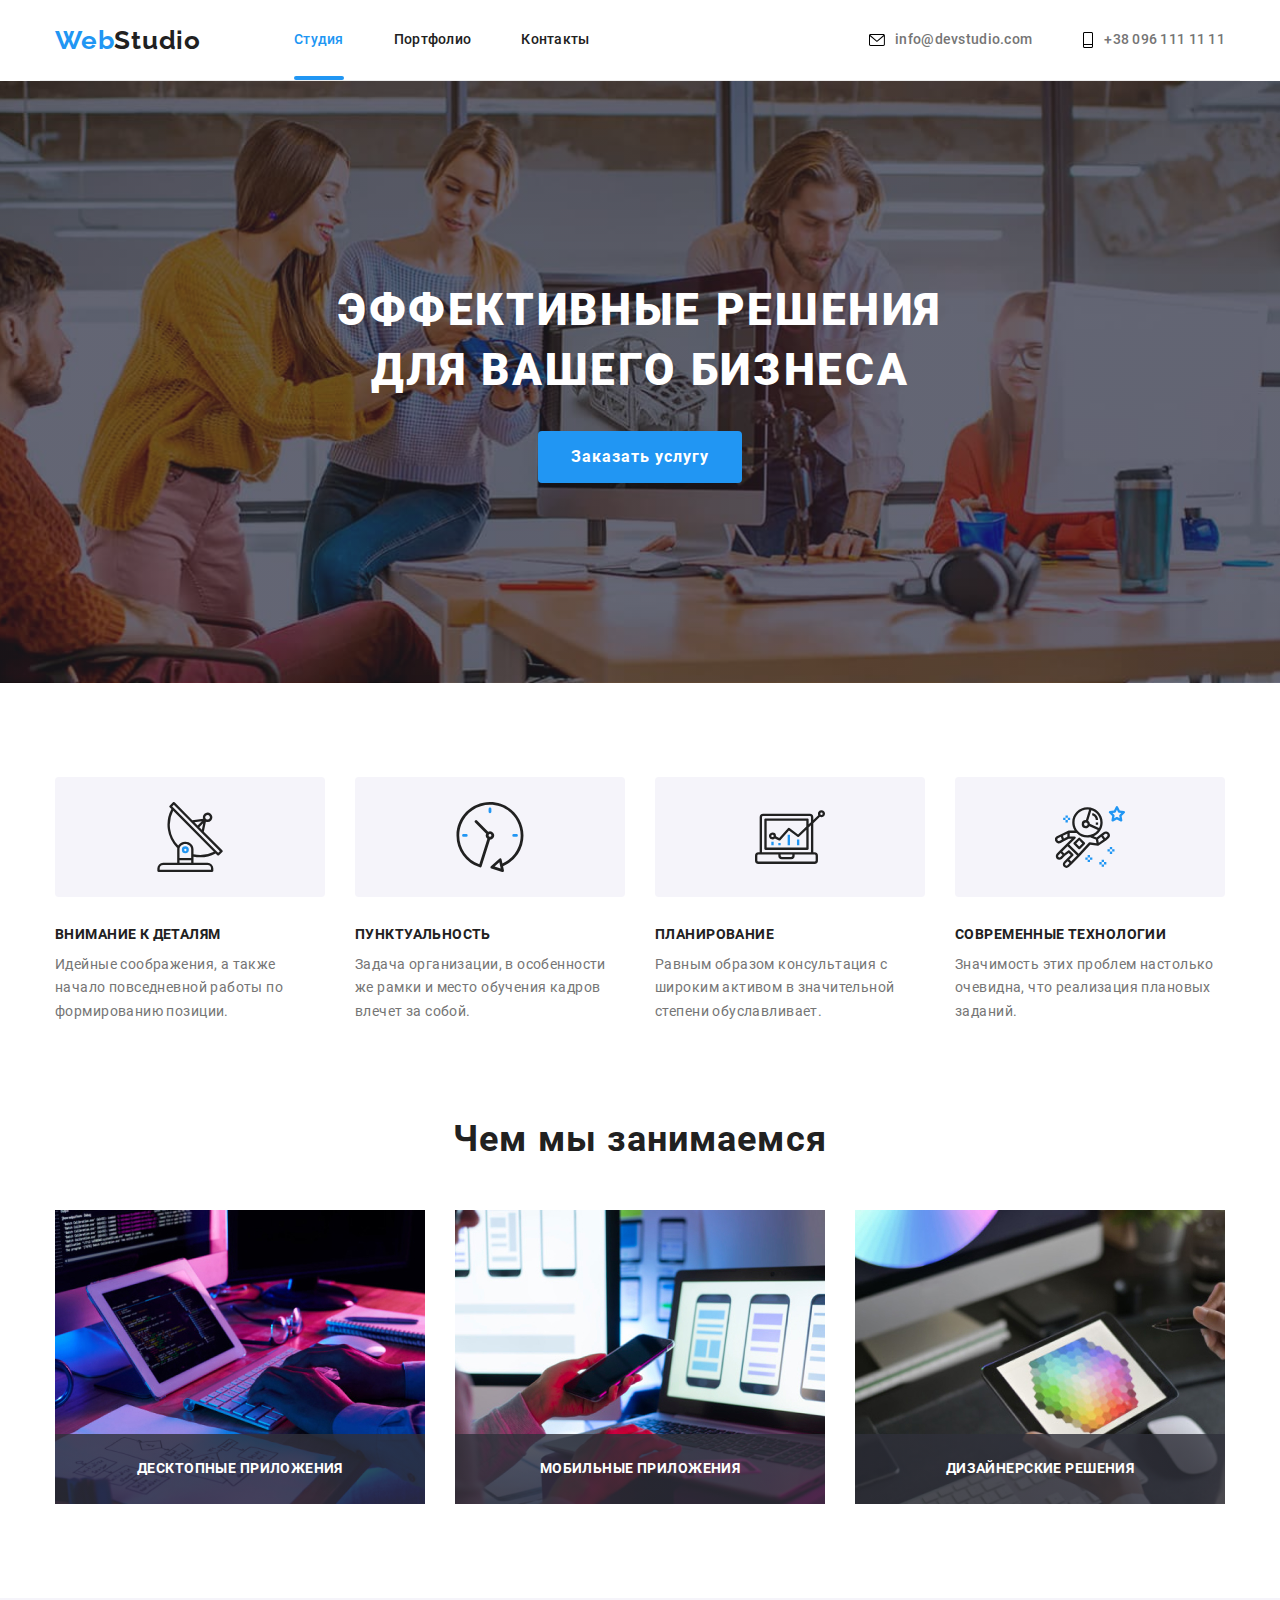
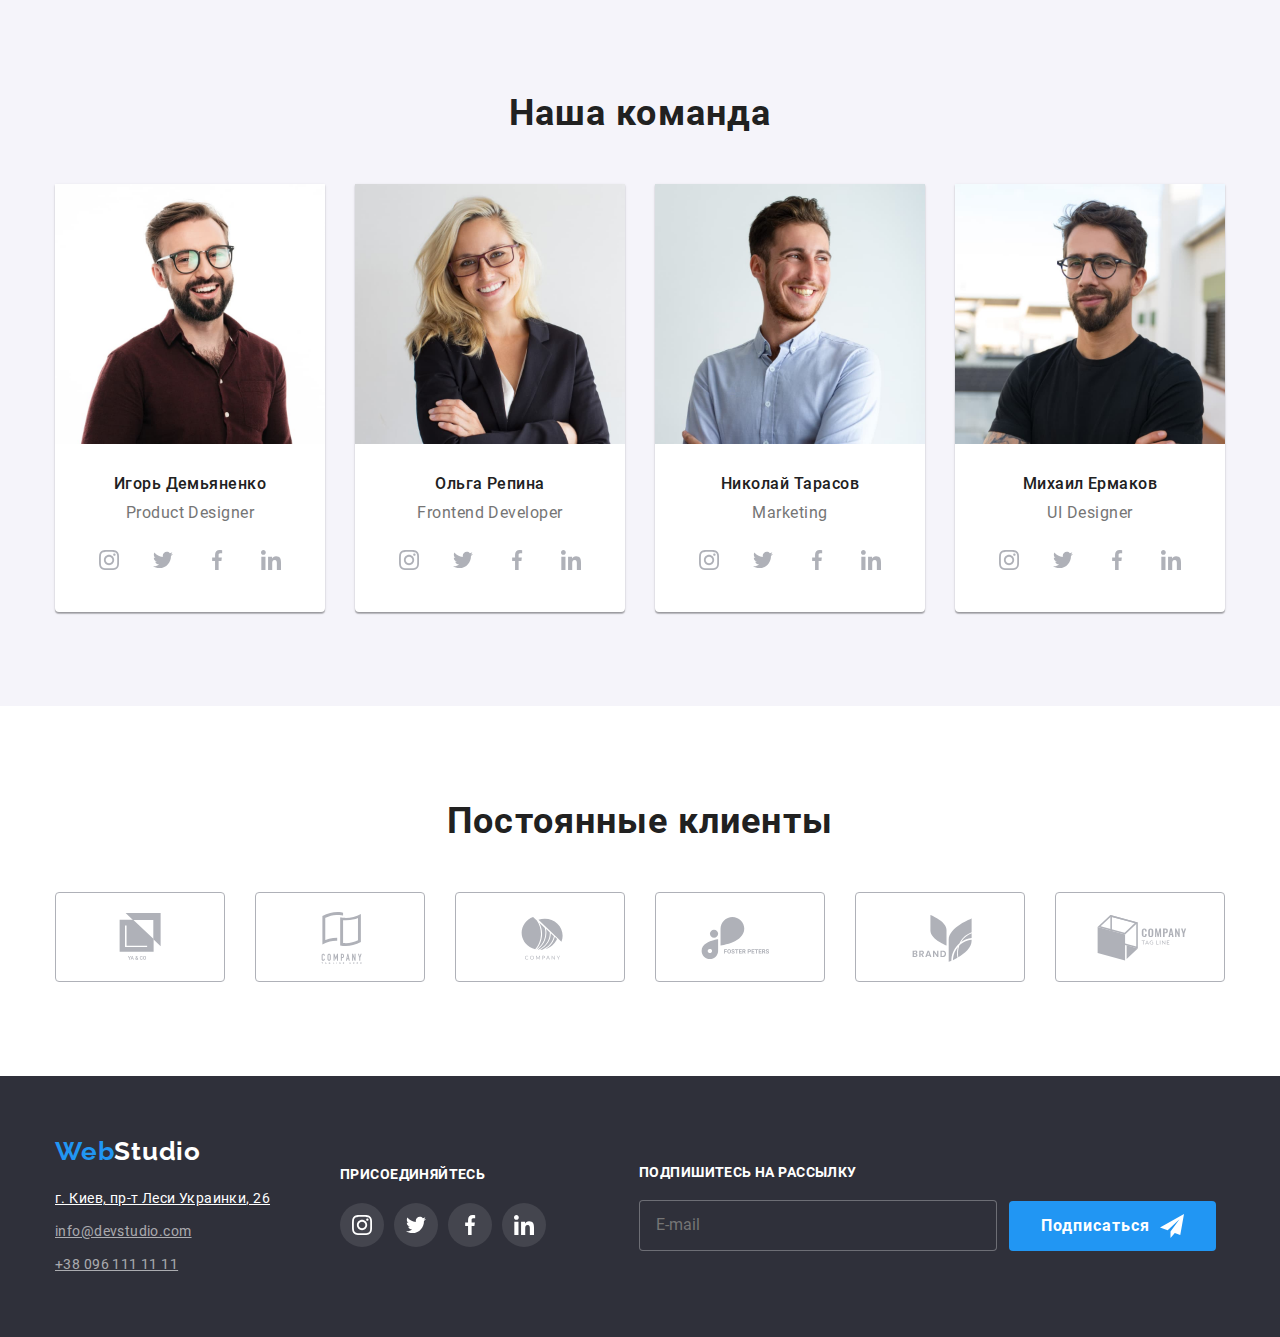
==== index.html @ f809f6cb "Files & folders added" ====
<!DOCTYPE html>
<html lang="ru">
  <head>
    <meta charset="UTF-8" />
    <meta name="viewport" content="width=device-width, initial-scale=1.0" />
    <title>WebStudio</title>
    <link href="https://fonts.googleapis.com/css2?family=Raleway:wght@700&display=swap" rel="stylesheet">
    <link rel="stylesheet" href="https://cdnjs.cloudflare.com/ajax/libs/modern-normalize/1.0.0/modern-normalize.min.css">
    <link rel="stylesheet" href="./css/main.min.css">
  </head>
  <body>
    <!-- Header -->
    <header class="page-header">
      <div class="container navigation">
        <nav class="nav-container">
          <a href="" class="logo">Web<span class="logo-header">Studio</span></a>
          <ul class="site-nav">
            <li><a href="" class="link current">Студия</a></li>
            <li><a href="./portfolio.html">Портфолио</a></li>
            <li><a href="">Контакты</a></li>
          </ul>
        </nav>
        <ul class="auth-nav">
          <li><a class="nav-link" href="mailto:info@devstudio.com"><svg class="nav-icon" width="16" height="12">
            <use href="./images/studio/sprite.svg#icon-envelope"></use>
          </svg>info@devstudio.com</a></li>
          <li><a class="nav-link" href="tel:+380961111111"><svg class="nav-icon" width="12" height="16">
            <use href="./images/studio/sprite.svg#icon-smartphone"></use>
          </svg>+38 096 111 11 11</a></li>
        </ul>
      </div>
    </header>

    <main>
      <!-- Hero -->
      
      <section class="Hero">
        <div class="hero-overlay">
          <div class="container hero-container">
            <h1 class="hero-title">Эффективные решения для вашего бизнеса</h1>
            <button data-modal-open type="button" class="hero-button">Заказать услугу</button>
          </div>
        </div>
      </section>
      
      <!-- Features -->
      <section class="features">
        <!-- h2 hidden -->
        <div class="container">
          <h2 hidden>Особенности</h2>
          <ul class="features-list">
            <li class="features-list-item">
              <h3>Внимание к деталям</h3>
              <p>
                Идейные соображения, а также начало повседневной работы по
                формированию позиции.
              </p>
            </li>
            <li class="features-list-item">
              <h3>Пунктуальность</h3>
              <p>
                Задача организации, в особенности же рамки и место обучения кадров
                влечет за собой.
              </p>
            </li>
            <li class="features-list-item">
              <h3>Планирование</h3>
              <p>
                Равным образом консультация с широким активом в значительной
                степени обуславливает.
              </p>
            </li>
            <li class="features-list-item">
              <h3>Современные технологии</h3>
              <p>
                Значимость этих проблем настолько очевидна, что реализация
                плановых заданий.
              </p>
            </li>
          </ul>
        </div>
      </section>
      <!-- What we do -->
      <section class="what-we-do">
        <div class="container">
          <h2 class="title-h2">Чем мы занимаемся</h2>
          <ul class="what-we-do-list">
            <li>
              <img src="./images/studio/box_1.jpg" alt="Box 1" width="370" />
              <p>Десктопные приложения</p>
            </li>
            <li>
              <img src="./images/studio/box_2.jpg" alt="Box 2" width="370" />
              <p>Мобильные приложения</p>
            </li>
            <li>
              <img src="./images/studio/box_3.jpg" alt="Box 3" width="370" />
              <p>Дизайнерские решения</p>
            </li>            
          </ul>
        </div>
      </section>
      <!-- Our Team -->
      <section class="our-team">
        <div class="container">
          <h2 class="title-h2">Наша команда</h2>
          <ul class="our-team-list">
            <li class="our-team-item">
              <img class="our-team-img"
                src="./images/studio/yhor_demianenko.jpg"
                alt="Игорь Демьяненко"
                width="270"
              />
              <h3>Игорь Демьяненко</h3>
              <p>Product Designer</p>
              <ul class="team-socials-list">
                <li class="team-socials-item"><a class="team-sosials-link" href="https://www.instagram.com/" target="_blank"
                    rel="noreferrer noopener" aria-label="instagram"><svg class="team-sosials-icon">
                      <use href="./images/studio/sprite.svg#icon-instagram"></use>
                    </svg></a></li>
                <li class="team-socials-item"><a class="team-sosials-link" href="https://www.twitter.com/" target="_blank"
                    rel="noreferrer noopener" aria-label="twitter"><svg class="team-sosials-icon">
                      <use href="./images/studio/sprite.svg#icon-twitter"></use>
                    </svg></a></li>
                <li class="team-socials-item"><a class="team-sosials-link" href="https://www.facebook.com/" target="_blank"
                    rel="noreferrer noopener" aria-label="facebook"><svg class="team-sosials-icon">
                      <use href="./images/studio/sprite.svg#icon-facebook"></use>
                    </svg></a></li>
                <li class="team-socials-item"><a class="team-sosials-link" href="https://www.linkedin.com/" target="_blank"
                    rel="noreferrer noopener" aria-label="linkedin"><svg class="team-sosials-icon">
                      <use href="./images/studio/sprite.svg#icon-linkedin"></use>
                    </svg></a></li>
              </ul>
            </li>
            <li class="our-team-item">
              <img class="our-team-img"
                src="./images/studio/olha_repyna.jpg"
                alt="Ольга Репина"
                width="270"
              />
              <h3>Ольга Репина</h3>
              <p>Frontend Developer</p>
              <ul class="team-socials-list">
                <li class="team-socials-item"><a class="team-sosials-link" href="https://www.instagram.com/" target="_blank"
                    rel="noreferrer noopener" aria-label="instagram"><svg class="team-sosials-icon">
                      <use href="./images/studio/sprite.svg#icon-instagram"></use>
                    </svg></a></li>
                <li class="team-socials-item"><a class="team-sosials-link" href="https://www.twitter.com/" target="_blank"
                    rel="noreferrer noopener" aria-label="twitter"><svg class="team-sosials-icon">
                      <use href="./images/studio/sprite.svg#icon-twitter"></use>
                    </svg></a></li>
                <li class="team-socials-item"><a class="team-sosials-link" href="https://www.facebook.com/" target="_blank"
                    rel="noreferrer noopener" aria-label="facebook"><svg class="team-sosials-icon">
                      <use href="./images/studio/sprite.svg#icon-facebook"></use>
                    </svg></a></li>
                <li class="team-socials-item"><a class="team-sosials-link" href="https://www.linkedin.com/" target="_blank"
                    rel="noreferrer noopener" aria-label="linkedin"><svg class="team-sosials-icon">
                      <use href="./images/studio/sprite.svg#icon-linkedin"></use>
                    </svg></a></li>
              </ul>
            </li>
            <li class="our-team-item">
              <img class="our-team-img"
                src="./images/studio/nykolai_tarasov.jpg"
                alt="Николай Тарасов"
                width="270"
              />
              <h3>Николай Тарасов</h3>
              <p>Marketing</p>
              <ul class="team-socials-list">
                <li class="team-socials-item"><a class="team-sosials-link" href="https://www.instagram.com/" target="_blank"
                    rel="noreferrer noopener" aria-label="instagram"><svg class="team-sosials-icon">
                      <use href="./images/studio/sprite.svg#icon-instagram"></use>
                    </svg></a></li>
                <li class="team-socials-item"><a class="team-sosials-link" href="https://www.twitter.com/" target="_blank"
                    rel="noreferrer noopener" aria-label="twitter"><svg class="team-sosials-icon">
                      <use href="./images/studio/sprite.svg#icon-twitter"></use>
                    </svg></a></li>
                <li class="team-socials-item"><a class="team-sosials-link" href="https://www.facebook.com/" target="_blank"
                    rel="noreferrer noopener" aria-label="facebook"><svg class="team-sosials-icon">
                      <use href="./images/studio/sprite.svg#icon-facebook"></use>
                    </svg></a></li>
                <li class="team-socials-item"><a class="team-sosials-link" href="https://www.linkedin.com/" target="_blank"
                    rel="noreferrer noopener" aria-label="linkedin"><svg class="team-sosials-icon">
                      <use href="./images/studio/sprite.svg#icon-linkedin"></use>
                    </svg></a></li>
              </ul>
            </li>
            <li class="our-team-item">
              <img class="our-team-img"
                src="./images/studio/mykhayl_ermakov.jpg"
                alt="Михаил Ермаков"
                width="270"
              />
              <h3>Михаил Ермаков</h3>
              <p>UI Designer</p>
              <ul class="team-socials-list">
                <li class="team-socials-item"><a class="team-sosials-link" href="https://www.instagram.com/" target="_blank" rel="noreferrer noopener" aria-label="instagram"><svg class="team-sosials-icon"> <use href="./images/studio/sprite.svg#icon-instagram"></use> </svg></a></li>
                <li class="team-socials-item"><a class="team-sosials-link" href="https://www.twitter.com/" target="_blank" rel="noreferrer noopener" aria-label="twitter"><svg class="team-sosials-icon"> <use href="./images/studio/sprite.svg#icon-twitter"></use> </svg></a></li>
                <li class="team-socials-item"><a class="team-sosials-link" href="https://www.facebook.com/" target="_blank" rel="noreferrer noopener" aria-label="facebook"><svg class="team-sosials-icon"> <use href="./images/studio/sprite.svg#icon-facebook"></use> </svg></a></li>
                <li class="team-socials-item"><a class="team-sosials-link" href="https://www.linkedin.com/" target="_blank" rel="noreferrer noopener" aria-label="linkedin"><svg class="team-sosials-icon"> <use href="./images/studio/sprite.svg#icon-linkedin"></use> </svg></a></li>
              </ul>
            </li>
          </ul>
        </div>
      </section>

      <!-- Regular customers -->
      <section class="customers">
        <div class="container">
          <h2 class="title-h2">Постоянные клиенты</h2>
          <ul class="customers-list">
            <li class="customers-list-item">
              <a class="customers-list-link" href=""> 
                <svg class="customers-list-icon"> 
                  <use href="./images/studio/sprite.svg#icon-Client-1"></use> 
                </svg> 
              </a>
            </li>
            <li class="customers-list-item"><a class="customers-list-link" href=""> <svg class="customers-list-icon"> <use href="./images/studio/sprite.svg#icon-Client-2"></use> </svg> </a></li>
            <li class="customers-list-item"><a class="customers-list-link" href=""> <svg class="customers-list-icon"> <use href="./images/studio/sprite.svg#icon-Client-3"></use> </svg> </a></li>
            <li class="customers-list-item"><a class="customers-list-link" href=""> <svg class="customers-list-icon"> <use href="./images/studio/sprite.svg#icon-Client-4"></use> </svg> </a></li>
            <li class="customers-list-item"><a class="customers-list-link" href=""> <svg class="customers-list-icon"> <use href="./images/studio/sprite.svg#icon-Client-5"></use> </svg> </a></li>
            <li class="customers-list-item"><a class="customers-list-link" href=""> <svg class="customers-list-icon"> <use href="./images/studio/sprite.svg#icon-Client-6"></use> </svg> </a></li>
          </ul>
        </div>
      </section>
    </main>
    <!-- Footer -->
    <footer class="footer">
      <div class="container footer-container">
        <section class="footer-adress">
          <h3 hidden>Наши Контакты</h3>
          <a href="./index.html" class="logo-footer">Web<span class="logo-footer-part">Studio</span></a>
            <address>
              <a href="https://goo.gl/maps/EsFHMrBiEFBvNgybA" target="_blank" rel="noreferrer noopener" class="address">г. Киев,
              пр-т Леси Украинки, 26</a>
              <ul class="contacts">
                <li><a href="mailto:info@devstudio.com">info@devstudio.com</a></li>
                <li><a href="tel:+380961111111">+38 096 111 11 11</a></li>
            </ul>
            </address>
        </section>
        <section class="footer-sosials">
          <h3>присоединяйтесь</h3>
          <ul class="footer-sosials-list">
            <li class="footer-sosials-item">
              <a class="footer-sosials-link" href="https://www.instagram.com/" target="_blank" rel="noreferrer noopener" aria-label="instagram"> 
                <svg class="footer-sosials-icon" width="20" height="20"> 
                  <use href="./images/studio/sprite.svg#icon-instagram"></use> 
                </svg> 
              </a>
            </li>
            <li class="footer-sosials-item">
              <a class="footer-sosials-link" href="https://www.twitter.com/" target="_blank" rel="noreferrer noopener" aria-label="twitter"> 
                <svg class="footer-sosials-icon" width="20" height="20"> 
                  <use href="./images/studio/sprite.svg#icon-twitter"></use> 
                </svg> 
              </a>
            </li>
            <li class="footer-sosials-item">
              <a class="footer-sosials-link" href="https://www.facebook.com/" target="_blank" rel="noreferrer noopener" aria-label="facebook"> 
                <svg class="footer-sosials-icon" width="20" height="20"> 
                  <use href="./images/studio/sprite.svg#icon-facebook"></use> 
                </svg> 
              </a>
            </li>
            <li class="footer-sosials-item">
              <a class="footer-sosials-link" href="https://www.linkedin.com/" target="_blank" rel="noreferrer noopener" aria-label="linkedin"> 
                <svg class="footer-sosials-icon" width="20" height="20"> 
                  <use href="./images/studio/sprite.svg#icon-linkedin"></use> 
                </svg> 
              </a>
            </li>
          </ul>
        </section>
        
        <section class="subscribe-section">

          <h2 hidden>Подписаться</h2>          
          <p class="subscribe">Подпишитесь на рассылку</p>
          
          <form class="footer-form">
            <input class="footer-input" type="email" name="user-email" id="sign-in-email" placeholder="E-mail">
            <button class="footer-btn" type="submit">Подписаться
              <svg  class="footer-btn-icon" width="24" height="24">
                <use href="./images/studio/sprite.svg#send-icon"></use>
              </svg>
            </button>
          </form>
        </section>
        
      </div>
    </footer>

    <div class="backdrop is-hidden" data-modal>
      <div class="modal">
        <button class="modal-close-btn" data-modal-close>
          <svg class="cross-btn" width="11" height="11">
            <use href="./images/studio/sprite.svg#cross-icon"></use>
          </svg>
        </button>
        <p>Оставьте свои данные, мы вам перезвоним</p>
        <form class="modal-form">
          <div class="modal-form-item">
            <label class="modal-input-label" for="name">Имя</label>
            <div class="modal-input-container">
              <input class="modal-input" type="text" name="user-data" id="name" />
              <svg class="modal-input-icon" width="12" height="12">
                <use href="./images/studio/sprite.svg#name-icon"></use>
              </svg>
            </div>
          </div>

          <div class="modal-form-item">
            <label class="modal-input-label" for="tel">Телефон</label>
            <div class="modal-input-container">
              <input class="modal-input" type="tel" name="user-data" id="tel" />
              <svg class="modal-input-icon" width="12" height="12">
                <use href="./images/studio/sprite.svg#phone-icon"></use>
              </svg>
            </div>
          </div>

          <div class="modal-form-item">
            <label class="modal-input-label" for="mail">Почта</label>
            <div class="modal-input-container">
              <input class="modal-input" type="email" name="user-data" id="mail" />
              <svg class="modal-input-icon" width="12" height="12">
                <use href="./images/studio/sprite.svg#envelope-icon"></use>
              </svg>
            </div>
          </div>
          
          <div class="modal-form-item"> 
            <label class="modal-input-label" for="modal-textarea">Комментарий</label>
            <textarea class="modal-textarea" name="text" id="modal-textarea"  placeholder="Введите текст"></textarea>
          </div>

          <label class="modal-checkbox">
            <input class="modal-checkbox-input" type="checkbox" name="policy">
            <span class="modal-checkbox-icon"></span>
            Соглашаюсь с рассылкой и принимаю<a href="">Условия договора</a>
          </label>

          <button class="modal-submit-btn" type="submit">Отправить</button>
        </form>

      </div>
    </div>
    <script src="./js/modal.js"></script>
  </body>
</html>
---- css/main.min.css ----
@font-face{font-family:'Roboto';font-style:normal;font-weight:400;src:url("../fonts/roboto/roboto-v20-latin_cyrillic-regular.eot");src:local("Roboto"),local("Roboto-Regular"),url("../fonts/roboto/roboto-v20-latin_cyrillic-regular.eot?#iefix") format("embedded-opentype"),url("../fonts/roboto/roboto-v20-latin_cyrillic-regular.woff2") format("woff2"),url("../fonts/roboto/roboto-v20-latin_cyrillic-regular.woff") format("woff"),url("../fonts/roboto/roboto-v20-latin_cyrillic-regular.ttf") format("truetype"),url("../fonts/roboto/roboto-v20-latin_cyrillic-regular.svg#Roboto") format("svg")}@font-face{font-family:'Roboto';font-style:normal;font-weight:500;src:url("../fonts/roboto/roboto-v20-latin_cyrillic-500.eot");src:local("Roboto Medium"),local("Roboto-Medium"),url("../fonts/roboto/roboto-v20-latin_cyrillic-500.eot?#iefix") format("embedded-opentype"),url("../fonts/roboto/roboto-v20-latin_cyrillic-500.woff2") format("woff2"),url("../fonts/roboto/roboto-v20-latin_cyrillic-500.woff") format("woff"),url("../fonts/roboto/roboto-v20-latin_cyrillic-500.ttf") format("truetype"),url("../fonts/roboto/roboto-v20-latin_cyrillic-500.svg#Roboto") format("svg")}@font-face{font-family:'Roboto';font-style:normal;font-weight:700;src:url("../fonts/roboto/roboto-v20-latin_cyrillic-700.eot");src:local("Roboto Bold"),local("Roboto-Bold"),url("../fonts/roboto/roboto-v20-latin_cyrillic-700.eot?#iefix") format("embedded-opentype"),url("../fonts/roboto/roboto-v20-latin_cyrillic-700.woff2") format("woff2"),url("../fonts/roboto/roboto-v20-latin_cyrillic-700.woff") format("woff"),url("../fonts/roboto/roboto-v20-latin_cyrillic-700.ttf") format("truetype"),url("../fonts/roboto/roboto-v20-latin_cyrillic-700.svg#Roboto") format("svg")}@font-face{font-family:'Roboto';font-style:normal;font-weight:900;src:url("../fonts/roboto/roboto-v20-latin_cyrillic-900.eot");src:local("Roboto Black"),local("Roboto-Black"),url("../fonts/roboto/roboto-v20-latin_cyrillic-900.eot?#iefix") format("embedded-opentype"),url("../fonts/roboto/roboto-v20-latin_cyrillic-900.woff2") format("woff2"),url("../fonts/roboto/roboto-v20-latin_cyrillic-900.woff") format("woff"),url("../fonts/roboto/roboto-v20-latin_cyrillic-900.ttf") format("truetype"),url("../fonts/roboto/roboto-v20-latin_cyrillic-900.svg#Roboto") format("svg")}.footer-btn,.hero-button,.modal-submit-btn{border-radius:4px;border:1px solid transparent;min-width:200px;padding:10px 32px;font-family:inherit;font-weight:700;font-size:16px;line-height:1.87;letter-spacing:0.06em;color:#fff;background-color:#2196f3;cursor:pointer;transition-property:all;transition-duration:250ms;transition-timing-function:cubic-bezier(0.4, 0, 0.2, 1)}html{box-sizing:border-box}*,*::before,*::after{box-sizing:inherit}body,header{margin:0px;font-family:'Roboto', sans-serif;font-style:normal;color:#757575;background-color:#fff}ul{list-style:none;padding:0px;margin:0px}h2,h3,p,li{padding:0px;margin:0px}.container{width:1200px;margin:0 auto;padding-left:15px;padding-right:15px}.page-header{background-color:#fff}.navigation{display:flex;align-items:center;border-bottom:1px solid #ececec}.nav-container{display:flex;align-items:center}.logo{margin-right:93px;font-family:'Raleway', sans-serif;font-weight:700;font-size:26px;line-height:1.19;letter-spacing:0.03em;text-decoration:none;color:#2196f3}.logo-header{color:#212121}.logo:hover,.logo-header:hover{cursor:pointer}.site-nav{display:flex}.site-nav li{position:relative}.site-nav li:not(:last-child){margin-right:50px}.site-nav a{display:block;padding-top:32px;padding-bottom:32px;font-weight:500;font-size:14px;line-height:1.14;letter-spacing:0.02em;color:#212121;text-decoration:none;transition-property:all;transition-duration:250ms;transition-timing-function:cubic-bezier(0.4, 0, 0.2, 1)}.site-nav a:hover,.site-nav a:focus{color:#2196f3}.link.current{color:#2196f3}.current::after{content:'';display:block;position:absolute;bottom:0%;left:0%;width:100%;height:4px;background-color:#2196f3;border-radius:2px}.auth-nav{display:flex;margin-left:auto}.auth-nav li:not(:last-child){margin-right:50px}.nav-link{display:flex;align-items:center;padding-top:32px;padding-bottom:32px;font-weight:500;font-size:14px;line-height:1.14;letter-spacing:0.02em;color:#757575;text-decoration:none;transition-property:all;transition-duration:250ms;transition-timing-function:cubic-bezier(0.4, 0, 0.2, 1)}.nav-link:hover,.nav-link:focus{color:#2196f3;cursor:pointer}.nav-icon{margin-right:10px;transition-property:all;transition-duration:250ms;transition-timing-function:cubic-bezier(0.4, 0, 0.2, 1)}.nav-link:hover .nav-icon,.nav-link:focus .nav-icon{fill:#2196f3;cursor:pointer}.footer{background-color:#2f303a;padding:60px 0px}.footer-container{display:flex;align-items:center}.footer-adress{margin-right:70px}.logo-footer{display:inline-block;margin-bottom:20px;font-family:'Raleway', sans-serif;font-weight:700;font-size:26px;line-height:1.19;letter-spacing:0.03em;text-decoration:none;color:#2196f3}.logo-footer-part{color:#fff}.address{display:block;margin-bottom:9px;font-weight:400;font-size:14px;font-style:normal;line-height:1.71;letter-spacing:0.03em;color:#fff;transition-property:all;transition-duration:250ms;transition-timing-function:cubic-bezier(0.4, 0, 0.2, 1)}.address:hover,.address:focus{color:#2196f3}.contacts li:not(:last-child){margin-bottom:9px}.contacts a{font-weight:400;font-size:14px;font-style:normal;line-height:1.71;letter-spacing:0.03em;color:rgba(255,255,255,0.6);transition-property:all;transition-duration:250ms;transition-timing-function:cubic-bezier(0.4, 0, 0.2, 1)}.contacts a:hover,.contacts a:focus{color:#2196f3}.footer-sosials{margin-right:93px}.footer-sosials h3,.subscribe{font-weight:700;font-size:14px;line-height:1.14;letter-spacing:0.03em;text-transform:uppercase;color:#fff;margin-bottom:20px}.footer-sosials-list{display:flex}.footer-sosials-item:not(:last-child){margin-right:10px}.footer-sosials-link{display:flex;justify-content:center;width:44px;height:44px;border-radius:50%;background-color:rgba(255,255,255,0.1);align-items:center;transition-property:all;transition-duration:250ms;transition-timing-function:cubic-bezier(0.4, 0, 0.2, 1)}.footer-sosials-link:hover,.footer-sosials-link:focus{background-color:#2196f3}.footer-sosials-icon{fill:#fff}.subscribe{display:inline-block}.footer-form{display:flex;align-items:center}.footer-input{width:358px;padding-top:15px;padding-bottom:15px;padding-left:16px;margin-right:12px;border:1px solid rgba(255,255,255,0.3);border-radius:4px;color:rgba(255,255,255,0.6);background-color:#2f303a}.footer-form-field input::placeholder{font-family:Roboto;font-size:16px;line-height:1.25;letter-spacing:0.03em;color:rgba(255,255,255,0.6)}.footer-btn{display:flex;align-items:center;border:none}.footer-btn:hover,.footer-btn:focus{color:#2196f3;background-color:#fff}.footer-btn-icon{fill:#fff;cursor:pointer;margin-left:10px;transition-property:fill;transition-duration:250ms;transition-timing-function:cubic-bezier(0.4, 0, 0.2, 1)}.footer-btn:hover .footer-btn-icon{fill:#2196f3;outline:transparent}.Hero{background-color:#2f303a;text-align:center}.hero-title{margin-top:0px;margin-bottom:30px;font-style:normal;font-weight:900;font-size:44px;line-height:1.36;letter-spacing:0.06em;text-transform:uppercase;color:#fff}.hero-container{width:696px}.hero-overlay{margin:0 auto;background-image:linear-gradient(to right, rgba(47,48,58,0.4), rgba(47,48,58,0.4)),url(../images/studio/hero_bg.jpg);padding-bottom:200px;padding-top:200px;background-repeat:no-repeat;background-position:center;background-size:cover}.hero-button:hover,.hero-button:focus{color:#2196f3;background-color:#fff}.backdrop{position:fixed;top:0;left:0;width:100%;height:100%;background-color:rgba(0,0,0,0.2);transition-duration:250ms;transition-timing-function:cubic-bezier(0.4, 0, 0.2, 1)}.backdrop.is-hidden{opacity:0;pointer-events:none}.modal{display:flex;flex-direction:column;align-items:center;position:absolute;top:50%;left:50%;transform:translate(-50%, -50%);width:528px;outline:none;margin-left:auto;margin-right:auto;padding:40px;border-radius:4px;background-color:#fff;box-shadow:0px 1px 3px rgba(0,0,0,0.12),0px 1px 1px rgba(0,0,0,0.14),0px 2px 1px rgba(0,0,0,0.2);transition:transform 250ms}.is-hidden .modal{transform:translate(-50%, 0%) scale(0.25)}.modal-close-btn{display:flex;justify-content:center;align-items:center;position:absolute;top:8px;right:8px;width:30px;height:30px;border-radius:50%;border:1px solid rgba(0,0,0,0.1);background-color:#fff}.modal-close-btn:hover .cross-btn{fill:#2196f3}.modal p{display:inline-block;font-weight:700;font-size:20px;line-height:1.15;text-align:center;letter-spacing:0.03em;color:#212121;margin-bottom:12px}.modal-form{display:flex;flex-direction:column;align-items:flex-start;width:100%;padding-top:18px}.modal-form-item{position:relative;margin-bottom:28px;width:100%}.modal-form-item:last-child{margin-bottom:20px}.modal-input-label{position:absolute;top:-18px;left:0;font-size:12px;line-height:1.17;letter-spacing:0.01em}.modal-input-container{position:relative;width:100%}.modal-input{width:100%;border:1px solid rgba(33,33,33,0.2);border-radius:4px;height:40px;padding-left:42px;transition-duration:250ms;transition-timing-function:cubic-bezier(0.4, 0, 0.2, 1)}.modal-input-icon{position:absolute;top:50%;left:15px;transform:translateY(-50%);transition-duration:250ms;transition-timing-function:cubic-bezier(0.4, 0, 0.2, 1)}.modal-textarea{resize:none;height:120px;width:100%;padding:12px 16px;border:1px solid rgba(33,33,33,0.2);border-radius:4px;transition-duration:250ms;transition-timing-function:cubic-bezier(0.4, 0, 0.2, 1)}.modal-textarea::placeholder{font-size:12px;line-height:14px;letter-spacing:0.01em;color:rgba(117,117,117,0.5)}.modal-input:hover,.modal-input:focus,.modal-textarea:hover,.modal-textarea:focus{outline:none;border:1px solid #2196f3;border-radius:4px}.modal-input:hover+.modal-input-icon,.modal-input:focus+.modal-input-icon{fill:#2196f3}.modal-checkbox{display:flex;align-items:center;font-size:14px;line-height:1.71;letter-spacing:0.03em}.modal-checkbox-input{position:absolute;width:1px;height:1px;margin:-1px;padding:0;overflow:hidden;border:0;clip:rect(0 0 0 0)}.modal-checkbox-icon{display:inline-block;width:16px;height:15px;border-radius:2px;border:1px solid #212121;margin-right:8px}.modal-checkbox-input:checked+.modal-checkbox-icon{border-color:#2196f3;background-color:#2196f3;background-image:url(../images/studio/checkbox-icon.svg);background-size:contain;background-origin:border-box}.modal-checkbox a{color:#2196f3;margin-left:5px}.modal-submit-btn{margin-top:30px;margin-left:auto;margin-right:auto}.modal-submit-btn:hover,.modal-submit-btn:focus{color:#2196f3;background-color:#fff;outline:none}.features,.customers{padding:94px 0px}.features-list{display:flex;justify-content:space-between}.features-list li:not(:last-child){margin-right:30px}.features-list h3{margin-bottom:10px;width:270px;font-weight:700;font-size:14px;line-height:1.14;letter-spacing:0.03em;text-transform:uppercase;color:#212121}.features-list p{font-weight:400;font-size:14px;line-height:1.71;letter-spacing:0.03em;color:#757575}.features-list-item::before{display:block;content:'';height:120px;margin-bottom:30px;border-radius:4px;background-color:#f5f4fa;background-repeat:no-repeat;background-position:center}.features-list-item:nth-child(1)::before{background-image:url(../images/studio/antenna.svg)}.features-list-item:nth-child(2)::before{background-image:url(../images/studio/clock.svg)}.features-list-item:nth-child(3)::before{background-image:url(../images/studio/diagram.svg)}.features-list-item:nth-child(4)::before{background-image:url(../images/studio/astronaut.svg)}.what-we-do{padding-bottom:94px}.title-h2{margin-bottom:50px;font-weight:700;font-size:36px;line-height:1.167;text-align:center;letter-spacing:0.03em;color:#212121}.what-we-do-list{display:flex;flex-wrap:wrap}.what-we-do-list li{margin-right:30px;margin-bottom:30px;position:relative}.what-we-do-list li:nth-child(3n){margin-right:0}.what-we-do-list li:nth-last-child(-n+3){margin-bottom:0}.what-we-do-list img{display:block}.what-we-do-list p{position:absolute;bottom:0;left:0;width:100%;padding-top:27px;padding-bottom:27px;font-weight:700;font-size:14px;line-height:1.14;text-align:center;letter-spacing:0.03em;text-transform:uppercase;color:#fff;background-image:linear-gradient(to right, rgba(47,48,58,0.8), rgba(47,48,58,0.8))}.our-team{padding:94px 0px;background-color:#f5f4fa}.our-team h3{margin-bottom:10px;font-weight:500;font-size:16px;line-height:1.188;text-align:center;letter-spacing:0.03em;color:#212121}.our-team p{font-weight:400;font-size:16px;line-height:1.188;text-align:center;letter-spacing:0.03em;color:#757575;margin-bottom:16px}.our-team-list{display:flex;flex-wrap:wrap}.our-team-item{margin-right:30px;margin-bottom:30px;padding-bottom:30px;background-color:#fff;box-shadow:0px 1px 3px rgba(0,0,0,0.12),0px 1px 1px rgba(0,0,0,0.14),0px 2px 1px rgba(0,0,0,0.2);border-radius:0px 0px 4px 4px}.our-team-item:nth-child(4n){margin-right:0}.our-team-item:nth-last-child(-n+4){margin-bottom:0}.our-team-img{display:block;margin-bottom:30px}.team-socials-list{display:flex;justify-content:center}.team-socials-item:not(:last-child){margin-right:10px}.team-sosials-link{display:flex;justify-content:center;width:44px;height:44px;border-radius:50%;fill:#afb1b8;background-color:#fff;align-items:center;transition-property:all;transition-duration:250ms;transition-timing-function:cubic-bezier(0.4, 0, 0.2, 1)}.team-sosials-icon{width:20px;height:20px;transition-property:all;transition-duration:250ms;transition-timing-function:cubic-bezier(0.4, 0, 0.2, 1)}.team-sosials-link:hover,.team-sosials-link:focus{background-color:#2196f3}.team-sosials-link:hover .team-sosials-icon,.team-sosials-link:focus .team-sosials-icon{fill:#fff}.customers-list{display:flex}.customers-list-item:not(:last-child){margin-right:30px}.customers-list-link{display:block;fill:#afb1b8;align-items:center;width:170px;height:90px;border:1px solid #afb1b8;border-radius:4px;transition-property:all;transition-duration:250ms;transition-timing-function:cubic-bezier(0.4, 0, 0.2, 1)}.customers-list-link:hover,.customers-list-link:focus{fill:#2196f3;border-color:#2196f3}.customers-list-icon{width:inherit;height:inherit}.portfolio-filters{padding-top:94px;padding-bottom:50px}.filter-list{display:flex;justify-content:center}.filter-list li:not(:last-child){margin-right:8px}.filter{padding:6px 22px;border-radius:4px;border-color:#f5f4fa;font-weight:500;font-size:16px;line-height:1.62;text-align:center;letter-spacing:0.03em;background-color:#f5f4fa;color:#212121;transition-property:all;transition-duration:250ms;transition-timing-function:cubic-bezier(0.4, 0, 0.2, 1)}.filter:hover,.filter:focus{outline:none;background-color:#2196f3;border-color:#2196f3;color:#fff}.projects{padding-bottom:94px}.projects-list{display:flex;flex-wrap:wrap}.projects-list-item{margin-right:30px;margin-bottom:30px;padding-bottom:20px;width:370px;border:1px solid #eeeeee;box-sizing:border-box;transition-property:all;transition-duration:250ms;transition-timing-function:cubic-bezier(0.4, 0, 0.2, 1)}.projects-list-item:nth-child(3n){margin-right:0}.projects-list-item:nth-last-child(-n+3){margin-bottom:0}.projects-list-item:hover,.projects-list-item:focus{box-shadow:0px 1px 1px rgba(0,0,0,0.12),0px 4px 4px rgba(0,0,0,0.06),1px 4px 6px rgba(0,0,0,0.16)}.projects-list-link{text-decoration:none}.projects-content{padding-left:24px;padding-right:24px}.projects h3{margin-bottom:4px;font-weight:700;font-size:18px;line-height:2;letter-spacing:0.06em;color:#212121}.projects-list-link .project-type{font-weight:400;font-size:16px;line-height:1.87;letter-spacing:0.03em;color:#757575}.projects-img{display:block}.projects-overlay{position:relative;overflow:hidden;margin-bottom:20px}.projects-overlay-text{display:flex;align-items:center;position:absolute;padding-left:24px;padding-right:24px;top:0;left:0;width:100%;height:100%;color:#fff;font-size:18px;line-height:1.56;background:rgba(33,150,243,0.9);transform:translatey(100%);transition-duration:250ms;transition-timing-function:cubic-bezier(0.4, 0, 0.2, 1)}.projects-list-link:hover .projects-overlay-text,.projects-list-link:focus .projects-overlay-text{transform:translatey(0)}
/*# sourceMappingURL=main.min.css.map */
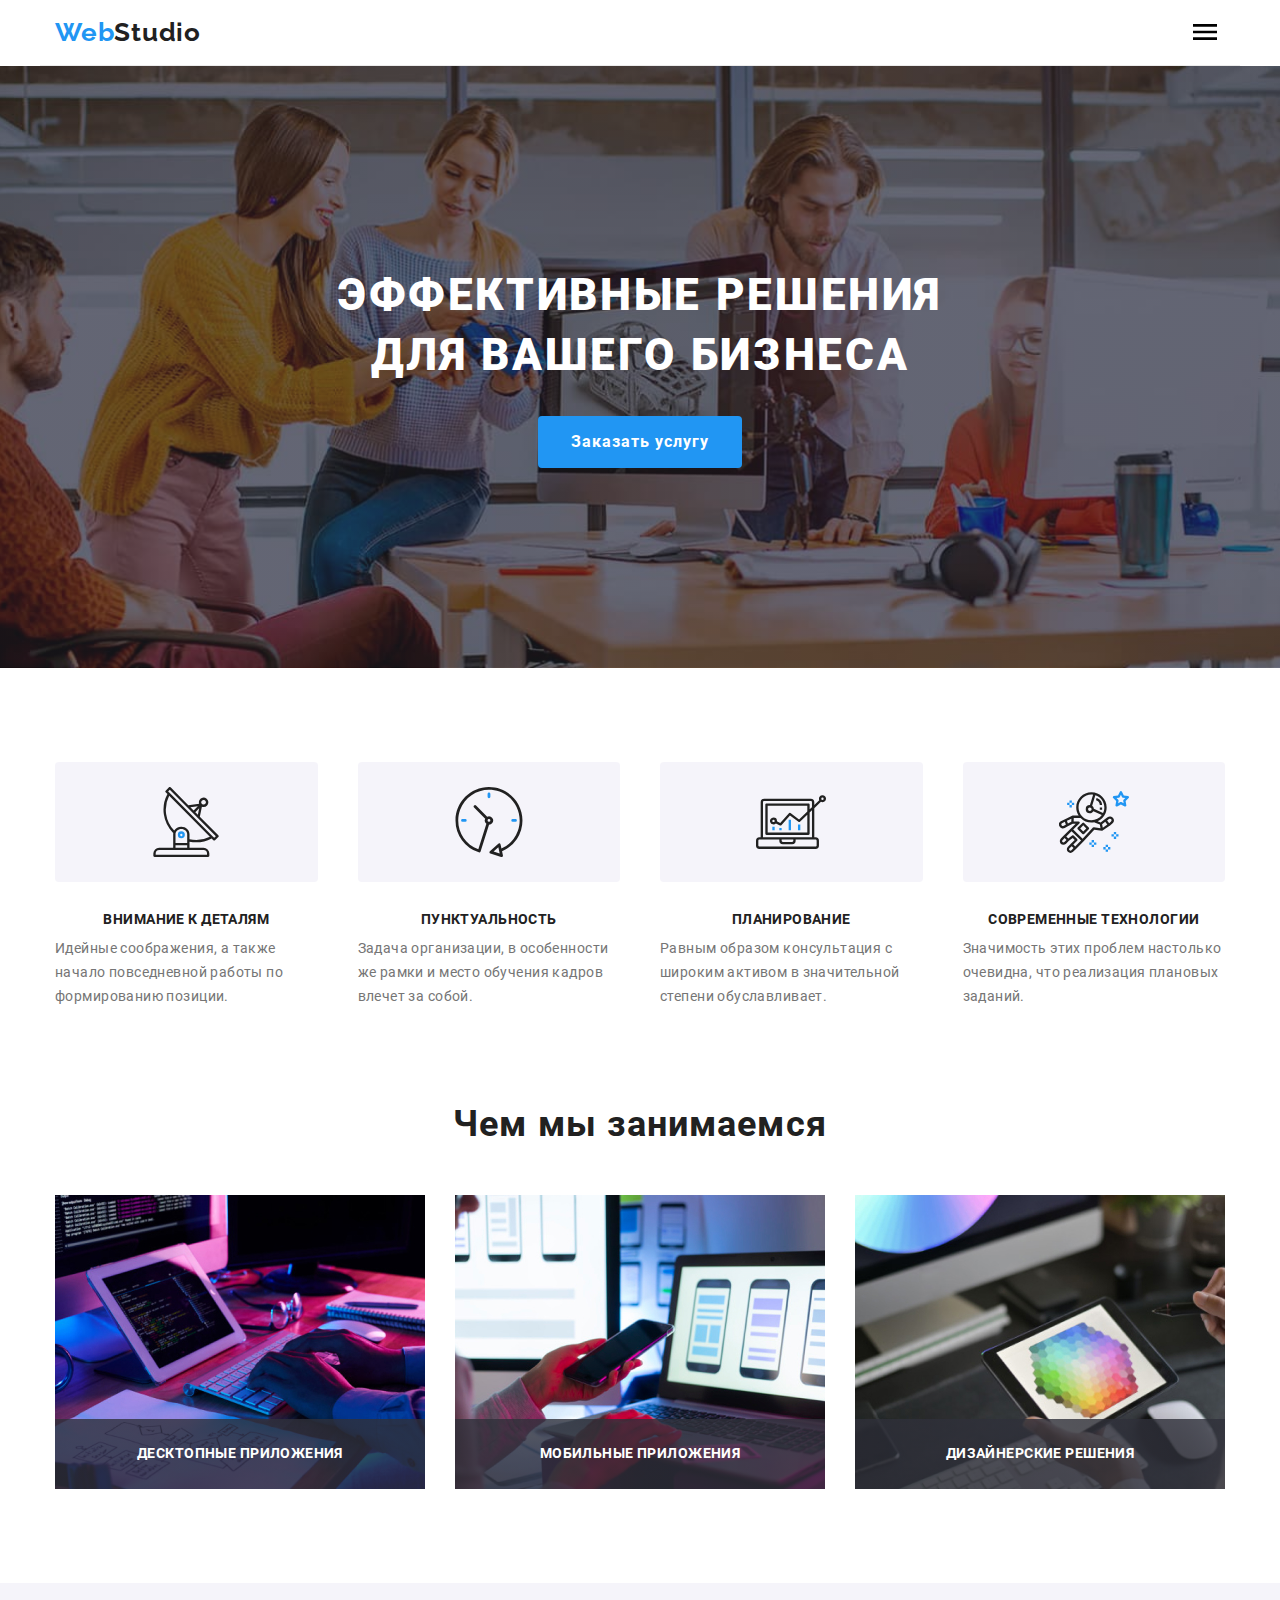
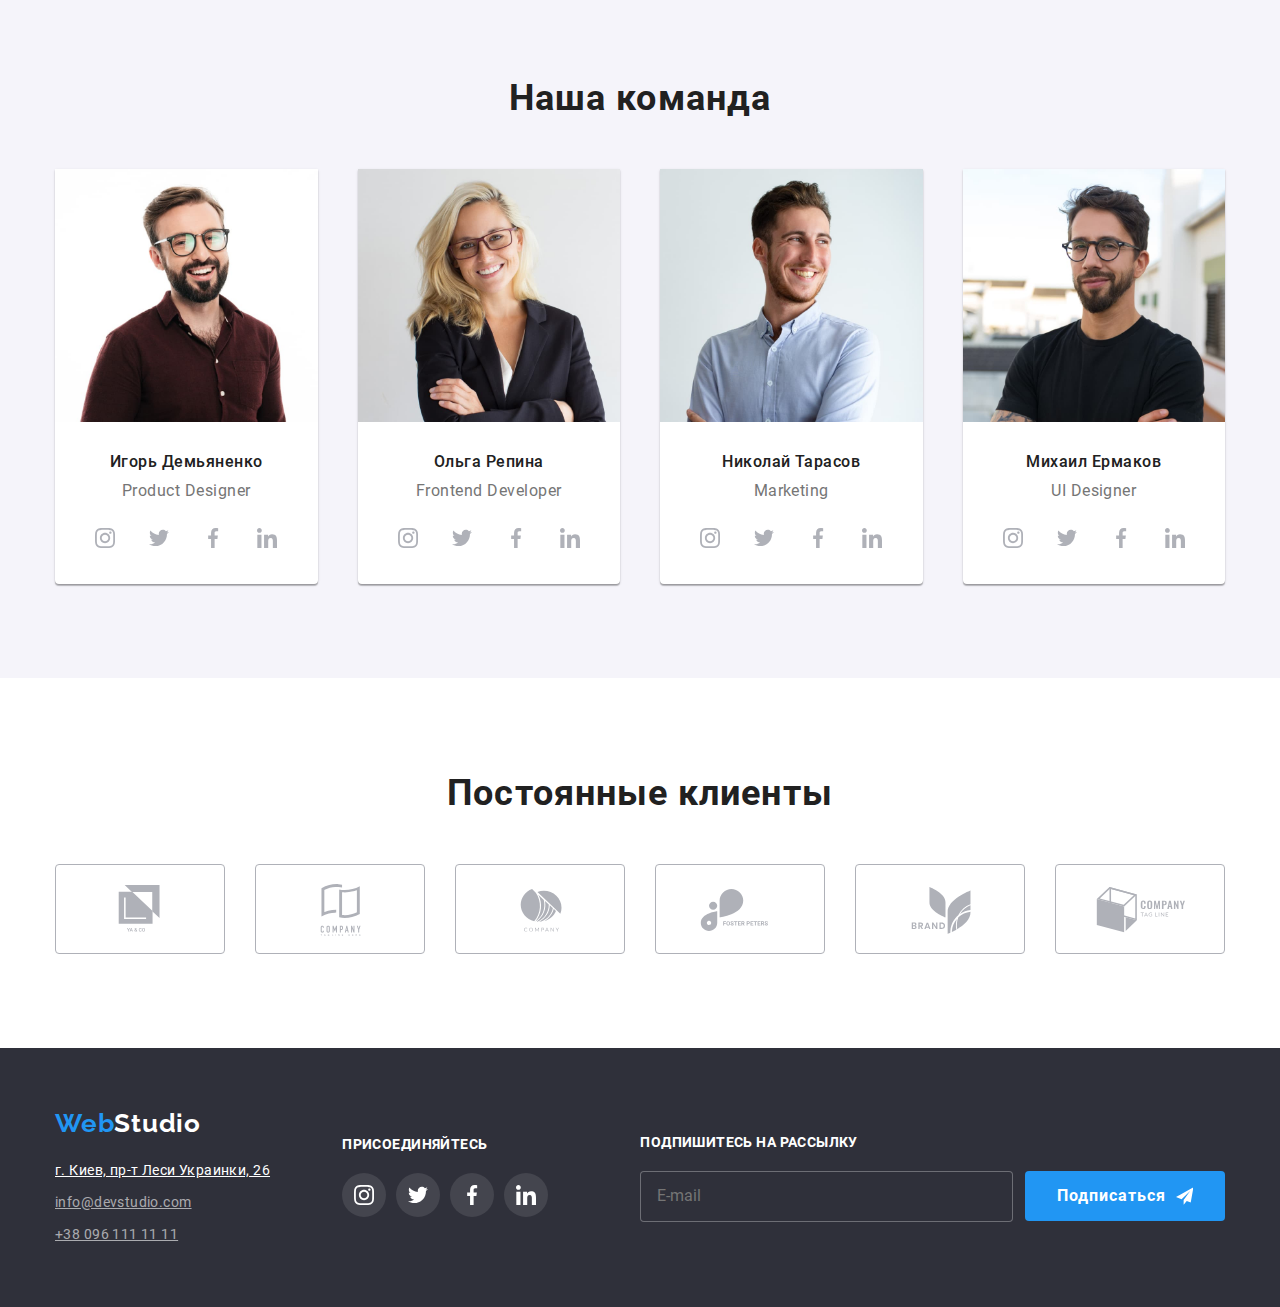
==== commit b60a070d: "Media requests completed" ====
--- a/index.html
+++ b/index.html
@@ -12,22 +12,28 @@
     <!-- Header -->
     <header class="page-header">
       <div class="container navigation">
-        <nav class="nav-container">
-          <a href="" class="logo">Web<span class="logo-header">Studio</span></a>
+        <a href="" class="logo">Web<span class="logo-header">Studio</span></a>
+        <button class="menu-button" type="button" aria-expanded="false" aria-controls="menu-container" data-menu-button>
+          <svg width="24" height="16" aria-label="Переключатель мобильного меню">
+            <use class="icon-cross" href="./images/studio/sprite.svg#cross-icon"></use>
+            <use class="icon-menu" href="./images/studio/sprite.svg#menu-icon"></use>
+          </svg>
+        </button>
+        <nav class="nav-container" id="menu-container" data-menu>
           <ul class="site-nav">
             <li><a href="" class="link current">Студия</a></li>
             <li><a href="./portfolio.html">Портфолио</a></li>
             <li><a href="">Контакты</a></li>
           </ul>
+          <ul class="auth-nav">
+            <li><a class="nav-link" href="mailto:info@devstudio.com"><svg class="nav-icon" width="16" height="12">
+              <use href="./images/studio/sprite.svg#icon-envelope"></use>
+            </svg>info@devstudio.com</a></li>
+            <li><a class="nav-link" href="tel:+380961111111"><svg class="nav-icon" width="12" height="16">
+              <use href="./images/studio/sprite.svg#icon-smartphone"></use>
+            </svg>+38 096 111 11 11</a></li>
+          </ul>
         </nav>
-        <ul class="auth-nav">
-          <li><a class="nav-link" href="mailto:info@devstudio.com"><svg class="nav-icon" width="16" height="12">
-            <use href="./images/studio/sprite.svg#icon-envelope"></use>
-          </svg>info@devstudio.com</a></li>
-          <li><a class="nav-link" href="tel:+380961111111"><svg class="nav-icon" width="12" height="16">
-            <use href="./images/studio/sprite.svg#icon-smartphone"></use>
-          </svg>+38 096 111 11 11</a></li>
-        </ul>
       </div>
     </header>
 
@@ -83,7 +89,7 @@
       <!-- What we do -->
       <section class="what-we-do">
         <div class="container">
-          <h2 class="title-h2">Чем мы занимаемся</h2>
+          <h2 class="what-we-do-title">Чем мы занимаемся</h2>
           <ul class="what-we-do-list">
             <li>
               <img src="./images/studio/box_1.jpg" alt="Box 1" width="370" />
@@ -103,13 +109,13 @@
       <!-- Our Team -->
       <section class="our-team">
         <div class="container">
-          <h2 class="title-h2">Наша команда</h2>
+          <h2 class="our-team-title">Наша команда</h2>
           <ul class="our-team-list">
             <li class="our-team-item">
               <img class="our-team-img"
                 src="./images/studio/yhor_demianenko.jpg"
                 alt="Игорь Демьяненко"
-                width="270"
+
               />
               <h3>Игорь Демьяненко</h3>
               <p>Product Designer</p>
@@ -136,7 +142,7 @@
               <img class="our-team-img"
                 src="./images/studio/olha_repyna.jpg"
                 alt="Ольга Репина"
-                width="270"
+              
               />
               <h3>Ольга Репина</h3>
               <p>Frontend Developer</p>
@@ -163,7 +169,7 @@
               <img class="our-team-img"
                 src="./images/studio/nykolai_tarasov.jpg"
                 alt="Николай Тарасов"
-                width="270"
+               
               />
               <h3>Николай Тарасов</h3>
               <p>Marketing</p>
@@ -190,7 +196,7 @@
               <img class="our-team-img"
                 src="./images/studio/mykhayl_ermakov.jpg"
                 alt="Михаил Ермаков"
-                width="270"
+               
               />
               <h3>Михаил Ермаков</h3>
               <p>UI Designer</p>
@@ -207,8 +213,8 @@
 
       <!-- Regular customers -->
       <section class="customers">
-        <div class="container">
-          <h2 class="title-h2">Постоянные клиенты</h2>
+        <div class="container customers-container">
+          <h2 class="customers-title">Постоянные клиенты</h2>
           <ul class="customers-list">
             <li class="customers-list-item">
               <a class="customers-list-link" href=""> 
@@ -348,6 +354,7 @@
 
       </div>
     </div>
+    <script src="./js/menu.js"></script>
     <script src="./js/modal.js"></script>
   </body>
 </html>
--- a/css/main.min.css
+++ b/css/main.min.css
@@ -1,2 +1,2 @@
-@font-face{font-family:'Roboto';font-style:normal;font-weight:400;src:url("../fonts/roboto/roboto-v20-latin_cyrillic-regular.eot");src:local("Roboto"),local("Roboto-Regular"),url("../fonts/roboto/roboto-v20-latin_cyrillic-regular.eot?#iefix") format("embedded-opentype"),url("../fonts/roboto/roboto-v20-latin_cyrillic-regular.woff2") format("woff2"),url("../fonts/roboto/roboto-v20-latin_cyrillic-regular.woff") format("woff"),url("../fonts/roboto/roboto-v20-latin_cyrillic-regular.ttf") format("truetype"),url("../fonts/roboto/roboto-v20-latin_cyrillic-regular.svg#Roboto") format("svg")}@font-face{font-family:'Roboto';font-style:normal;font-weight:500;src:url("../fonts/roboto/roboto-v20-latin_cyrillic-500.eot");src:local("Roboto Medium"),local("Roboto-Medium"),url("../fonts/roboto/roboto-v20-latin_cyrillic-500.eot?#iefix") format("embedded-opentype"),url("../fonts/roboto/roboto-v20-latin_cyrillic-500.woff2") format("woff2"),url("../fonts/roboto/roboto-v20-latin_cyrillic-500.woff") format("woff"),url("../fonts/roboto/roboto-v20-latin_cyrillic-500.ttf") format("truetype"),url("../fonts/roboto/roboto-v20-latin_cyrillic-500.svg#Roboto") format("svg")}@font-face{font-family:'Roboto';font-style:normal;font-weight:700;src:url("../fonts/roboto/roboto-v20-latin_cyrillic-700.eot");src:local("Roboto Bold"),local("Roboto-Bold"),url("../fonts/roboto/roboto-v20-latin_cyrillic-700.eot?#iefix") format("embedded-opentype"),url("../fonts/roboto/roboto-v20-latin_cyrillic-700.woff2") format("woff2"),url("../fonts/roboto/roboto-v20-latin_cyrillic-700.woff") format("woff"),url("../fonts/roboto/roboto-v20-latin_cyrillic-700.ttf") format("truetype"),url("../fonts/roboto/roboto-v20-latin_cyrillic-700.svg#Roboto") format("svg")}@font-face{font-family:'Roboto';font-style:normal;font-weight:900;src:url("../fonts/roboto/roboto-v20-latin_cyrillic-900.eot");src:local("Roboto Black"),local("Roboto-Black"),url("../fonts/roboto/roboto-v20-latin_cyrillic-900.eot?#iefix") format("embedded-opentype"),url("../fonts/roboto/roboto-v20-latin_cyrillic-900.woff2") format("woff2"),url("../fonts/roboto/roboto-v20-latin_cyrillic-900.woff") format("woff"),url("../fonts/roboto/roboto-v20-latin_cyrillic-900.ttf") format("truetype"),url("../fonts/roboto/roboto-v20-latin_cyrillic-900.svg#Roboto") format("svg")}.footer-btn,.hero-button,.modal-submit-btn{border-radius:4px;border:1px solid transparent;min-width:200px;padding:10px 32px;font-family:inherit;font-weight:700;font-size:16px;line-height:1.87;letter-spacing:0.06em;color:#fff;background-color:#2196f3;cursor:pointer;transition-property:all;transition-duration:250ms;transition-timing-function:cubic-bezier(0.4, 0, 0.2, 1)}html{box-sizing:border-box}*,*::before,*::after{box-sizing:inherit}body,header{margin:0px;font-family:'Roboto', sans-serif;font-style:normal;color:#757575;background-color:#fff}ul{list-style:none;padding:0px;margin:0px}h2,h3,p,li{padding:0px;margin:0px}.container{width:1200px;margin:0 auto;padding-left:15px;padding-right:15px}.page-header{background-color:#fff}.navigation{display:flex;align-items:center;border-bottom:1px solid #ececec}.nav-container{display:flex;align-items:center}.logo{margin-right:93px;font-family:'Raleway', sans-serif;font-weight:700;font-size:26px;line-height:1.19;letter-spacing:0.03em;text-decoration:none;color:#2196f3}.logo-header{color:#212121}.logo:hover,.logo-header:hover{cursor:pointer}.site-nav{display:flex}.site-nav li{position:relative}.site-nav li:not(:last-child){margin-right:50px}.site-nav a{display:block;padding-top:32px;padding-bottom:32px;font-weight:500;font-size:14px;line-height:1.14;letter-spacing:0.02em;color:#212121;text-decoration:none;transition-property:all;transition-duration:250ms;transition-timing-function:cubic-bezier(0.4, 0, 0.2, 1)}.site-nav a:hover,.site-nav a:focus{color:#2196f3}.link.current{color:#2196f3}.current::after{content:'';display:block;position:absolute;bottom:0%;left:0%;width:100%;height:4px;background-color:#2196f3;border-radius:2px}.auth-nav{display:flex;margin-left:auto}.auth-nav li:not(:last-child){margin-right:50px}.nav-link{display:flex;align-items:center;padding-top:32px;padding-bottom:32px;font-weight:500;font-size:14px;line-height:1.14;letter-spacing:0.02em;color:#757575;text-decoration:none;transition-property:all;transition-duration:250ms;transition-timing-function:cubic-bezier(0.4, 0, 0.2, 1)}.nav-link:hover,.nav-link:focus{color:#2196f3;cursor:pointer}.nav-icon{margin-right:10px;transition-property:all;transition-duration:250ms;transition-timing-function:cubic-bezier(0.4, 0, 0.2, 1)}.nav-link:hover .nav-icon,.nav-link:focus .nav-icon{fill:#2196f3;cursor:pointer}.footer{background-color:#2f303a;padding:60px 0px}.footer-container{display:flex;align-items:center}.footer-adress{margin-right:70px}.logo-footer{display:inline-block;margin-bottom:20px;font-family:'Raleway', sans-serif;font-weight:700;font-size:26px;line-height:1.19;letter-spacing:0.03em;text-decoration:none;color:#2196f3}.logo-footer-part{color:#fff}.address{display:block;margin-bottom:9px;font-weight:400;font-size:14px;font-style:normal;line-height:1.71;letter-spacing:0.03em;color:#fff;transition-property:all;transition-duration:250ms;transition-timing-function:cubic-bezier(0.4, 0, 0.2, 1)}.address:hover,.address:focus{color:#2196f3}.contacts li:not(:last-child){margin-bottom:9px}.contacts a{font-weight:400;font-size:14px;font-style:normal;line-height:1.71;letter-spacing:0.03em;color:rgba(255,255,255,0.6);transition-property:all;transition-duration:250ms;transition-timing-function:cubic-bezier(0.4, 0, 0.2, 1)}.contacts a:hover,.contacts a:focus{color:#2196f3}.footer-sosials{margin-right:93px}.footer-sosials h3,.subscribe{font-weight:700;font-size:14px;line-height:1.14;letter-spacing:0.03em;text-transform:uppercase;color:#fff;margin-bottom:20px}.footer-sosials-list{display:flex}.footer-sosials-item:not(:last-child){margin-right:10px}.footer-sosials-link{display:flex;justify-content:center;width:44px;height:44px;border-radius:50%;background-color:rgba(255,255,255,0.1);align-items:center;transition-property:all;transition-duration:250ms;transition-timing-function:cubic-bezier(0.4, 0, 0.2, 1)}.footer-sosials-link:hover,.footer-sosials-link:focus{background-color:#2196f3}.footer-sosials-icon{fill:#fff}.subscribe{display:inline-block}.footer-form{display:flex;align-items:center}.footer-input{width:358px;padding-top:15px;padding-bottom:15px;padding-left:16px;margin-right:12px;border:1px solid rgba(255,255,255,0.3);border-radius:4px;color:rgba(255,255,255,0.6);background-color:#2f303a}.footer-form-field input::placeholder{font-family:Roboto;font-size:16px;line-height:1.25;letter-spacing:0.03em;color:rgba(255,255,255,0.6)}.footer-btn{display:flex;align-items:center;border:none}.footer-btn:hover,.footer-btn:focus{color:#2196f3;background-color:#fff}.footer-btn-icon{fill:#fff;cursor:pointer;margin-left:10px;transition-property:fill;transition-duration:250ms;transition-timing-function:cubic-bezier(0.4, 0, 0.2, 1)}.footer-btn:hover .footer-btn-icon{fill:#2196f3;outline:transparent}.Hero{background-color:#2f303a;text-align:center}.hero-title{margin-top:0px;margin-bottom:30px;font-style:normal;font-weight:900;font-size:44px;line-height:1.36;letter-spacing:0.06em;text-transform:uppercase;color:#fff}.hero-container{width:696px}.hero-overlay{margin:0 auto;background-image:linear-gradient(to right, rgba(47,48,58,0.4), rgba(47,48,58,0.4)),url(../images/studio/hero_bg.jpg);padding-bottom:200px;padding-top:200px;background-repeat:no-repeat;background-position:center;background-size:cover}.hero-button:hover,.hero-button:focus{color:#2196f3;background-color:#fff}.backdrop{position:fixed;top:0;left:0;width:100%;height:100%;background-color:rgba(0,0,0,0.2);transition-duration:250ms;transition-timing-function:cubic-bezier(0.4, 0, 0.2, 1)}.backdrop.is-hidden{opacity:0;pointer-events:none}.modal{display:flex;flex-direction:column;align-items:center;position:absolute;top:50%;left:50%;transform:translate(-50%, -50%);width:528px;outline:none;margin-left:auto;margin-right:auto;padding:40px;border-radius:4px;background-color:#fff;box-shadow:0px 1px 3px rgba(0,0,0,0.12),0px 1px 1px rgba(0,0,0,0.14),0px 2px 1px rgba(0,0,0,0.2);transition:transform 250ms}.is-hidden .modal{transform:translate(-50%, 0%) scale(0.25)}.modal-close-btn{display:flex;justify-content:center;align-items:center;position:absolute;top:8px;right:8px;width:30px;height:30px;border-radius:50%;border:1px solid rgba(0,0,0,0.1);background-color:#fff}.modal-close-btn:hover .cross-btn{fill:#2196f3}.modal p{display:inline-block;font-weight:700;font-size:20px;line-height:1.15;text-align:center;letter-spacing:0.03em;color:#212121;margin-bottom:12px}.modal-form{display:flex;flex-direction:column;align-items:flex-start;width:100%;padding-top:18px}.modal-form-item{position:relative;margin-bottom:28px;width:100%}.modal-form-item:last-child{margin-bottom:20px}.modal-input-label{position:absolute;top:-18px;left:0;font-size:12px;line-height:1.17;letter-spacing:0.01em}.modal-input-container{position:relative;width:100%}.modal-input{width:100%;border:1px solid rgba(33,33,33,0.2);border-radius:4px;height:40px;padding-left:42px;transition-duration:250ms;transition-timing-function:cubic-bezier(0.4, 0, 0.2, 1)}.modal-input-icon{position:absolute;top:50%;left:15px;transform:translateY(-50%);transition-duration:250ms;transition-timing-function:cubic-bezier(0.4, 0, 0.2, 1)}.modal-textarea{resize:none;height:120px;width:100%;padding:12px 16px;border:1px solid rgba(33,33,33,0.2);border-radius:4px;transition-duration:250ms;transition-timing-function:cubic-bezier(0.4, 0, 0.2, 1)}.modal-textarea::placeholder{font-size:12px;line-height:14px;letter-spacing:0.01em;color:rgba(117,117,117,0.5)}.modal-input:hover,.modal-input:focus,.modal-textarea:hover,.modal-textarea:focus{outline:none;border:1px solid #2196f3;border-radius:4px}.modal-input:hover+.modal-input-icon,.modal-input:focus+.modal-input-icon{fill:#2196f3}.modal-checkbox{display:flex;align-items:center;font-size:14px;line-height:1.71;letter-spacing:0.03em}.modal-checkbox-input{position:absolute;width:1px;height:1px;margin:-1px;padding:0;overflow:hidden;border:0;clip:rect(0 0 0 0)}.modal-checkbox-icon{display:inline-block;width:16px;height:15px;border-radius:2px;border:1px solid #212121;margin-right:8px}.modal-checkbox-input:checked+.modal-checkbox-icon{border-color:#2196f3;background-color:#2196f3;background-image:url(../images/studio/checkbox-icon.svg);background-size:contain;background-origin:border-box}.modal-checkbox a{color:#2196f3;margin-left:5px}.modal-submit-btn{margin-top:30px;margin-left:auto;margin-right:auto}.modal-submit-btn:hover,.modal-submit-btn:focus{color:#2196f3;background-color:#fff;outline:none}.features,.customers{padding:94px 0px}.features-list{display:flex;justify-content:space-between}.features-list li:not(:last-child){margin-right:30px}.features-list h3{margin-bottom:10px;width:270px;font-weight:700;font-size:14px;line-height:1.14;letter-spacing:0.03em;text-transform:uppercase;color:#212121}.features-list p{font-weight:400;font-size:14px;line-height:1.71;letter-spacing:0.03em;color:#757575}.features-list-item::before{display:block;content:'';height:120px;margin-bottom:30px;border-radius:4px;background-color:#f5f4fa;background-repeat:no-repeat;background-position:center}.features-list-item:nth-child(1)::before{background-image:url(../images/studio/antenna.svg)}.features-list-item:nth-child(2)::before{background-image:url(../images/studio/clock.svg)}.features-list-item:nth-child(3)::before{background-image:url(../images/studio/diagram.svg)}.features-list-item:nth-child(4)::before{background-image:url(../images/studio/astronaut.svg)}.what-we-do{padding-bottom:94px}.title-h2{margin-bottom:50px;font-weight:700;font-size:36px;line-height:1.167;text-align:center;letter-spacing:0.03em;color:#212121}.what-we-do-list{display:flex;flex-wrap:wrap}.what-we-do-list li{margin-right:30px;margin-bottom:30px;position:relative}.what-we-do-list li:nth-child(3n){margin-right:0}.what-we-do-list li:nth-last-child(-n+3){margin-bottom:0}.what-we-do-list img{display:block}.what-we-do-list p{position:absolute;bottom:0;left:0;width:100%;padding-top:27px;padding-bottom:27px;font-weight:700;font-size:14px;line-height:1.14;text-align:center;letter-spacing:0.03em;text-transform:uppercase;color:#fff;background-image:linear-gradient(to right, rgba(47,48,58,0.8), rgba(47,48,58,0.8))}.our-team{padding:94px 0px;background-color:#f5f4fa}.our-team h3{margin-bottom:10px;font-weight:500;font-size:16px;line-height:1.188;text-align:center;letter-spacing:0.03em;color:#212121}.our-team p{font-weight:400;font-size:16px;line-height:1.188;text-align:center;letter-spacing:0.03em;color:#757575;margin-bottom:16px}.our-team-list{display:flex;flex-wrap:wrap}.our-team-item{margin-right:30px;margin-bottom:30px;padding-bottom:30px;background-color:#fff;box-shadow:0px 1px 3px rgba(0,0,0,0.12),0px 1px 1px rgba(0,0,0,0.14),0px 2px 1px rgba(0,0,0,0.2);border-radius:0px 0px 4px 4px}.our-team-item:nth-child(4n){margin-right:0}.our-team-item:nth-last-child(-n+4){margin-bottom:0}.our-team-img{display:block;margin-bottom:30px}.team-socials-list{display:flex;justify-content:center}.team-socials-item:not(:last-child){margin-right:10px}.team-sosials-link{display:flex;justify-content:center;width:44px;height:44px;border-radius:50%;fill:#afb1b8;background-color:#fff;align-items:center;transition-property:all;transition-duration:250ms;transition-timing-function:cubic-bezier(0.4, 0, 0.2, 1)}.team-sosials-icon{width:20px;height:20px;transition-property:all;transition-duration:250ms;transition-timing-function:cubic-bezier(0.4, 0, 0.2, 1)}.team-sosials-link:hover,.team-sosials-link:focus{background-color:#2196f3}.team-sosials-link:hover .team-sosials-icon,.team-sosials-link:focus .team-sosials-icon{fill:#fff}.customers-list{display:flex}.customers-list-item:not(:last-child){margin-right:30px}.customers-list-link{display:block;fill:#afb1b8;align-items:center;width:170px;height:90px;border:1px solid #afb1b8;border-radius:4px;transition-property:all;transition-duration:250ms;transition-timing-function:cubic-bezier(0.4, 0, 0.2, 1)}.customers-list-link:hover,.customers-list-link:focus{fill:#2196f3;border-color:#2196f3}.customers-list-icon{width:inherit;height:inherit}.portfolio-filters{padding-top:94px;padding-bottom:50px}.filter-list{display:flex;justify-content:center}.filter-list li:not(:last-child){margin-right:8px}.filter{padding:6px 22px;border-radius:4px;border-color:#f5f4fa;font-weight:500;font-size:16px;line-height:1.62;text-align:center;letter-spacing:0.03em;background-color:#f5f4fa;color:#212121;transition-property:all;transition-duration:250ms;transition-timing-function:cubic-bezier(0.4, 0, 0.2, 1)}.filter:hover,.filter:focus{outline:none;background-color:#2196f3;border-color:#2196f3;color:#fff}.projects{padding-bottom:94px}.projects-list{display:flex;flex-wrap:wrap}.projects-list-item{margin-right:30px;margin-bottom:30px;padding-bottom:20px;width:370px;border:1px solid #eeeeee;box-sizing:border-box;transition-property:all;transition-duration:250ms;transition-timing-function:cubic-bezier(0.4, 0, 0.2, 1)}.projects-list-item:nth-child(3n){margin-right:0}.projects-list-item:nth-last-child(-n+3){margin-bottom:0}.projects-list-item:hover,.projects-list-item:focus{box-shadow:0px 1px 1px rgba(0,0,0,0.12),0px 4px 4px rgba(0,0,0,0.06),1px 4px 6px rgba(0,0,0,0.16)}.projects-list-link{text-decoration:none}.projects-content{padding-left:24px;padding-right:24px}.projects h3{margin-bottom:4px;font-weight:700;font-size:18px;line-height:2;letter-spacing:0.06em;color:#212121}.projects-list-link .project-type{font-weight:400;font-size:16px;line-height:1.87;letter-spacing:0.03em;color:#757575}.projects-img{display:block}.projects-overlay{position:relative;overflow:hidden;margin-bottom:20px}.projects-overlay-text{display:flex;align-items:center;position:absolute;padding-left:24px;padding-right:24px;top:0;left:0;width:100%;height:100%;color:#fff;font-size:18px;line-height:1.56;background:rgba(33,150,243,0.9);transform:translatey(100%);transition-duration:250ms;transition-timing-function:cubic-bezier(0.4, 0, 0.2, 1)}.projects-list-link:hover .projects-overlay-text,.projects-list-link:focus .projects-overlay-text{transform:translatey(0)}
+@font-face{font-family:'Roboto';font-style:normal;font-weight:400;src:url("../fonts/roboto/roboto-v20-latin_cyrillic-regular.eot");src:local("Roboto"),local("Roboto-Regular"),url("../fonts/roboto/roboto-v20-latin_cyrillic-regular.eot?#iefix") format("embedded-opentype"),url("../fonts/roboto/roboto-v20-latin_cyrillic-regular.woff2") format("woff2"),url("../fonts/roboto/roboto-v20-latin_cyrillic-regular.woff") format("woff"),url("../fonts/roboto/roboto-v20-latin_cyrillic-regular.ttf") format("truetype"),url("../fonts/roboto/roboto-v20-latin_cyrillic-regular.svg#Roboto") format("svg")}@font-face{font-family:'Roboto';font-style:normal;font-weight:500;src:url("../fonts/roboto/roboto-v20-latin_cyrillic-500.eot");src:local("Roboto Medium"),local("Roboto-Medium"),url("../fonts/roboto/roboto-v20-latin_cyrillic-500.eot?#iefix") format("embedded-opentype"),url("../fonts/roboto/roboto-v20-latin_cyrillic-500.woff2") format("woff2"),url("../fonts/roboto/roboto-v20-latin_cyrillic-500.woff") format("woff"),url("../fonts/roboto/roboto-v20-latin_cyrillic-500.ttf") format("truetype"),url("../fonts/roboto/roboto-v20-latin_cyrillic-500.svg#Roboto") format("svg")}@font-face{font-family:'Roboto';font-style:normal;font-weight:700;src:url("../fonts/roboto/roboto-v20-latin_cyrillic-700.eot");src:local("Roboto Bold"),local("Roboto-Bold"),url("../fonts/roboto/roboto-v20-latin_cyrillic-700.eot?#iefix") format("embedded-opentype"),url("../fonts/roboto/roboto-v20-latin_cyrillic-700.woff2") format("woff2"),url("../fonts/roboto/roboto-v20-latin_cyrillic-700.woff") format("woff"),url("../fonts/roboto/roboto-v20-latin_cyrillic-700.ttf") format("truetype"),url("../fonts/roboto/roboto-v20-latin_cyrillic-700.svg#Roboto") format("svg")}@font-face{font-family:'Roboto';font-style:normal;font-weight:900;src:url("../fonts/roboto/roboto-v20-latin_cyrillic-900.eot");src:local("Roboto Black"),local("Roboto-Black"),url("../fonts/roboto/roboto-v20-latin_cyrillic-900.eot?#iefix") format("embedded-opentype"),url("../fonts/roboto/roboto-v20-latin_cyrillic-900.woff2") format("woff2"),url("../fonts/roboto/roboto-v20-latin_cyrillic-900.woff") format("woff"),url("../fonts/roboto/roboto-v20-latin_cyrillic-900.ttf") format("truetype"),url("../fonts/roboto/roboto-v20-latin_cyrillic-900.svg#Roboto") format("svg")}.footer-btn,.hero-button,.modal-submit-btn{border-radius:4px;border:1px solid transparent;min-width:200px;padding:10px 32px;font-family:inherit;font-weight:700;font-size:16px;line-height:1.87;letter-spacing:0.06em;color:#fff;background-color:#2196f3;cursor:pointer;transition-property:all;transition-duration:250ms;transition-timing-function:cubic-bezier(0.4, 0, 0.2, 1)}html{box-sizing:border-box}*,*::before,*::after{box-sizing:inherit}body,header{margin:0px;font-family:'Roboto', sans-serif;font-style:normal;color:#757575;background-color:#fff}ul{list-style:none;padding:0px;margin:0px}h2,h3,p,li{padding:0px;margin:0px}.container{margin:0 auto;padding-left:15px;padding-right:15px}@media screen and (min-width: 480px){.container{width:480px}}@media screen and (min-width: 768px){.container{width:768px}}@media screen and (min-width: 1200px){.container{width:1200px}}.page-header{position:relative;background-color:#fff}.navigation{display:flex;align-items:center;padding:17px 23px 17px 15px;border-bottom:1px solid #ececec}.logo{display:block;margin-right:auto;font-family:'Raleway', sans-serif;font-weight:700;font-size:26px;line-height:1.19;letter-spacing:0.03em;text-decoration:none;color:#2196f3}.logo-header{color:#212121}.logo:hover,.logo-header:hover{cursor:pointer}.menu-button{display:block;top:22px;right:-23px;display:inline-flex;margin:0;padding:0;border:none;background-color:transparent}.menu-button .icon-cross{display:none}.menu-button.is-open .icon-cross{display:block}.menu-button.is-open .icon-menu{display:none}.menu-button:hover,.menu-button:focus{fill:#2196f3;outline:none}.nav-container{position:absolute;display:none;top:100%;left:0;width:100%;height:393px;text-align:center;background-color:#fff}.nav-container.is-open{display:block}.site-nav li{position:relative}.site-nav li:not(:last-child){margin-right:50px}.site-nav a{display:block;padding-top:32px;padding-bottom:32px;font-weight:500;font-size:14px;line-height:1.14;letter-spacing:0.02em;color:#212121;text-decoration:none;transition-property:all;transition-duration:250ms;transition-timing-function:cubic-bezier(0.4, 0, 0.2, 1)}.site-nav a:hover,.site-nav a:focus{color:#2196f3}.link.current{color:#2196f3}.current::after{content:'';display:block;position:absolute;bottom:0%;left:0%;width:100%;height:4px;background-color:#2196f3;border-radius:2px}.auth-nav li:not(:last-child){margin-right:50px}.nav-link{padding-top:32px;padding-bottom:32px;font-weight:500;font-size:14px;line-height:1.14;letter-spacing:0.02em;color:#757575;text-decoration:none;transition-property:all;transition-duration:250ms;transition-timing-function:cubic-bezier(0.4, 0, 0.2, 1)}.nav-link:hover,.nav-link:focus{color:#2196f3;cursor:pointer}.nav-icon{margin-right:10px;transition-property:all;transition-duration:250ms;transition-timing-function:cubic-bezier(0.4, 0, 0.2, 1)}.nav-link:hover .nav-icon,.nav-link:focus .nav-icon{fill:#2196f3;cursor:pointer}.footer{background-color:#2f303a;padding:60px 0px}.footer-container{text-align:center}@media screen and (min-width: 768px){.footer-container{display:flex;flex-wrap:wrap;justify-content:center;align-items:center}}@media screen and (min-width: 1200px){.footer-container{display:flex;justify-content:space-between;align-items:center}}@media screen and (min-width: 768px) and (max-width: 1199px){.footer-adress,.footer-sosials,.subscribe-section{flex-basis:calc(100% / 2)}}.footer-adress{text-align:center;margin-bottom:60px}.logo-footer{display:inline-block;margin-bottom:20px;font-family:'Raleway', sans-serif;font-weight:700;font-size:26px;line-height:1.19;letter-spacing:0.03em;text-decoration:none;color:#2196f3}.logo-footer-part{color:#fff}.address{display:block;margin-bottom:8px;font-weight:400;font-size:14px;font-style:normal;line-height:1.71;letter-spacing:0.03em;color:#fff;transition-property:all;transition-duration:250ms;transition-timing-function:cubic-bezier(0.4, 0, 0.2, 1)}.address:hover,.address:focus{color:#2196f3}.contacts li:not(:last-child){margin-bottom:8px}.contacts a{font-weight:400;font-size:14px;font-style:normal;line-height:1.71;letter-spacing:0.03em;color:rgba(255,255,255,0.6);transition-property:all;transition-duration:250ms;transition-timing-function:cubic-bezier(0.4, 0, 0.2, 1)}.contacts a:hover,.contacts a:focus{color:#2196f3}.footer-sosials{text-align:center;align-items:center;margin-bottom:60px}@media screen and (min-width: 1200px){.footer-adress,.footer-sosials{margin-bottom:0;flex-grow:1;text-align:start}}.footer-sosials h3,.subscribe{font-weight:700;font-size:14px;line-height:1.14;letter-spacing:0.03em;text-transform:uppercase;color:#fff;margin-bottom:20px}.footer-sosials-list{display:flex;justify-content:center}@media screen and (min-width: 1200px){.footer-sosials-list{justify-content:flex-start}}.footer-sosials-item:not(:last-child){margin-right:10px}.footer-sosials-link{display:flex;justify-content:center;width:44px;height:44px;border-radius:50%;background-color:rgba(255,255,255,0.1);align-items:center;transition-property:all;transition-duration:250ms;transition-timing-function:cubic-bezier(0.4, 0, 0.2, 1)}.footer-sosials-link:hover,.footer-sosials-link:focus{background-color:#2196f3}.footer-sosials-icon{fill:#fff}@media screen and (min-width: 1200px){.subscribe-section{flex-grow:2;padding-left:20px;text-align:start}}.subscribe{display:inline-block}.footer-form{text-align:center}@media screen and (min-width: 1200px){.footer-form{display:flex;align-items:center}}.footer-input{width:100%;padding-top:15px;padding-bottom:15px;padding-left:16px;margin-right:12px;border:1px solid rgba(255,255,255,0.3);border-radius:4px;color:rgba(255,255,255,0.6);background-color:#2f303a;margin-bottom:20px}@media screen and (min-width: 1200px){.footer-input{margin-bottom:0}}.footer-form-field input::placeholder{font-family:Roboto;font-size:16px;line-height:1.25;letter-spacing:0.03em;color:rgba(255,255,255,0.6)}.footer-btn{display:flex;align-items:center;margin-right:auto;margin-left:auto;border:none}.footer-btn:hover,.footer-btn:focus{color:#2196f3;background-color:#fff}.footer-btn-icon{fill:#fff;cursor:pointer;margin-left:10px;transition-property:fill;transition-duration:250ms;transition-timing-function:cubic-bezier(0.4, 0, 0.2, 1)}.footer-btn:hover .footer-btn-icon{fill:#2196f3;outline:transparent}.Hero{background-color:#2f303a;text-align:center}.hero-title{display:block;margin-top:0px;margin-bottom:30px;margin-right:auto;margin-left:auto;width:360px;font-style:normal;font-weight:900;font-size:26px;line-height:1.42;letter-spacing:0.06em;text-transform:uppercase;color:#fff}@media screen and (min-width: 1200px){.hero-title{font-size:44px;line-height:1.36;width:696px}}.hero-overlay{margin:0 auto;background-image:linear-gradient(to right, rgba(47,48,58,0.4), rgba(47,48,58,0.4)),url(../images/studio/hero_bg.jpg);padding-bottom:200px;padding-top:200px;background-repeat:no-repeat;background-position:center;background-size:cover}.hero-button:hover,.hero-button:focus{color:#2196f3;background-color:#fff}.backdrop{position:fixed;top:0;left:0;width:100%;height:100%;background-color:rgba(0,0,0,0.2);transition-duration:250ms;transition-timing-function:cubic-bezier(0.4, 0, 0.2, 1)}.backdrop.is-hidden{opacity:0;pointer-events:none}.modal{display:flex;flex-direction:column;align-items:center;position:absolute;top:50%;left:50%;transform:translate(-50%, -50%);outline:none;margin-left:auto;margin-right:auto;padding:40px;border-radius:4px;background-color:#fff;box-shadow:0px 1px 3px rgba(0,0,0,0.12),0px 1px 1px rgba(0,0,0,0.14),0px 2px 1px rgba(0,0,0,0.2);transition:transform 250ms}@media screen and (max-width: 1199px){.modal{min-width:450px}}.is-hidden .modal{transform:translate(-50%, 0%) scale(0.25)}.modal-close-btn{display:flex;justify-content:center;align-items:center;position:absolute;top:8px;right:8px;width:30px;height:30px;border-radius:50%;border:1px solid rgba(0,0,0,0.1);background-color:#fff}.modal-close-btn:hover .cross-btn{fill:#2196f3}.modal p{display:inline-block;font-weight:700;font-size:20px;line-height:1.15;text-align:center;letter-spacing:0.03em;color:#212121;margin-bottom:12px}.modal-form{display:flex;flex-direction:column;align-items:flex-start;width:100%;padding-top:18px}.modal-form-item{position:relative;margin-bottom:28px;width:100%}.modal-form-item:last-child{margin-bottom:20px}.modal-input-label{position:absolute;top:-18px;left:0;font-size:12px;line-height:1.17;letter-spacing:0.01em}.modal-input-container{position:relative;width:100%}.modal-input{width:100%;border:1px solid rgba(33,33,33,0.2);border-radius:4px;height:40px;padding-left:42px;transition-duration:250ms;transition-timing-function:cubic-bezier(0.4, 0, 0.2, 1)}.modal-input-icon{position:absolute;top:50%;left:15px;transform:translateY(-50%);transition-duration:250ms;transition-timing-function:cubic-bezier(0.4, 0, 0.2, 1)}.modal-textarea{resize:none;height:120px;width:100%;padding:12px 16px;border:1px solid rgba(33,33,33,0.2);border-radius:4px;transition-duration:250ms;transition-timing-function:cubic-bezier(0.4, 0, 0.2, 1)}.modal-textarea::placeholder{font-size:12px;line-height:14px;letter-spacing:0.01em;color:rgba(117,117,117,0.5)}.modal-input:hover,.modal-input:focus,.modal-textarea:hover,.modal-textarea:focus{outline:none;border:1px solid #2196f3;border-radius:4px}.modal-input:hover+.modal-input-icon,.modal-input:focus+.modal-input-icon{fill:#2196f3}.modal-checkbox{display:flex;align-items:center;font-size:12px;line-height:1.17;letter-spacing:0.03em}@media screen and (min-width: 1200px){.modal-checkbox{font-size:14px;line-height:1.71}}.modal-checkbox-input{position:absolute;width:1px;height:1px;margin:-1px;padding:0;overflow:hidden;border:0;clip:rect(0 0 0 0)}.modal-checkbox-icon{display:inline-block;width:16px;height:15px;border-radius:2px;border:1px solid #212121;margin-right:8px}.modal-checkbox-input:checked+.modal-checkbox-icon{border-color:#2196f3;background-color:#2196f3;background-image:url(../images/studio/checkbox-icon.svg);background-size:contain;background-origin:border-box}.modal-checkbox a{color:#2196f3;margin-left:5px}.modal-submit-btn{margin-top:30px;margin-left:auto;margin-right:auto}.modal-submit-btn:hover,.modal-submit-btn:focus{color:#2196f3;background-color:#fff;outline:none}.features{padding:60px 0}@media screen and (min-width: 1200px){.features{padding:94px 0}}.features-list{width:100%}@media screen and (min-width: 768px){.features-list{display:flex;flex-wrap:wrap;justify-content:space-between}}@media screen and (min-width: 1200px){.features-list{display:flex;justify-content:space-between}}.features-list-item{flex-basis:100%}.features-list-item h3{text-align:center;margin-bottom:10px;font-weight:700;font-size:14px;line-height:1.14;letter-spacing:0.03em;text-transform:uppercase;color:#212121}.features-list-item p{font-weight:400;font-size:14px;line-height:1.71;letter-spacing:0.03em;color:#757575}@media screen and (max-width: 767px){.features-list-item:not(:last-child){margin-bottom:30px}}@media screen and (min-width: 768px){.features-list-item{flex-basis:calc((100% - 2 * 30px) / 2)}}@media screen and (min-width: 1200px){.features-list-item{flex-basis:calc((100% - 4 * 30px) / 4)}}@media screen and (min-width: 768px) and (max-width: 1199px){.features-list-item:nth-child(odd){margin-right:30px}.features-list-item:nth-child(-n+2){margin-bottom:30px}}@media screen and (min-width: 1200px){.features-list-item:not(:last-child){margin-right:30px}.features-list-item{margin-bottom:0}}.features-list-item::before{display:block;content:'';height:120px;margin-bottom:30px;border-radius:4px;background-color:#f5f4fa;background-repeat:no-repeat;background-position:center}.features-list-item:nth-child(1)::before{background-image:url(../images/studio/antenna.svg)}.features-list-item:nth-child(2)::before{background-image:url(../images/studio/clock.svg)}.features-list-item:nth-child(3)::before{background-image:url(../images/studio/diagram.svg)}.features-list-item:nth-child(4)::before{background-image:url(../images/studio/astronaut.svg)}.what-we-do{padding-bottom:94px}@media screen and (max-width: 1199px){.what-we-do{display:none}}.what-we-do-title{margin-bottom:50px;font-weight:700;font-size:36px;line-height:1.167;text-align:center;letter-spacing:0.03em;color:#212121}.what-we-do-list{display:flex;flex-wrap:wrap}.what-we-do-list li{margin-right:30px;margin-bottom:30px;position:relative}.what-we-do-list li:nth-child(3n){margin-right:0}.what-we-do-list li:nth-last-child(-n+3){margin-bottom:0}.what-we-do-list img{display:block}.what-we-do-list p{position:absolute;bottom:0;left:0;width:100%;padding-top:27px;padding-bottom:27px;font-weight:700;font-size:14px;line-height:1.14;text-align:center;letter-spacing:0.03em;text-transform:uppercase;color:#fff;background-image:linear-gradient(to right, rgba(47,48,58,0.8), rgba(47,48,58,0.8))}.our-team{padding:60px 0px;background-color:#f5f4fa}@media screen and (min-width: 1200px){.our-team{padding:94px 0px}}.our-team .our-team-title{margin-bottom:30px;font-weight:700;font-size:28px;line-height:1.167;text-align:center;letter-spacing:0.03em;color:#212121}@media screen and (min-width: 1200px){.our-team .our-team-title{font-size:36px;margin-bottom:50px}}.our-team h3{margin-bottom:10px;font-weight:500;font-size:16px;line-height:1.188;text-align:center;letter-spacing:0.03em;color:#212121}.our-team p{margin-bottom:16px;font-weight:400;font-size:16px;line-height:1.188;text-align:center;letter-spacing:0.03em;color:#757575}@media screen and (min-width: 768px){.our-team-list{display:flex;flex-wrap:wrap;justify-content:space-between}}.our-team-item{margin-bottom:30px;padding-bottom:24px;background-color:#fff;box-shadow:0px 1px 3px rgba(0,0,0,0.12),0px 1px 1px rgba(0,0,0,0.14),0px 2px 1px rgba(0,0,0,0.2);border-radius:0px 0px 4px 4px}.our-team-item:last-child{margin-bottom:0}@media screen and (min-width: 768px){.our-team-item{flex-basis:calc((100% - 2 * 30px) / 2)}}@media screen and (min-width: 1200px){.our-team-item{flex-basis:calc((100% - 4 * 30px) / 4)}}@media screen and (min-width: 768px){.our-team-item:nth-child(2n+1){margin-right:30px}.our-team-item:nth-last-child(-n+2){margin-bottom:0}}@media screen and (min-width: 1200px){.our-team-item{margin-bottom:0}.our-team-item:not(:last-child){margin-right:30px}}.our-team-img{display:block;margin-bottom:30px;width:100%}.team-socials-list{display:flex;justify-content:center}.team-socials-item:not(:last-child){margin-right:10px}.team-sosials-link{display:flex;justify-content:center;width:44px;height:44px;border-radius:50%;fill:#afb1b8;background-color:#fff;align-items:center;transition-property:all;transition-duration:250ms;transition-timing-function:cubic-bezier(0.4, 0, 0.2, 1)}.team-sosials-icon{width:20px;height:20px;transition-property:all;transition-duration:250ms;transition-timing-function:cubic-bezier(0.4, 0, 0.2, 1)}.team-sosials-link:hover,.team-sosials-link:focus{background-color:#2196f3}.team-sosials-link:hover .team-sosials-icon,.team-sosials-link:focus .team-sosials-icon{fill:#fff}.customers-container{padding:60px 15px;text-align:center;align-items:center}@media screen and (min-width: 1200px){.customers-container{padding:94px 15px}}.customers-title{margin-bottom:30px;font-weight:700;font-size:28px;line-height:1.167;text-align:center;letter-spacing:0.03em;color:#212121}@media screen and (min-width: 1200px){.customers-title{font-size:36px;margin-bottom:50px}}.customers-list{display:flex;flex-wrap:wrap;justify-content:center;align-items:center;margin:-15px}.customers-list-item{margin:15px;flex-basis:calc((100% - 2 * 30px) / 2)}@media screen and (min-width: 768px){.customers-list-item{flex-basis:calc((100% - 3 * 30px) / 3)}}@media screen and (min-width: 1200px){.customers-list-item{flex-basis:calc((100% - 6 * 30px) / 6)}}.customers-list-link{display:block;align-items:center;width:100%;height:90px;border:1px solid #afb1b8;border-radius:4px;fill:#afb1b8;transition-property:all;transition-duration:250ms;transition-timing-function:cubic-bezier(0.4, 0, 0.2, 1)}.customers-list-link:hover,.customers-list-link:focus{fill:#2196f3;border-color:#2196f3}.customers-list-icon{width:inherit;height:inherit}.filter-list{display:flex;flex-wrap:wrap;justify-content:start;padding-top:60px;padding-bottom:40px;margin:-4px}@media screen and (min-width: 768px){.filter-list{justify-content:center}}.filter{padding:6px 22px;margin:4px;border-radius:4px;border-color:#f5f4fa;font-weight:500;font-size:16px;line-height:1.62;text-align:center;letter-spacing:0.03em;background-color:#f5f4fa;color:#212121;transition-property:all;transition-duration:250ms;transition-timing-function:cubic-bezier(0.4, 0, 0.2, 1)}.filter:hover,.filter:focus{outline:none;background-color:#2196f3;border-color:#2196f3;color:#fff}.projects-list{padding-bottom:60px}@media screen and (min-width: 768px){.projects-list{display:flex;flex-wrap:wrap;justify-content:space-between;margin:-15px}}.projects-list-item{margin-bottom:30px;padding-bottom:20px;width:100%;border:1px solid #eeeeee;box-sizing:border-box;transition-property:all;transition-duration:250ms;transition-timing-function:cubic-bezier(0.4, 0, 0.2, 1)}@media screen and (min-width: 768px){.projects-list-item{flex-basis:calc((100% - 2 * 30px) / 2);margin:15px}}@media screen and (min-width: 1200px){.projects-list-item{flex-basis:calc((100% - 3 * 30px) / 3)}}.projects-list-item:hover,.projects-list-item:focus{box-shadow:0px 1px 1px rgba(0,0,0,0.12),0px 4px 4px rgba(0,0,0,0.06),1px 4px 6px rgba(0,0,0,0.16)}.projects-list-link{text-decoration:none}.projects-content{padding-left:24px;padding-right:24px}.projects h3{margin-bottom:4px;font-weight:700;font-size:18px;line-height:2;letter-spacing:0.06em;color:#212121}.projects-list-link .project-type{font-weight:400;font-size:16px;line-height:1.87;letter-spacing:0.03em;color:#757575}.projects-img{display:block;width:100%}.projects-overlay{position:relative;overflow:hidden;margin-bottom:20px}.projects-overlay-text{display:flex;align-items:center;position:absolute;padding-left:24px;padding-right:24px;top:0;left:0;width:100%;height:100%;color:#fff;font-size:18px;line-height:1.56;background:rgba(33,150,243,0.9);transform:translatey(100%);transition-duration:250ms;transition-timing-function:cubic-bezier(0.4, 0, 0.2, 1)}.projects-list-link:hover .projects-overlay-text,.projects-list-link:focus .projects-overlay-text{transform:translatey(0)}
 /*# sourceMappingURL=main.min.css.map */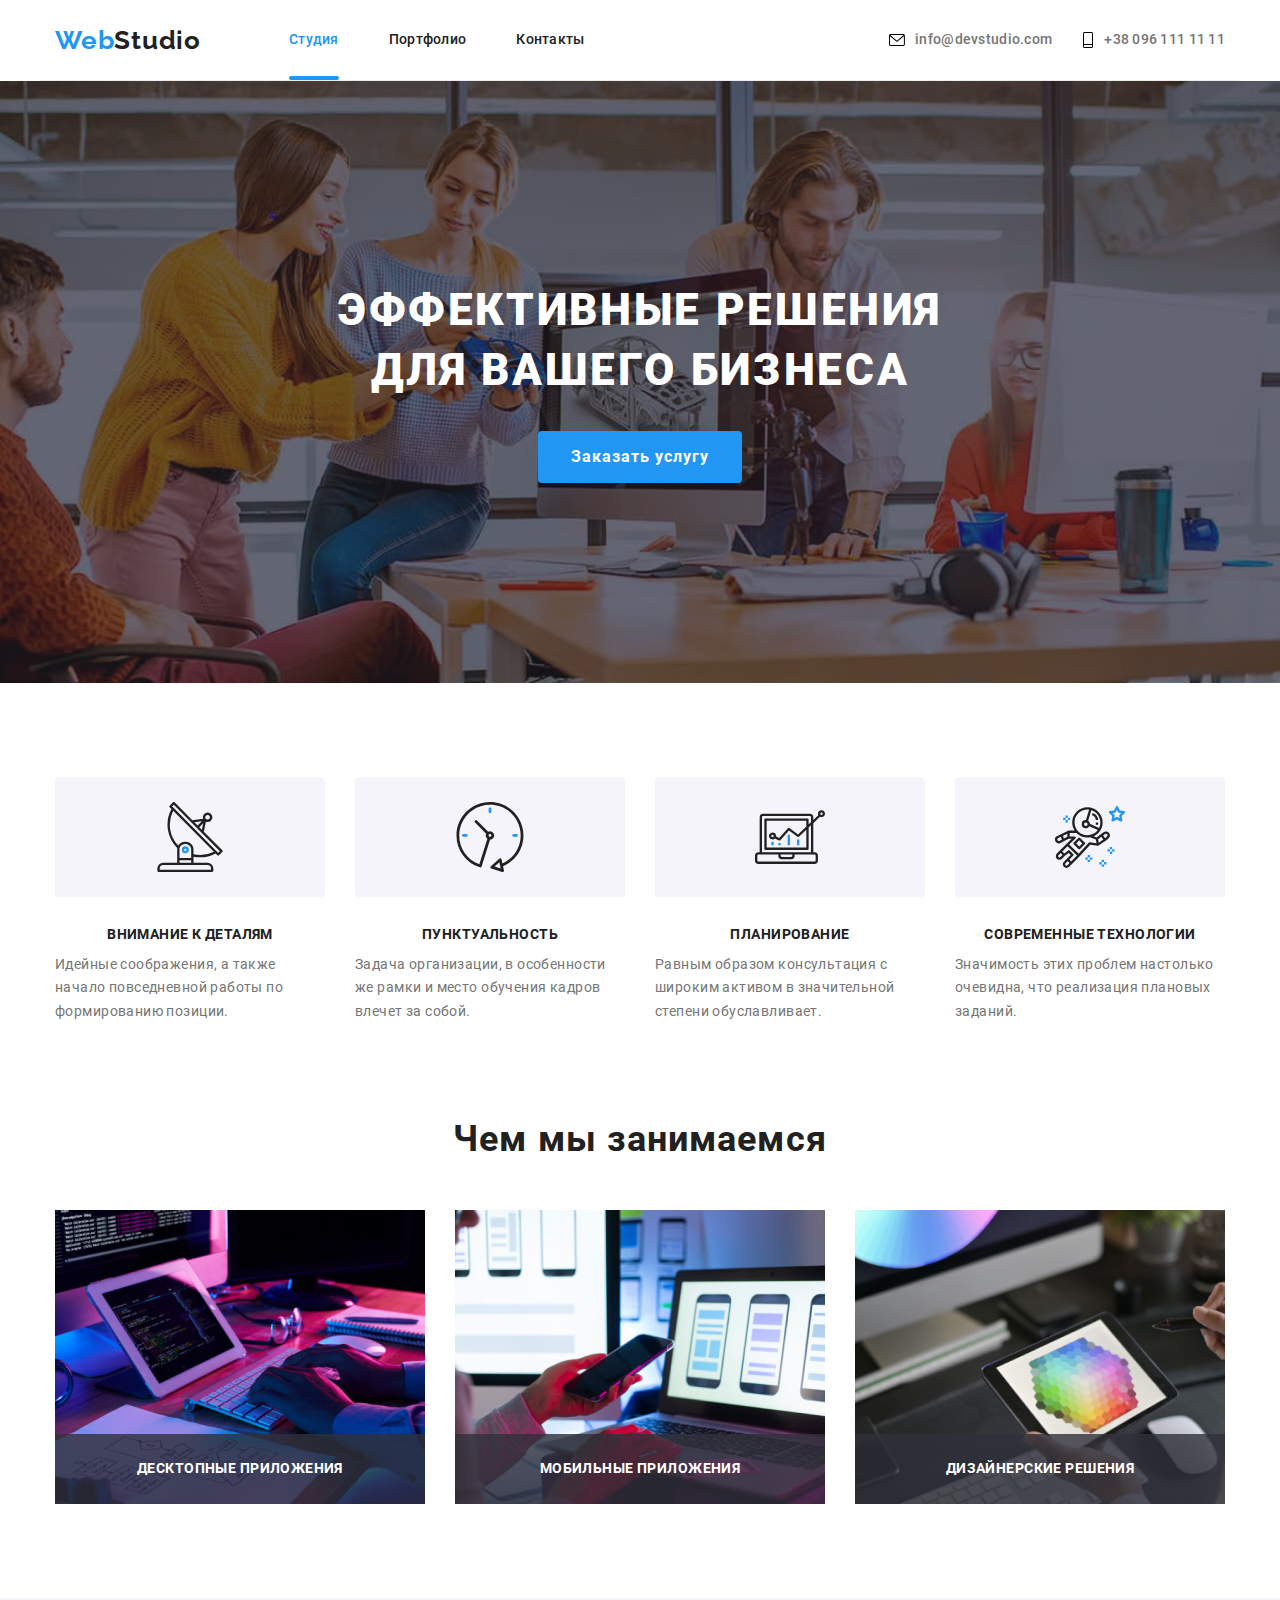
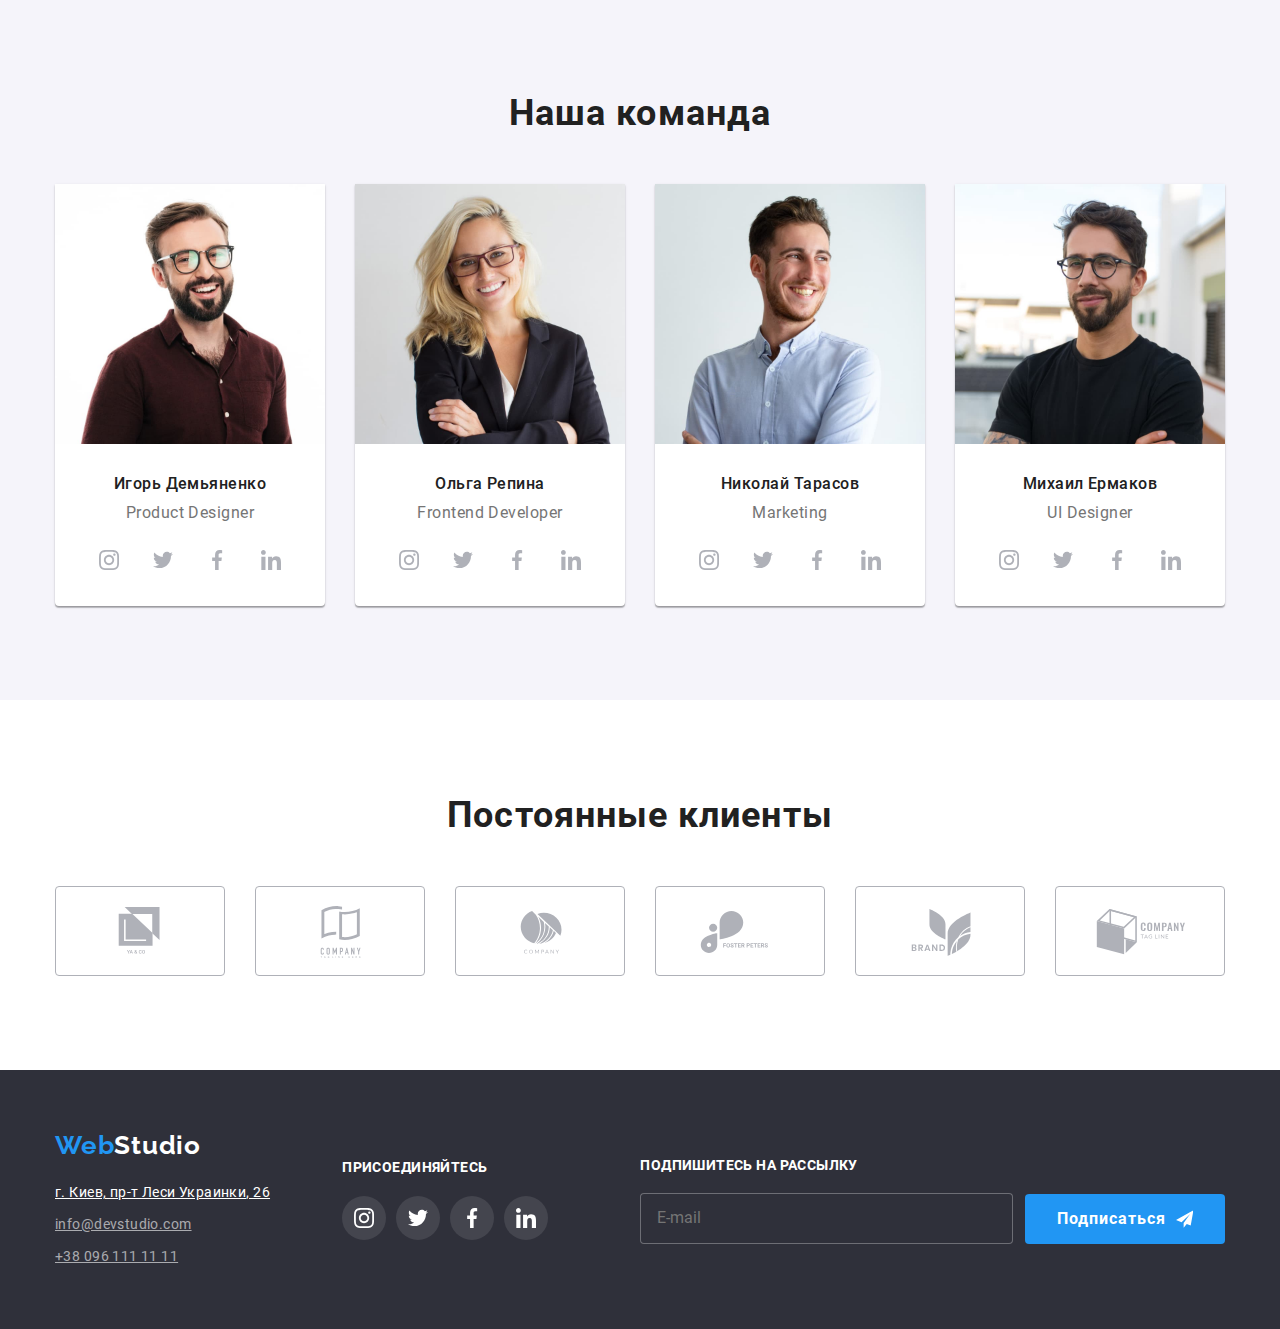
==== commit 71d15eab: "HW-8 for check" ====
--- a/index.html
+++ b/index.html
@@ -10,31 +10,34 @@
   </head>
   <body>
     <!-- Header -->
-    <header class="page-header">
-      <div class="container navigation">
-        <a href="" class="logo">Web<span class="logo-header">Studio</span></a>
-        <button class="menu-button" type="button" aria-expanded="false" aria-controls="menu-container" data-menu-button>
-          <svg width="24" height="16" aria-label="Переключатель мобильного меню">
-            <use class="icon-cross" href="./images/studio/sprite.svg#cross-icon"></use>
-            <use class="icon-menu" href="./images/studio/sprite.svg#menu-icon"></use>
-          </svg>
-        </button>
-        <nav class="nav-container" id="menu-container" data-menu>
+    <header class="container page-header">
+      <a href="" class="logo">Web<span class="logo-header">Studio</span></a>
+      <button class="menu-button" type="button" aria-expanded="false" aria-controls="menu-container" data-menu-button>
+        <svg width="40" height="40" aria-label="Переключатель мобильного меню">
+          <use width="24" height="16" class="icon-cross" href="./images/studio/sprite.svg#cross-icon"></use>
+          <use width="19" height="19" class="icon-menu" href="./images/studio/sprite.svg#menu-icon"></use>
+        </svg>
+      </button>
+      <div class="menu-container" id="menu-container" data-menu>
+        <nav class="menu-nav">
           <ul class="site-nav">
             <li><a href="" class="link current">Студия</a></li>
             <li><a href="./portfolio.html">Портфолио</a></li>
             <li><a href="">Контакты</a></li>
           </ul>
+        </nav>
+        <address class="menu-contacts">
           <ul class="auth-nav">
             <li><a class="nav-link" href="mailto:info@devstudio.com"><svg class="nav-icon" width="16" height="12">
-              <use href="./images/studio/sprite.svg#icon-envelope"></use>
-            </svg>info@devstudio.com</a></li>
+                  <use href="./images/studio/sprite.svg#icon-envelope"></use>
+                </svg>info@devstudio.com</a></li>
             <li><a class="nav-link" href="tel:+380961111111"><svg class="nav-icon" width="12" height="16">
-              <use href="./images/studio/sprite.svg#icon-smartphone"></use>
-            </svg>+38 096 111 11 11</a></li>
-          </ul>
-        </nav>
+                  <use href="./images/studio/sprite.svg#icon-smartphone"></use>
+                </svg>+38 096 111 11 11</a></li>
+          </ul>
+        </address>
       </div>
+      
     </header>
 
     <main>
@@ -52,7 +55,7 @@
       <!-- Features -->
       <section class="features">
         <!-- h2 hidden -->
-        <div class="container">
+        <div class="container features-container">
           <h2 hidden>Особенности</h2>
           <ul class="features-list">
             <li class="features-list-item">
@@ -108,7 +111,7 @@
       </section>
       <!-- Our Team -->
       <section class="our-team">
-        <div class="container">
+        <div class="container our-team-container">
           <h2 class="our-team-title">Наша команда</h2>
           <ul class="our-team-list">
             <li class="our-team-item">
--- a/css/main.min.css
+++ b/css/main.min.css
@@ -1,2 +1,2 @@
-@font-face{font-family:'Roboto';font-style:normal;font-weight:400;src:url("../fonts/roboto/roboto-v20-latin_cyrillic-regular.eot");src:local("Roboto"),local("Roboto-Regular"),url("../fonts/roboto/roboto-v20-latin_cyrillic-regular.eot?#iefix") format("embedded-opentype"),url("../fonts/roboto/roboto-v20-latin_cyrillic-regular.woff2") format("woff2"),url("../fonts/roboto/roboto-v20-latin_cyrillic-regular.woff") format("woff"),url("../fonts/roboto/roboto-v20-latin_cyrillic-regular.ttf") format("truetype"),url("../fonts/roboto/roboto-v20-latin_cyrillic-regular.svg#Roboto") format("svg")}@font-face{font-family:'Roboto';font-style:normal;font-weight:500;src:url("../fonts/roboto/roboto-v20-latin_cyrillic-500.eot");src:local("Roboto Medium"),local("Roboto-Medium"),url("../fonts/roboto/roboto-v20-latin_cyrillic-500.eot?#iefix") format("embedded-opentype"),url("../fonts/roboto/roboto-v20-latin_cyrillic-500.woff2") format("woff2"),url("../fonts/roboto/roboto-v20-latin_cyrillic-500.woff") format("woff"),url("../fonts/roboto/roboto-v20-latin_cyrillic-500.ttf") format("truetype"),url("../fonts/roboto/roboto-v20-latin_cyrillic-500.svg#Roboto") format("svg")}@font-face{font-family:'Roboto';font-style:normal;font-weight:700;src:url("../fonts/roboto/roboto-v20-latin_cyrillic-700.eot");src:local("Roboto Bold"),local("Roboto-Bold"),url("../fonts/roboto/roboto-v20-latin_cyrillic-700.eot?#iefix") format("embedded-opentype"),url("../fonts/roboto/roboto-v20-latin_cyrillic-700.woff2") format("woff2"),url("../fonts/roboto/roboto-v20-latin_cyrillic-700.woff") format("woff"),url("../fonts/roboto/roboto-v20-latin_cyrillic-700.ttf") format("truetype"),url("../fonts/roboto/roboto-v20-latin_cyrillic-700.svg#Roboto") format("svg")}@font-face{font-family:'Roboto';font-style:normal;font-weight:900;src:url("../fonts/roboto/roboto-v20-latin_cyrillic-900.eot");src:local("Roboto Black"),local("Roboto-Black"),url("../fonts/roboto/roboto-v20-latin_cyrillic-900.eot?#iefix") format("embedded-opentype"),url("../fonts/roboto/roboto-v20-latin_cyrillic-900.woff2") format("woff2"),url("../fonts/roboto/roboto-v20-latin_cyrillic-900.woff") format("woff"),url("../fonts/roboto/roboto-v20-latin_cyrillic-900.ttf") format("truetype"),url("../fonts/roboto/roboto-v20-latin_cyrillic-900.svg#Roboto") format("svg")}.footer-btn,.hero-button,.modal-submit-btn{border-radius:4px;border:1px solid transparent;min-width:200px;padding:10px 32px;font-family:inherit;font-weight:700;font-size:16px;line-height:1.87;letter-spacing:0.06em;color:#fff;background-color:#2196f3;cursor:pointer;transition-property:all;transition-duration:250ms;transition-timing-function:cubic-bezier(0.4, 0, 0.2, 1)}html{box-sizing:border-box}*,*::before,*::after{box-sizing:inherit}body,header{margin:0px;font-family:'Roboto', sans-serif;font-style:normal;color:#757575;background-color:#fff}ul{list-style:none;padding:0px;margin:0px}h2,h3,p,li{padding:0px;margin:0px}.container{margin:0 auto;padding-left:15px;padding-right:15px}@media screen and (min-width: 480px){.container{width:480px}}@media screen and (min-width: 768px){.container{width:768px}}@media screen and (min-width: 1200px){.container{width:1200px}}.page-header{position:relative;background-color:#fff}.navigation{display:flex;align-items:center;padding:17px 23px 17px 15px;border-bottom:1px solid #ececec}.logo{display:block;margin-right:auto;font-family:'Raleway', sans-serif;font-weight:700;font-size:26px;line-height:1.19;letter-spacing:0.03em;text-decoration:none;color:#2196f3}.logo-header{color:#212121}.logo:hover,.logo-header:hover{cursor:pointer}.menu-button{display:block;top:22px;right:-23px;display:inline-flex;margin:0;padding:0;border:none;background-color:transparent}.menu-button .icon-cross{display:none}.menu-button.is-open .icon-cross{display:block}.menu-button.is-open .icon-menu{display:none}.menu-button:hover,.menu-button:focus{fill:#2196f3;outline:none}.nav-container{position:absolute;display:none;top:100%;left:0;width:100%;height:393px;text-align:center;background-color:#fff}.nav-container.is-open{display:block}.site-nav li{position:relative}.site-nav li:not(:last-child){margin-right:50px}.site-nav a{display:block;padding-top:32px;padding-bottom:32px;font-weight:500;font-size:14px;line-height:1.14;letter-spacing:0.02em;color:#212121;text-decoration:none;transition-property:all;transition-duration:250ms;transition-timing-function:cubic-bezier(0.4, 0, 0.2, 1)}.site-nav a:hover,.site-nav a:focus{color:#2196f3}.link.current{color:#2196f3}.current::after{content:'';display:block;position:absolute;bottom:0%;left:0%;width:100%;height:4px;background-color:#2196f3;border-radius:2px}.auth-nav li:not(:last-child){margin-right:50px}.nav-link{padding-top:32px;padding-bottom:32px;font-weight:500;font-size:14px;line-height:1.14;letter-spacing:0.02em;color:#757575;text-decoration:none;transition-property:all;transition-duration:250ms;transition-timing-function:cubic-bezier(0.4, 0, 0.2, 1)}.nav-link:hover,.nav-link:focus{color:#2196f3;cursor:pointer}.nav-icon{margin-right:10px;transition-property:all;transition-duration:250ms;transition-timing-function:cubic-bezier(0.4, 0, 0.2, 1)}.nav-link:hover .nav-icon,.nav-link:focus .nav-icon{fill:#2196f3;cursor:pointer}.footer{background-color:#2f303a;padding:60px 0px}.footer-container{text-align:center}@media screen and (min-width: 768px){.footer-container{display:flex;flex-wrap:wrap;justify-content:center;align-items:center}}@media screen and (min-width: 1200px){.footer-container{display:flex;justify-content:space-between;align-items:center}}@media screen and (min-width: 768px) and (max-width: 1199px){.footer-adress,.footer-sosials,.subscribe-section{flex-basis:calc(100% / 2)}}.footer-adress{text-align:center;margin-bottom:60px}.logo-footer{display:inline-block;margin-bottom:20px;font-family:'Raleway', sans-serif;font-weight:700;font-size:26px;line-height:1.19;letter-spacing:0.03em;text-decoration:none;color:#2196f3}.logo-footer-part{color:#fff}.address{display:block;margin-bottom:8px;font-weight:400;font-size:14px;font-style:normal;line-height:1.71;letter-spacing:0.03em;color:#fff;transition-property:all;transition-duration:250ms;transition-timing-function:cubic-bezier(0.4, 0, 0.2, 1)}.address:hover,.address:focus{color:#2196f3}.contacts li:not(:last-child){margin-bottom:8px}.contacts a{font-weight:400;font-size:14px;font-style:normal;line-height:1.71;letter-spacing:0.03em;color:rgba(255,255,255,0.6);transition-property:all;transition-duration:250ms;transition-timing-function:cubic-bezier(0.4, 0, 0.2, 1)}.contacts a:hover,.contacts a:focus{color:#2196f3}.footer-sosials{text-align:center;align-items:center;margin-bottom:60px}@media screen and (min-width: 1200px){.footer-adress,.footer-sosials{margin-bottom:0;flex-grow:1;text-align:start}}.footer-sosials h3,.subscribe{font-weight:700;font-size:14px;line-height:1.14;letter-spacing:0.03em;text-transform:uppercase;color:#fff;margin-bottom:20px}.footer-sosials-list{display:flex;justify-content:center}@media screen and (min-width: 1200px){.footer-sosials-list{justify-content:flex-start}}.footer-sosials-item:not(:last-child){margin-right:10px}.footer-sosials-link{display:flex;justify-content:center;width:44px;height:44px;border-radius:50%;background-color:rgba(255,255,255,0.1);align-items:center;transition-property:all;transition-duration:250ms;transition-timing-function:cubic-bezier(0.4, 0, 0.2, 1)}.footer-sosials-link:hover,.footer-sosials-link:focus{background-color:#2196f3}.footer-sosials-icon{fill:#fff}@media screen and (min-width: 1200px){.subscribe-section{flex-grow:2;padding-left:20px;text-align:start}}.subscribe{display:inline-block}.footer-form{text-align:center}@media screen and (min-width: 1200px){.footer-form{display:flex;align-items:center}}.footer-input{width:100%;padding-top:15px;padding-bottom:15px;padding-left:16px;margin-right:12px;border:1px solid rgba(255,255,255,0.3);border-radius:4px;color:rgba(255,255,255,0.6);background-color:#2f303a;margin-bottom:20px}@media screen and (min-width: 1200px){.footer-input{margin-bottom:0}}.footer-form-field input::placeholder{font-family:Roboto;font-size:16px;line-height:1.25;letter-spacing:0.03em;color:rgba(255,255,255,0.6)}.footer-btn{display:flex;align-items:center;margin-right:auto;margin-left:auto;border:none}.footer-btn:hover,.footer-btn:focus{color:#2196f3;background-color:#fff}.footer-btn-icon{fill:#fff;cursor:pointer;margin-left:10px;transition-property:fill;transition-duration:250ms;transition-timing-function:cubic-bezier(0.4, 0, 0.2, 1)}.footer-btn:hover .footer-btn-icon{fill:#2196f3;outline:transparent}.Hero{background-color:#2f303a;text-align:center}.hero-title{display:block;margin-top:0px;margin-bottom:30px;margin-right:auto;margin-left:auto;width:360px;font-style:normal;font-weight:900;font-size:26px;line-height:1.42;letter-spacing:0.06em;text-transform:uppercase;color:#fff}@media screen and (min-width: 1200px){.hero-title{font-size:44px;line-height:1.36;width:696px}}.hero-overlay{margin:0 auto;background-image:linear-gradient(to right, rgba(47,48,58,0.4), rgba(47,48,58,0.4)),url(../images/studio/hero_bg.jpg);padding-bottom:200px;padding-top:200px;background-repeat:no-repeat;background-position:center;background-size:cover}.hero-button:hover,.hero-button:focus{color:#2196f3;background-color:#fff}.backdrop{position:fixed;top:0;left:0;width:100%;height:100%;background-color:rgba(0,0,0,0.2);transition-duration:250ms;transition-timing-function:cubic-bezier(0.4, 0, 0.2, 1)}.backdrop.is-hidden{opacity:0;pointer-events:none}.modal{display:flex;flex-direction:column;align-items:center;position:absolute;top:50%;left:50%;transform:translate(-50%, -50%);outline:none;margin-left:auto;margin-right:auto;padding:40px;border-radius:4px;background-color:#fff;box-shadow:0px 1px 3px rgba(0,0,0,0.12),0px 1px 1px rgba(0,0,0,0.14),0px 2px 1px rgba(0,0,0,0.2);transition:transform 250ms}@media screen and (max-width: 1199px){.modal{min-width:450px}}.is-hidden .modal{transform:translate(-50%, 0%) scale(0.25)}.modal-close-btn{display:flex;justify-content:center;align-items:center;position:absolute;top:8px;right:8px;width:30px;height:30px;border-radius:50%;border:1px solid rgba(0,0,0,0.1);background-color:#fff}.modal-close-btn:hover .cross-btn{fill:#2196f3}.modal p{display:inline-block;font-weight:700;font-size:20px;line-height:1.15;text-align:center;letter-spacing:0.03em;color:#212121;margin-bottom:12px}.modal-form{display:flex;flex-direction:column;align-items:flex-start;width:100%;padding-top:18px}.modal-form-item{position:relative;margin-bottom:28px;width:100%}.modal-form-item:last-child{margin-bottom:20px}.modal-input-label{position:absolute;top:-18px;left:0;font-size:12px;line-height:1.17;letter-spacing:0.01em}.modal-input-container{position:relative;width:100%}.modal-input{width:100%;border:1px solid rgba(33,33,33,0.2);border-radius:4px;height:40px;padding-left:42px;transition-duration:250ms;transition-timing-function:cubic-bezier(0.4, 0, 0.2, 1)}.modal-input-icon{position:absolute;top:50%;left:15px;transform:translateY(-50%);transition-duration:250ms;transition-timing-function:cubic-bezier(0.4, 0, 0.2, 1)}.modal-textarea{resize:none;height:120px;width:100%;padding:12px 16px;border:1px solid rgba(33,33,33,0.2);border-radius:4px;transition-duration:250ms;transition-timing-function:cubic-bezier(0.4, 0, 0.2, 1)}.modal-textarea::placeholder{font-size:12px;line-height:14px;letter-spacing:0.01em;color:rgba(117,117,117,0.5)}.modal-input:hover,.modal-input:focus,.modal-textarea:hover,.modal-textarea:focus{outline:none;border:1px solid #2196f3;border-radius:4px}.modal-input:hover+.modal-input-icon,.modal-input:focus+.modal-input-icon{fill:#2196f3}.modal-checkbox{display:flex;align-items:center;font-size:12px;line-height:1.17;letter-spacing:0.03em}@media screen and (min-width: 1200px){.modal-checkbox{font-size:14px;line-height:1.71}}.modal-checkbox-input{position:absolute;width:1px;height:1px;margin:-1px;padding:0;overflow:hidden;border:0;clip:rect(0 0 0 0)}.modal-checkbox-icon{display:inline-block;width:16px;height:15px;border-radius:2px;border:1px solid #212121;margin-right:8px}.modal-checkbox-input:checked+.modal-checkbox-icon{border-color:#2196f3;background-color:#2196f3;background-image:url(../images/studio/checkbox-icon.svg);background-size:contain;background-origin:border-box}.modal-checkbox a{color:#2196f3;margin-left:5px}.modal-submit-btn{margin-top:30px;margin-left:auto;margin-right:auto}.modal-submit-btn:hover,.modal-submit-btn:focus{color:#2196f3;background-color:#fff;outline:none}.features{padding:60px 0}@media screen and (min-width: 1200px){.features{padding:94px 0}}.features-list{width:100%}@media screen and (min-width: 768px){.features-list{display:flex;flex-wrap:wrap;justify-content:space-between}}@media screen and (min-width: 1200px){.features-list{display:flex;justify-content:space-between}}.features-list-item{flex-basis:100%}.features-list-item h3{text-align:center;margin-bottom:10px;font-weight:700;font-size:14px;line-height:1.14;letter-spacing:0.03em;text-transform:uppercase;color:#212121}.features-list-item p{font-weight:400;font-size:14px;line-height:1.71;letter-spacing:0.03em;color:#757575}@media screen and (max-width: 767px){.features-list-item:not(:last-child){margin-bottom:30px}}@media screen and (min-width: 768px){.features-list-item{flex-basis:calc((100% - 2 * 30px) / 2)}}@media screen and (min-width: 1200px){.features-list-item{flex-basis:calc((100% - 4 * 30px) / 4)}}@media screen and (min-width: 768px) and (max-width: 1199px){.features-list-item:nth-child(odd){margin-right:30px}.features-list-item:nth-child(-n+2){margin-bottom:30px}}@media screen and (min-width: 1200px){.features-list-item:not(:last-child){margin-right:30px}.features-list-item{margin-bottom:0}}.features-list-item::before{display:block;content:'';height:120px;margin-bottom:30px;border-radius:4px;background-color:#f5f4fa;background-repeat:no-repeat;background-position:center}.features-list-item:nth-child(1)::before{background-image:url(../images/studio/antenna.svg)}.features-list-item:nth-child(2)::before{background-image:url(../images/studio/clock.svg)}.features-list-item:nth-child(3)::before{background-image:url(../images/studio/diagram.svg)}.features-list-item:nth-child(4)::before{background-image:url(../images/studio/astronaut.svg)}.what-we-do{padding-bottom:94px}@media screen and (max-width: 1199px){.what-we-do{display:none}}.what-we-do-title{margin-bottom:50px;font-weight:700;font-size:36px;line-height:1.167;text-align:center;letter-spacing:0.03em;color:#212121}.what-we-do-list{display:flex;flex-wrap:wrap}.what-we-do-list li{margin-right:30px;margin-bottom:30px;position:relative}.what-we-do-list li:nth-child(3n){margin-right:0}.what-we-do-list li:nth-last-child(-n+3){margin-bottom:0}.what-we-do-list img{display:block}.what-we-do-list p{position:absolute;bottom:0;left:0;width:100%;padding-top:27px;padding-bottom:27px;font-weight:700;font-size:14px;line-height:1.14;text-align:center;letter-spacing:0.03em;text-transform:uppercase;color:#fff;background-image:linear-gradient(to right, rgba(47,48,58,0.8), rgba(47,48,58,0.8))}.our-team{padding:60px 0px;background-color:#f5f4fa}@media screen and (min-width: 1200px){.our-team{padding:94px 0px}}.our-team .our-team-title{margin-bottom:30px;font-weight:700;font-size:28px;line-height:1.167;text-align:center;letter-spacing:0.03em;color:#212121}@media screen and (min-width: 1200px){.our-team .our-team-title{font-size:36px;margin-bottom:50px}}.our-team h3{margin-bottom:10px;font-weight:500;font-size:16px;line-height:1.188;text-align:center;letter-spacing:0.03em;color:#212121}.our-team p{margin-bottom:16px;font-weight:400;font-size:16px;line-height:1.188;text-align:center;letter-spacing:0.03em;color:#757575}@media screen and (min-width: 768px){.our-team-list{display:flex;flex-wrap:wrap;justify-content:space-between}}.our-team-item{margin-bottom:30px;padding-bottom:24px;background-color:#fff;box-shadow:0px 1px 3px rgba(0,0,0,0.12),0px 1px 1px rgba(0,0,0,0.14),0px 2px 1px rgba(0,0,0,0.2);border-radius:0px 0px 4px 4px}.our-team-item:last-child{margin-bottom:0}@media screen and (min-width: 768px){.our-team-item{flex-basis:calc((100% - 2 * 30px) / 2)}}@media screen and (min-width: 1200px){.our-team-item{flex-basis:calc((100% - 4 * 30px) / 4)}}@media screen and (min-width: 768px){.our-team-item:nth-child(2n+1){margin-right:30px}.our-team-item:nth-last-child(-n+2){margin-bottom:0}}@media screen and (min-width: 1200px){.our-team-item{margin-bottom:0}.our-team-item:not(:last-child){margin-right:30px}}.our-team-img{display:block;margin-bottom:30px;width:100%}.team-socials-list{display:flex;justify-content:center}.team-socials-item:not(:last-child){margin-right:10px}.team-sosials-link{display:flex;justify-content:center;width:44px;height:44px;border-radius:50%;fill:#afb1b8;background-color:#fff;align-items:center;transition-property:all;transition-duration:250ms;transition-timing-function:cubic-bezier(0.4, 0, 0.2, 1)}.team-sosials-icon{width:20px;height:20px;transition-property:all;transition-duration:250ms;transition-timing-function:cubic-bezier(0.4, 0, 0.2, 1)}.team-sosials-link:hover,.team-sosials-link:focus{background-color:#2196f3}.team-sosials-link:hover .team-sosials-icon,.team-sosials-link:focus .team-sosials-icon{fill:#fff}.customers-container{padding:60px 15px;text-align:center;align-items:center}@media screen and (min-width: 1200px){.customers-container{padding:94px 15px}}.customers-title{margin-bottom:30px;font-weight:700;font-size:28px;line-height:1.167;text-align:center;letter-spacing:0.03em;color:#212121}@media screen and (min-width: 1200px){.customers-title{font-size:36px;margin-bottom:50px}}.customers-list{display:flex;flex-wrap:wrap;justify-content:center;align-items:center;margin:-15px}.customers-list-item{margin:15px;flex-basis:calc((100% - 2 * 30px) / 2)}@media screen and (min-width: 768px){.customers-list-item{flex-basis:calc((100% - 3 * 30px) / 3)}}@media screen and (min-width: 1200px){.customers-list-item{flex-basis:calc((100% - 6 * 30px) / 6)}}.customers-list-link{display:block;align-items:center;width:100%;height:90px;border:1px solid #afb1b8;border-radius:4px;fill:#afb1b8;transition-property:all;transition-duration:250ms;transition-timing-function:cubic-bezier(0.4, 0, 0.2, 1)}.customers-list-link:hover,.customers-list-link:focus{fill:#2196f3;border-color:#2196f3}.customers-list-icon{width:inherit;height:inherit}.filter-list{display:flex;flex-wrap:wrap;justify-content:start;padding-top:60px;padding-bottom:40px;margin:-4px}@media screen and (min-width: 768px){.filter-list{justify-content:center}}.filter{padding:6px 22px;margin:4px;border-radius:4px;border-color:#f5f4fa;font-weight:500;font-size:16px;line-height:1.62;text-align:center;letter-spacing:0.03em;background-color:#f5f4fa;color:#212121;transition-property:all;transition-duration:250ms;transition-timing-function:cubic-bezier(0.4, 0, 0.2, 1)}.filter:hover,.filter:focus{outline:none;background-color:#2196f3;border-color:#2196f3;color:#fff}.projects-list{padding-bottom:60px}@media screen and (min-width: 768px){.projects-list{display:flex;flex-wrap:wrap;justify-content:space-between;margin:-15px}}.projects-list-item{margin-bottom:30px;padding-bottom:20px;width:100%;border:1px solid #eeeeee;box-sizing:border-box;transition-property:all;transition-duration:250ms;transition-timing-function:cubic-bezier(0.4, 0, 0.2, 1)}@media screen and (min-width: 768px){.projects-list-item{flex-basis:calc((100% - 2 * 30px) / 2);margin:15px}}@media screen and (min-width: 1200px){.projects-list-item{flex-basis:calc((100% - 3 * 30px) / 3)}}.projects-list-item:hover,.projects-list-item:focus{box-shadow:0px 1px 1px rgba(0,0,0,0.12),0px 4px 4px rgba(0,0,0,0.06),1px 4px 6px rgba(0,0,0,0.16)}.projects-list-link{text-decoration:none}.projects-content{padding-left:24px;padding-right:24px}.projects h3{margin-bottom:4px;font-weight:700;font-size:18px;line-height:2;letter-spacing:0.06em;color:#212121}.projects-list-link .project-type{font-weight:400;font-size:16px;line-height:1.87;letter-spacing:0.03em;color:#757575}.projects-img{display:block;width:100%}.projects-overlay{position:relative;overflow:hidden;margin-bottom:20px}.projects-overlay-text{display:flex;align-items:center;position:absolute;padding-left:24px;padding-right:24px;top:0;left:0;width:100%;height:100%;color:#fff;font-size:18px;line-height:1.56;background:rgba(33,150,243,0.9);transform:translatey(100%);transition-duration:250ms;transition-timing-function:cubic-bezier(0.4, 0, 0.2, 1)}.projects-list-link:hover .projects-overlay-text,.projects-list-link:focus .projects-overlay-text{transform:translatey(0)}
+@font-face{font-family:'Roboto';font-style:normal;font-weight:400;src:url("../fonts/roboto/roboto-v20-latin_cyrillic-regular.eot");src:local("Roboto"),local("Roboto-Regular"),url("../fonts/roboto/roboto-v20-latin_cyrillic-regular.eot?#iefix") format("embedded-opentype"),url("../fonts/roboto/roboto-v20-latin_cyrillic-regular.woff2") format("woff2"),url("../fonts/roboto/roboto-v20-latin_cyrillic-regular.woff") format("woff"),url("../fonts/roboto/roboto-v20-latin_cyrillic-regular.ttf") format("truetype"),url("../fonts/roboto/roboto-v20-latin_cyrillic-regular.svg#Roboto") format("svg")}@font-face{font-family:'Roboto';font-style:normal;font-weight:500;src:url("../fonts/roboto/roboto-v20-latin_cyrillic-500.eot");src:local("Roboto Medium"),local("Roboto-Medium"),url("../fonts/roboto/roboto-v20-latin_cyrillic-500.eot?#iefix") format("embedded-opentype"),url("../fonts/roboto/roboto-v20-latin_cyrillic-500.woff2") format("woff2"),url("../fonts/roboto/roboto-v20-latin_cyrillic-500.woff") format("woff"),url("../fonts/roboto/roboto-v20-latin_cyrillic-500.ttf") format("truetype"),url("../fonts/roboto/roboto-v20-latin_cyrillic-500.svg#Roboto") format("svg")}@font-face{font-family:'Roboto';font-style:normal;font-weight:700;src:url("../fonts/roboto/roboto-v20-latin_cyrillic-700.eot");src:local("Roboto Bold"),local("Roboto-Bold"),url("../fonts/roboto/roboto-v20-latin_cyrillic-700.eot?#iefix") format("embedded-opentype"),url("../fonts/roboto/roboto-v20-latin_cyrillic-700.woff2") format("woff2"),url("../fonts/roboto/roboto-v20-latin_cyrillic-700.woff") format("woff"),url("../fonts/roboto/roboto-v20-latin_cyrillic-700.ttf") format("truetype"),url("../fonts/roboto/roboto-v20-latin_cyrillic-700.svg#Roboto") format("svg")}@font-face{font-family:'Roboto';font-style:normal;font-weight:900;src:url("../fonts/roboto/roboto-v20-latin_cyrillic-900.eot");src:local("Roboto Black"),local("Roboto-Black"),url("../fonts/roboto/roboto-v20-latin_cyrillic-900.eot?#iefix") format("embedded-opentype"),url("../fonts/roboto/roboto-v20-latin_cyrillic-900.woff2") format("woff2"),url("../fonts/roboto/roboto-v20-latin_cyrillic-900.woff") format("woff"),url("../fonts/roboto/roboto-v20-latin_cyrillic-900.ttf") format("truetype"),url("../fonts/roboto/roboto-v20-latin_cyrillic-900.svg#Roboto") format("svg")}.footer-btn,.hero-button,.modal-submit-btn{border-radius:4px;border:1px solid transparent;min-width:200px;padding:10px 32px;font-family:inherit;font-weight:700;font-size:16px;line-height:1.87;letter-spacing:0.06em;color:#fff;background-color:#2196f3;cursor:pointer;transition-property:all;transition-duration:250ms;transition-timing-function:cubic-bezier(0.4, 0, 0.2, 1)}html{box-sizing:border-box}*,*::before,*::after{box-sizing:inherit}body,header{margin:0px;font-family:'Roboto', sans-serif;font-style:normal;color:#757575;background-color:#fff}ul{list-style:none;padding:0px;margin:0px}h2,h3,p,li{padding:0px;margin:0px}.container{margin:0 auto;padding-left:15px;padding-right:15px}@media screen and (min-width: 480px){.container{width:480px}}@media screen and (min-width: 768px){.container{width:768px}}@media screen and (min-width: 1200px){.container{width:1200px}}.page-header{position:relative;padding-top:16px;padding-bottom:16px;background-color:#fff;border-bottom:1px solid #ececec}@media screen and (min-width: 768px){.page-header{display:flex;justify-content:space-between;align-items:center;padding-top:0;padding-bottom:0}}.logo{display:block;align-items:center;font-family:'Raleway', sans-serif;font-weight:700;font-size:26px;line-height:1.19;letter-spacing:0.03em;text-decoration:none;color:#2196f3}.logo-header{color:#212121}.logo:hover,.logo-header:hover{cursor:pointer}.menu-button{position:absolute;display:block;top:22px;right:23px;display:inline-flex;margin:0;padding:0;border:none;background-color:transparent;transition-property:all;transition-duration:250ms;transition-timing-function:cubic-bezier(0.4, 0, 0.2, 1)}.menu-button .icon-cross{display:none}.menu-button.is-open .icon-cross{display:block}.menu-button.is-open .icon-menu{display:none}@media screen and (min-width: 768px){.menu-button{display:none}}.menu-button:hover,.menu-button:focus{fill:#2196f3;outline:none}.menu-container{text-align:center;background-color:#fff;z-index:5}@media screen and (max-width: 767px){.menu-container{display:none;position:absolute;padding:40px 0;top:100%;left:0;width:100%;border-top:1px solid #ececec}.menu-container.is-open{display:block}}@media screen and (min-width: 768px){.menu-container{display:flex;justify-content:space-between;width:100%}}.menu-nav{margin-bottom:40px}.site-nav{display:flex;flex-direction:column}.site-nav li{position:relative;margin-right:auto;margin-left:auto}.site-nav a{display:block;padding-top:20px;padding-bottom:20px;font-weight:500;font-size:18px;line-height:1.17;letter-spacing:0.02em;color:#212121;text-decoration:none;transition-property:all;transition-duration:250ms;transition-timing-function:cubic-bezier(0.4, 0, 0.2, 1)}.site-nav a:hover,.site-nav a:focus{color:#2196f3}.link.current{color:#2196f3}.current::after{content:'';display:block;position:absolute;bottom:0%;left:0%;width:100%;height:4px;background-color:#2196f3;border-radius:2px}.nav-link{display:inline-block;padding-top:8px;padding-bottom:8px;font-style:normal;font-weight:500;font-size:18px;line-height:1.17;letter-spacing:0.02em;color:#757575;text-decoration:none;transition-property:all;transition-duration:250ms;transition-timing-function:cubic-bezier(0.4, 0, 0.2, 1)}.nav-link:hover,.nav-link:focus{color:#2196f3;cursor:pointer}.nav-icon{margin-right:10px;transition-property:all;transition-duration:250ms;transition-timing-function:cubic-bezier(0.4, 0, 0.2, 1)}.nav-link:hover .nav-icon,.nav-link:focus .nav-icon{fill:#2196f3;cursor:pointer}@media screen and (min-width: 767px){.logo{margin-right:88px}.menu-nav{margin-bottom:0}.site-nav{display:flex;flex-direction:row;justify-content:space-between}.site-nav li:not(:last-child){margin-right:50px}.site-nav a{padding-top:32px;padding-bottom:32px;font-size:14px;line-height:1.14}.auth-nav{padding:12px 0;text-align:start}.nav-link{display:flex;align-items:center;font-size:12px;line-height:1.17;padding:5px 0}}@media screen and (min-width: 1200px){.auth-nav{display:flex;align-items:center;padding-top:0;padding-bottom:0}.auth-nav li:not(:last-child){margin-right:30px}.nav-link{font-size:14px;line-height:1.14;padding:32px 0}}.footer{background-color:#2f303a;padding:60px 0px}.footer-container{text-align:center}@media screen and (min-width: 768px){.footer-container{display:flex;flex-wrap:wrap;justify-content:center;align-items:center}}@media screen and (min-width: 1200px){.footer-container{display:flex;justify-content:space-between;align-items:center}}@media screen and (min-width: 768px) and (max-width: 1199px){.footer-adress,.footer-sosials,.subscribe-section{flex-basis:calc(100% / 2)}}.footer-adress{text-align:center;margin-bottom:60px}.logo-footer{display:inline-block;margin-bottom:20px;font-family:'Raleway', sans-serif;font-weight:700;font-size:26px;line-height:1.19;letter-spacing:0.03em;text-decoration:none;color:#2196f3}.logo-footer-part{color:#fff}.address{display:block;margin-bottom:8px;font-weight:400;font-size:14px;font-style:normal;line-height:1.71;letter-spacing:0.03em;color:#fff;transition-property:all;transition-duration:250ms;transition-timing-function:cubic-bezier(0.4, 0, 0.2, 1)}.address:hover,.address:focus{color:#2196f3}.contacts li:not(:last-child){margin-bottom:8px}.contacts a{font-weight:400;font-size:14px;font-style:normal;line-height:1.71;letter-spacing:0.03em;color:rgba(255,255,255,0.6);transition-property:all;transition-duration:250ms;transition-timing-function:cubic-bezier(0.4, 0, 0.2, 1)}.contacts a:hover,.contacts a:focus{color:#2196f3}.footer-sosials{text-align:center;align-items:center;margin-bottom:60px}@media screen and (min-width: 1200px){.footer-adress,.footer-sosials{margin-bottom:0;flex-grow:1;text-align:start}}.footer-sosials h3,.subscribe{font-weight:700;font-size:14px;line-height:1.14;letter-spacing:0.03em;text-transform:uppercase;color:#fff;margin-bottom:20px}.footer-sosials-list{display:flex;justify-content:center}@media screen and (min-width: 1200px){.footer-sosials-list{justify-content:flex-start}}.footer-sosials-item:not(:last-child){margin-right:10px}.footer-sosials-link{display:flex;justify-content:center;width:44px;height:44px;border-radius:50%;background-color:rgba(255,255,255,0.1);align-items:center;transition-property:all;transition-duration:250ms;transition-timing-function:cubic-bezier(0.4, 0, 0.2, 1)}.footer-sosials-link:hover,.footer-sosials-link:focus{background-color:#2196f3}.footer-sosials-icon{fill:#fff}@media screen and (min-width: 1200px){.subscribe-section{flex-grow:2;padding-left:20px;text-align:start}}.subscribe{display:inline-block}.footer-form{text-align:center}@media screen and (min-width: 1200px){.footer-form{display:flex;align-items:center}}.footer-input{width:100%;padding-top:15px;padding-bottom:15px;padding-left:16px;margin-right:12px;border:1px solid rgba(255,255,255,0.3);border-radius:4px;color:rgba(255,255,255,0.6);background-color:#2f303a;margin-bottom:20px}@media screen and (min-width: 1200px){.footer-input{margin-bottom:0}}.footer-form-field input::placeholder{font-family:Roboto;font-size:16px;line-height:1.25;letter-spacing:0.03em;color:rgba(255,255,255,0.6)}.footer-btn{display:flex;align-items:center;margin-right:auto;margin-left:auto;border:none}.footer-btn:hover,.footer-btn:focus{color:#2196f3;background-color:#fff}.footer-btn-icon{fill:#fff;cursor:pointer;margin-left:10px;transition-property:fill;transition-duration:250ms;transition-timing-function:cubic-bezier(0.4, 0, 0.2, 1)}.footer-btn:hover .footer-btn-icon{fill:#2196f3;outline:transparent}.Hero{background-color:#2f303a;text-align:center}.hero-title{display:block;margin-top:0px;margin-bottom:30px;margin-right:auto;margin-left:auto;width:360px;font-style:normal;font-weight:900;font-size:26px;line-height:1.42;letter-spacing:0.06em;text-transform:uppercase;color:#fff}@media screen and (min-width: 1200px){.hero-title{font-size:44px;line-height:1.36;width:696px}}.hero-overlay{margin:0 auto;padding-bottom:200px;padding-top:200px;max-width:1600px;background-image:linear-gradient(to right, rgba(47,48,58,0.4), rgba(47,48,58,0.4)),url(../images/studio/hero_bg.jpg);background-repeat:no-repeat;background-position:center;background-size:cover}.hero-button:hover,.hero-button:focus{color:#2196f3;background-color:#fff}.backdrop{position:fixed;top:0;left:0;width:100%;height:100%;background-color:rgba(0,0,0,0.2);z-index:10;overflow-y:scroll;transition-duration:250ms;transition-timing-function:cubic-bezier(0.4, 0, 0.2, 1)}.backdrop.is-hidden{opacity:0;pointer-events:none}.modal{display:flex;flex-direction:column;align-items:center;position:absolute;top:50%;left:50%;transform:translate(-50%, -50%);outline:none;margin-left:auto;margin-right:auto;padding:40px;border-radius:4px;background-color:#fff;box-shadow:0px 1px 3px rgba(0,0,0,0.12),0px 1px 1px rgba(0,0,0,0.14),0px 2px 1px rgba(0,0,0,0.2);transition:transform 250ms}@media screen and (max-width: 1199px){.modal{min-width:450px}}.is-hidden .modal{transform:translate(-50%, 0%) scale(0.25)}.modal-close-btn{display:flex;justify-content:center;align-items:center;position:absolute;top:8px;right:8px;width:30px;height:30px;border-radius:50%;border:1px solid rgba(0,0,0,0.1);background-color:#fff}.modal-close-btn:hover .cross-btn{fill:#2196f3}.modal p{display:inline-block;font-weight:700;font-size:20px;line-height:1.15;text-align:center;letter-spacing:0.03em;color:#212121;margin-bottom:12px}.modal-form{display:flex;flex-direction:column;align-items:flex-start;width:100%;padding-top:18px}.modal-form-item{position:relative;margin-bottom:28px;width:100%}.modal-form-item:last-child{margin-bottom:20px}.modal-input-label{position:absolute;top:-18px;left:0;font-size:12px;line-height:1.17;letter-spacing:0.01em}.modal-input-container{position:relative;width:100%}.modal-input{width:100%;border:1px solid rgba(33,33,33,0.2);border-radius:4px;height:40px;padding-left:42px;transition-duration:250ms;transition-timing-function:cubic-bezier(0.4, 0, 0.2, 1)}.modal-input-icon{position:absolute;top:50%;left:15px;transform:translateY(-50%);transition-duration:250ms;transition-timing-function:cubic-bezier(0.4, 0, 0.2, 1)}.modal-textarea{resize:none;height:120px;width:100%;padding:12px 16px;border:1px solid rgba(33,33,33,0.2);border-radius:4px;transition-duration:250ms;transition-timing-function:cubic-bezier(0.4, 0, 0.2, 1)}.modal-textarea::placeholder{font-size:12px;line-height:14px;letter-spacing:0.01em;color:rgba(117,117,117,0.5)}.modal-input:hover,.modal-input:focus,.modal-textarea:hover,.modal-textarea:focus{outline:none;border:1px solid #2196f3;border-radius:4px}.modal-input:hover+.modal-input-icon,.modal-input:focus+.modal-input-icon{fill:#2196f3}.modal-checkbox{display:flex;align-items:center;font-size:12px;line-height:1.17;letter-spacing:0.03em}@media screen and (min-width: 1200px){.modal-checkbox{font-size:14px;line-height:1.71}}.modal-checkbox-input{position:absolute;width:1px;height:1px;margin:-1px;padding:0;overflow:hidden;border:0;clip:rect(0 0 0 0)}.modal-checkbox-icon{display:inline-block;width:16px;height:15px;border-radius:2px;border:1px solid #212121;margin-right:8px}.modal-checkbox-input:checked+.modal-checkbox-icon{border-color:#2196f3;background-color:#2196f3;background-image:url(../images/studio/checkbox-icon.svg);background-size:contain;background-origin:border-box}.modal-checkbox a{color:#2196f3;margin-left:5px}.modal-submit-btn{margin-top:30px;margin-left:auto;margin-right:auto}.modal-submit-btn:hover,.modal-submit-btn:focus{color:#2196f3;background-color:#fff;outline:solid 1px #2196f3}.features-container{padding-top:60px;padding-bottom:60px}@media screen and (min-width: 1200px){.features-container{padding-top:94px;padding-bottom:94px}}@media screen and (min-width: 768px){.features-list{display:flex;flex-wrap:wrap;justify-content:space-between}}@media screen and (min-width: 1200px){.features-list{display:flex;justify-content:space-between}}.features-list-item{flex-basis:100%}.features-list-item h3{text-align:center;margin-bottom:10px;font-weight:700;font-size:14px;line-height:1.14;letter-spacing:0.03em;text-transform:uppercase;color:#212121}.features-list-item p{font-weight:400;font-size:14px;line-height:1.71;letter-spacing:0.03em;color:#757575}@media screen and (max-width: 767px){.features-list-item:not(:last-child){margin-bottom:30px}}@media screen and (min-width: 768px){.features-list-item{flex-basis:calc((100% - 2 * 30px) / 2)}}@media screen and (min-width: 1200px){.features-list-item{flex-basis:calc((100% - 4 * 30px) / 4)}}@media screen and (min-width: 768px){.features-list{margin:-15px}.features-list-item{margin:15px}}.features-list-item::before{display:block;content:'';height:120px;margin-bottom:30px;border-radius:4px;background-color:#f5f4fa;background-repeat:no-repeat;background-position:center}.features-list-item:nth-child(1)::before{background-image:url(../images/studio/antenna.svg)}.features-list-item:nth-child(2)::before{background-image:url(../images/studio/clock.svg)}.features-list-item:nth-child(3)::before{background-image:url(../images/studio/diagram.svg)}.features-list-item:nth-child(4)::before{background-image:url(../images/studio/astronaut.svg)}.what-we-do{padding-bottom:94px}@media screen and (max-width: 1199px){.what-we-do{display:none}}.what-we-do-title{margin-bottom:50px;font-weight:700;font-size:36px;line-height:1.167;text-align:center;letter-spacing:0.03em;color:#212121}.what-we-do-list{display:flex;flex-wrap:wrap}.what-we-do-list li{margin-right:30px;margin-bottom:30px;position:relative}.what-we-do-list li:nth-child(3n){margin-right:0}.what-we-do-list li:nth-last-child(-n+3){margin-bottom:0}.what-we-do-list img{display:block}.what-we-do-list p{position:absolute;bottom:0;left:0;width:100%;padding-top:27px;padding-bottom:27px;font-weight:700;font-size:14px;line-height:1.14;text-align:center;letter-spacing:0.03em;text-transform:uppercase;color:#fff;background-image:linear-gradient(to right, rgba(47,48,58,0.8), rgba(47,48,58,0.8))}.our-team{background-color:#f5f4fa}.our-team-container{padding-top:60px;padding-bottom:60px}@media screen and (min-width: 1200px){.our-team-container{padding-top:94px;padding-bottom:94px}}.our-team-title{margin-bottom:30px;font-weight:700;font-size:28px;line-height:1.167;text-align:center;letter-spacing:0.03em;color:#212121}@media screen and (min-width: 1200px){.our-team-title{font-size:36px;margin-bottom:50px}}@media screen and (min-width: 768px){.our-team-list{display:flex;flex-wrap:wrap;justify-content:space-between;margin:-15px}}.our-team-item{margin-bottom:30px;padding-bottom:24px;background-color:#fff;box-shadow:0px 1px 3px rgba(0,0,0,0.12),0px 1px 1px rgba(0,0,0,0.14),0px 2px 1px rgba(0,0,0,0.2);border-radius:0px 0px 4px 4px}@media screen and (max-width: 767px){.our-team-item:last-child{margin-bottom:0}}@media screen and (min-width: 768px){.our-team-item{margin:15px}}.our-team-item h3{margin-bottom:10px;font-weight:500;font-size:16px;line-height:1.188;text-align:center;letter-spacing:0.03em;color:#212121}.our-team-item p{margin-bottom:16px;font-weight:400;font-size:16px;line-height:1.188;text-align:center;letter-spacing:0.03em;color:#757575}@media screen and (min-width: 768px){.our-team-item{flex-basis:calc((100% - 2 * 30px) / 2)}}@media screen and (min-width: 1200px){.our-team-item{flex-basis:calc((100% - 4 * 30px) / 4)}}.our-team-img{display:block;margin-bottom:30px;width:100%}.team-socials-list{display:flex;justify-content:center}.team-socials-item:not(:last-child){margin-right:10px}.team-sosials-link{display:flex;justify-content:center;width:44px;height:44px;border-radius:50%;fill:#afb1b8;background-color:#fff;align-items:center;transition-property:all;transition-duration:250ms;transition-timing-function:cubic-bezier(0.4, 0, 0.2, 1)}.team-sosials-icon{width:20px;height:20px;transition-property:all;transition-duration:250ms;transition-timing-function:cubic-bezier(0.4, 0, 0.2, 1)}.team-sosials-link:hover,.team-sosials-link:focus{background-color:#2196f3}.team-sosials-link:hover .team-sosials-icon,.team-sosials-link:focus .team-sosials-icon{fill:#fff}.customers-container{padding-top:60px;padding-bottom:60px;text-align:center;align-items:center}@media screen and (min-width: 1200px){.customers-container{padding-top:94px;padding-bottom:94px}}.customers-title{margin-bottom:30px;font-weight:700;font-size:28px;line-height:1.167;text-align:center;letter-spacing:0.03em;color:#212121}@media screen and (min-width: 1200px){.customers-title{font-size:36px;margin-bottom:50px}}.customers-list{display:flex;flex-wrap:wrap;justify-content:center;align-items:center;margin:-15px}.customers-list-item{margin:15px;flex-basis:calc((100% - 2 * 30px) / 2)}@media screen and (min-width: 768px){.customers-list-item{flex-basis:calc((100% - 3 * 30px) / 3)}}@media screen and (min-width: 1200px){.customers-list-item{flex-basis:calc((100% - 6 * 30px) / 6)}}.customers-list-link{display:block;align-items:center;width:100%;height:90px;border:1px solid #afb1b8;border-radius:4px;fill:#afb1b8;transition-property:all;transition-duration:250ms;transition-timing-function:cubic-bezier(0.4, 0, 0.2, 1)}.customers-list-link:hover,.customers-list-link:focus{fill:#2196f3;border-color:#2196f3}.customers-list-icon{width:inherit;height:inherit}.filter-list{display:flex;flex-wrap:wrap;justify-content:start;padding-top:60px;padding-bottom:40px;margin:-4px}@media screen and (min-width: 768px){.filter-list{justify-content:center}}.filter{padding:6px 22px;margin:4px;border-radius:4px;border-color:#f5f4fa;font-weight:500;font-size:16px;line-height:1.62;text-align:center;letter-spacing:0.03em;background-color:#f5f4fa;color:#212121;transition-property:all;transition-duration:250ms;transition-timing-function:cubic-bezier(0.4, 0, 0.2, 1)}.filter:hover,.filter:focus{outline:none;background-color:#2196f3;border-color:#2196f3;color:#fff}.projects-list{padding-bottom:60px}@media screen and (min-width: 768px){.projects-list{display:flex;flex-wrap:wrap;justify-content:space-between;margin:-15px}}@media screen and (min-width: 1200px){.projects-list{padding-bottom:94px}}.projects-list-item{margin-bottom:30px;padding-bottom:20px;width:100%;border:1px solid #eeeeee;box-sizing:border-box;transition-property:all;transition-duration:250ms;transition-timing-function:cubic-bezier(0.4, 0, 0.2, 1)}@media screen and (min-width: 768px){.projects-list-item{flex-basis:calc((100% - 2 * 30px) / 2);margin:15px}}@media screen and (min-width: 1200px){.projects-list-item{flex-basis:calc((100% - 3 * 30px) / 3)}}.projects-list-item:hover,.projects-list-item:focus{box-shadow:0px 1px 1px rgba(0,0,0,0.12),0px 4px 4px rgba(0,0,0,0.06),1px 4px 6px rgba(0,0,0,0.16)}.projects-list-link{text-decoration:none}.projects-content{padding-left:24px;padding-right:24px}.projects h3{margin-bottom:4px;font-weight:700;font-size:18px;line-height:2;letter-spacing:0.06em;color:#212121}.projects-list-link .project-type{font-weight:400;font-size:16px;line-height:1.87;letter-spacing:0.03em;color:#757575}.projects-img{display:block;width:100%}.projects-overlay{position:relative;overflow:hidden;margin-bottom:20px}.projects-overlay-text{display:flex;align-items:center;position:absolute;padding-left:24px;padding-right:24px;top:0;left:0;width:100%;height:100%;color:#fff;font-size:18px;line-height:1.56;background:rgba(33,150,243,0.9);transform:translatey(100%);transition-duration:250ms;transition-timing-function:cubic-bezier(0.4, 0, 0.2, 1)}.projects-list-link:hover .projects-overlay-text,.projects-list-link:focus .projects-overlay-text{transform:translatey(0)}
 /*# sourceMappingURL=main.min.css.map */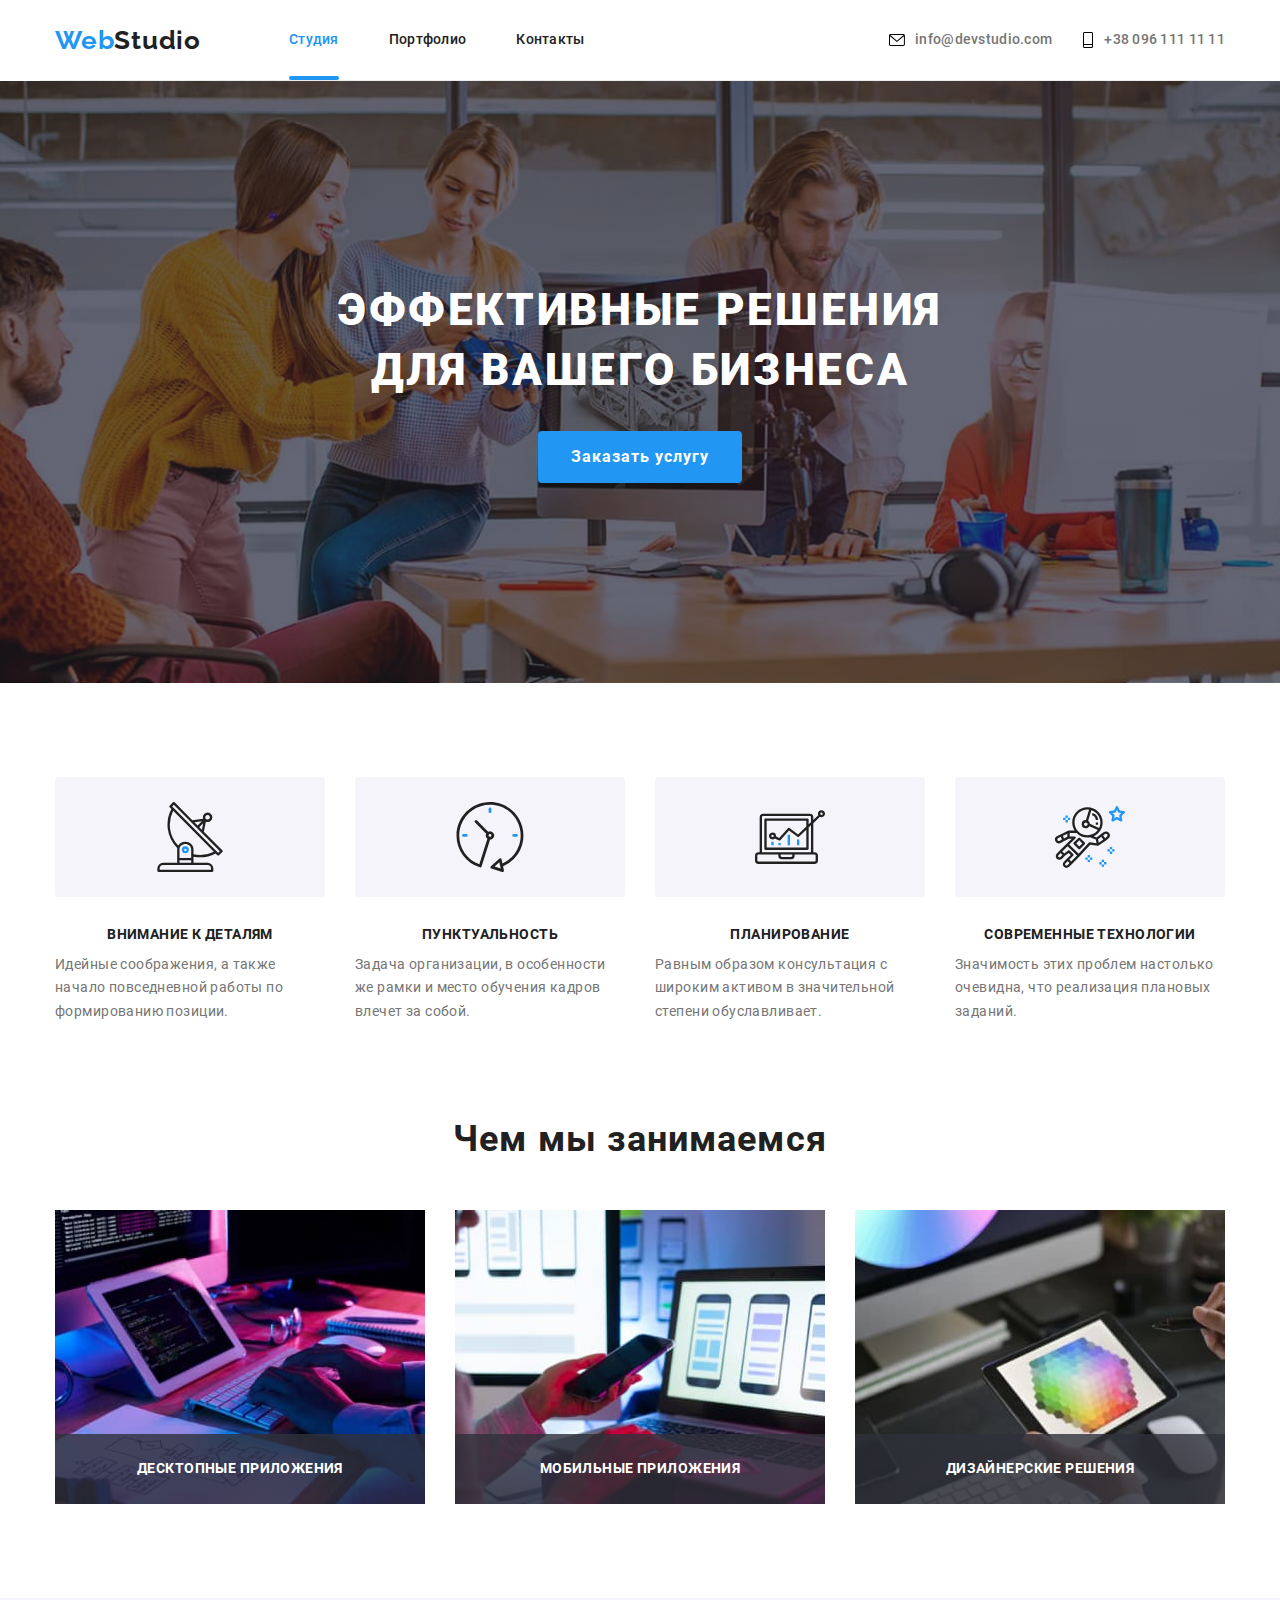
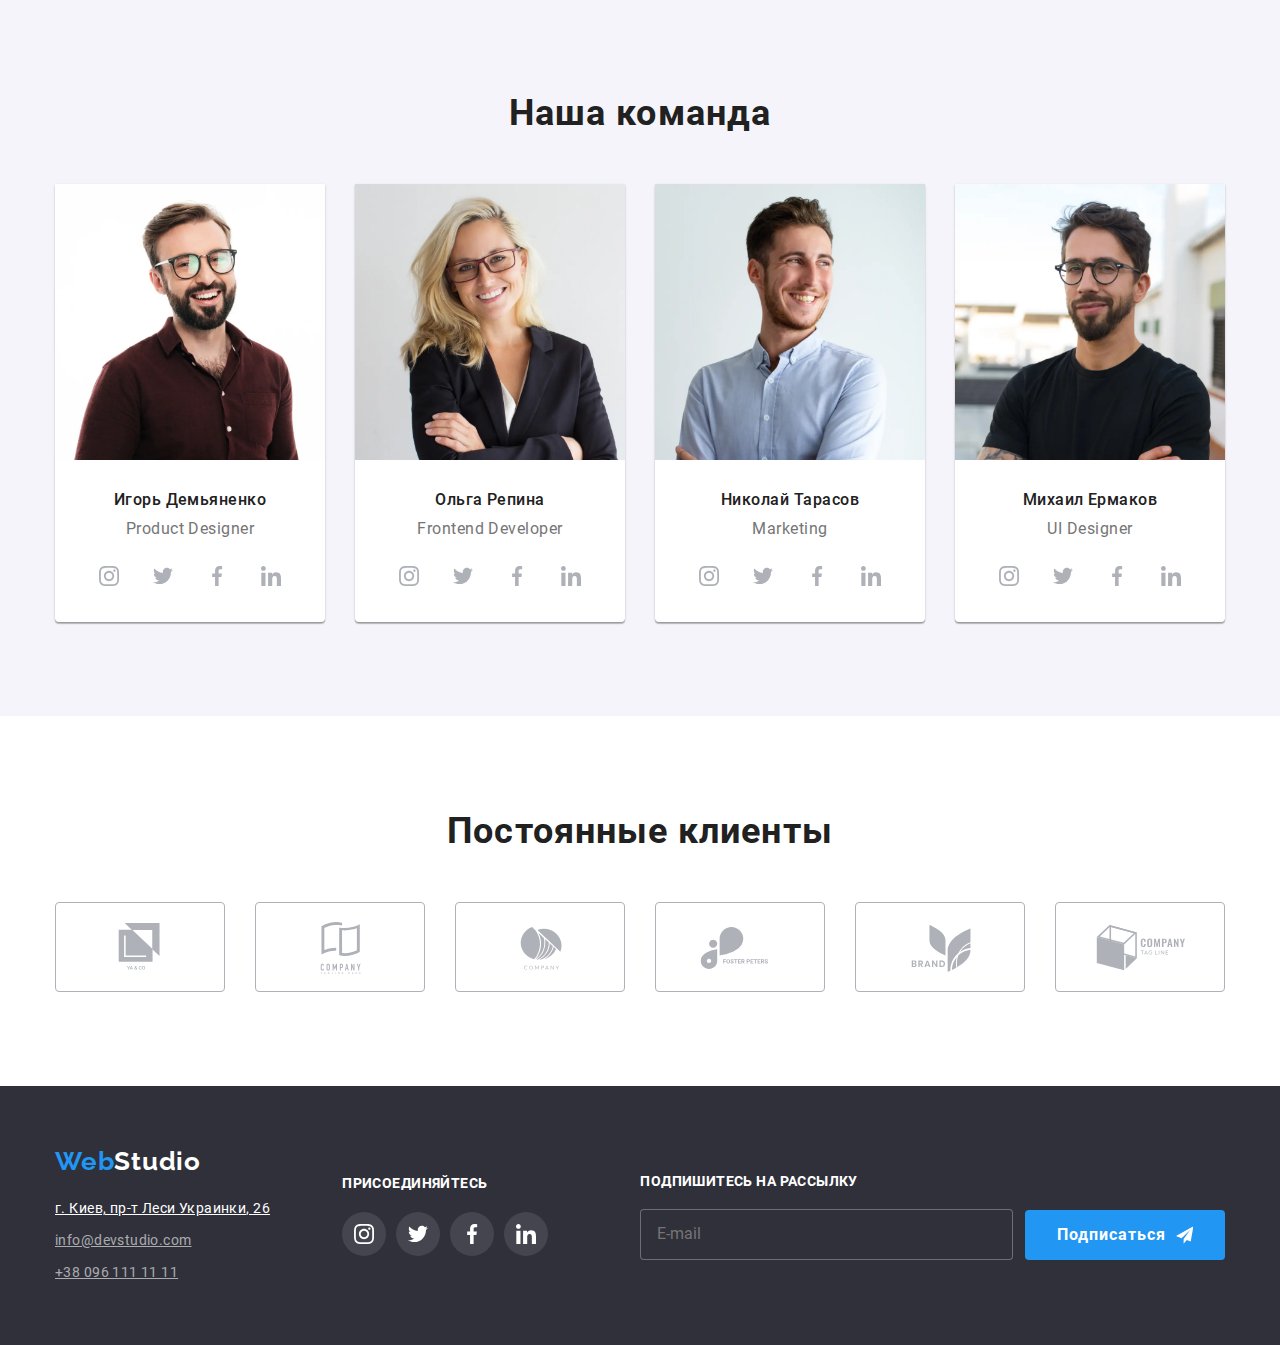
==== commit c3314e49: "HW-8-commit4" ====
--- a/index.html
+++ b/index.html
@@ -95,15 +95,34 @@
           <h2 class="what-we-do-title">Чем мы занимаемся</h2>
           <ul class="what-we-do-list">
             <li>
-              <img src="./images/studio/box_1.jpg" alt="Box 1" width="370" />
+              <img 
+              srcset="
+              ./images/studio/box-1-370.jpg 1x,
+              ./images/studio/box-1-740@2x.jpg 2x"
+              
+              src="./images/studio/box-1-370.jpg"
+              alt="Box 1"
+              width="370"/>
               <p>Десктопные приложения</p>
             </li>
             <li>
-              <img src="./images/studio/box_2.jpg" alt="Box 2" width="370" />
+              <img srcset="
+              ./images/studio/box-2-370.jpg 1x,
+              ./images/studio/box-2-740@2x.jpg 2x"
+              src="./images/studio/box-2-370.jpg"
+              alt="Box 2"
+              width="370" />
               <p>Мобильные приложения</p>
             </li>
             <li>
-              <img src="./images/studio/box_3.jpg" alt="Box 3" width="370" />
+              <img 
+              srcset="
+              ./images/studio/box-3-370.jpg 1x,
+              ./images/studio/box-3-740@2x.jpg 2x"
+              
+              src="./images/studio/box-3-370.jpg"
+              alt="Box 3"
+              width="370"/>
               <p>Дизайнерские решения</p>
             </li>            
           </ul>
@@ -115,11 +134,33 @@
           <h2 class="our-team-title">Наша команда</h2>
           <ul class="our-team-list">
             <li class="our-team-item">
-              <img class="our-team-img"
-                src="./images/studio/yhor_demianenko.jpg"
+              <picture>
+                <source
+                srcset="
+                ./images/studio/tm1-mob-450.webp 450w,
+                ./images/studio/tm1-mob-900.webp 900w,
+                ./images/studio/tm1-tab-450.webp 450w,
+                ./images/studio/tm1-tab-900.webp 900w,
+                ./images/studio/tm1-desk-450.webp 450w,
+                ./images/studio/tm1-desk-900.webp 900w
+                "
+                type="image/webp"/>
+                               
+                <img class="our-team-img"
+                srcset="
+                ./images/studio/tm1-mob-450.jpg 450w,
+                ./images/studio/tm1-mob-900.jpg 900w,
+                ./images/studio/tm1-tab-450.jpg 450w,
+                ./images/studio/tm1-tab-900.jpg 900w,
+                ./images/studio/tm1-desk-450.jpg 450w,
+                ./images/studio/tm1-desk-900.jpg 900w
+                "              
+                src="./images/studio/tm1-mob-450.jpg" 
                 alt="Игорь Демьяненко"
-
-              />
+                sizes="(min-width: 1200px) 25vw, (min-width: 768px) 50vw, 100vw,"
+                />
+
+              </picture>
               <h3>Игорь Демьяненко</h3>
               <p>Product Designer</p>
               <ul class="team-socials-list">
@@ -142,11 +183,28 @@
               </ul>
             </li>
             <li class="our-team-item">
-              <img class="our-team-img"
-                src="./images/studio/olha_repyna.jpg"
-                alt="Ольга Репина"
-              
-              />
+              <picture>
+                <source srcset="
+                  ./images/studio/tm2-mob-450.webp 450w,
+                  ./images/studio/tm2-mob-900.webp 900w,
+                  ./images/studio/tm2-tab-450.webp 450w,
+                  ./images/studio/tm2-tab-900.webp 900w,
+                  ./images/studio/tm2-desk-450.webp 450w,
+                  ./images/studio/tm2-desk-900.webp 900w
+                  " type="image/webp" />
+              
+                <img class="our-team-img" srcset="
+                  ./images/studio/tm2-mob-450.jpg 450w,
+                  ./images/studio/tm2-mob-900.jpg 900w,
+                  ./images/studio/tm2-tab-450.jpg 450w,
+                  ./images/studio/tm2-tab-900.jpg 900w,
+                  ./images/studio/tm2-desk-450.jpg 450w,
+                  ./images/studio/tm2-desk-900.jpg 900w
+                  " src="./images/studio/tm2-mob-450.jpg" 
+                  alt="Ольга Репина"
+                  sizes="(min-width: 1200px) 25vw, (min-width: 768px) 50vw, 100vw," />
+              
+              </picture>
               <h3>Ольга Репина</h3>
               <p>Frontend Developer</p>
               <ul class="team-socials-list">
@@ -169,11 +227,28 @@
               </ul>
             </li>
             <li class="our-team-item">
-              <img class="our-team-img"
-                src="./images/studio/nykolai_tarasov.jpg"
-                alt="Николай Тарасов"
-               
-              />
+              <picture>
+                <source srcset="
+                  ./images/studio/tm3-mob-450.webp 450w,
+                  ./images/studio/tm3-mob-900.webp 900w,
+                  ./images/studio/tm3-tab-450.webp 450w,
+                  ./images/studio/tm3-tab-900.webp 900w,
+                  ./images/studio/tm3-desk-450.webp 450w,
+                  ./images/studio/tm3-desk-900.webp 900w
+                  " type="image/webp" />
+              
+                <img class="our-team-img" srcset="
+                  ./images/studio/tm3-mob-450.jpg 450w,
+                  ./images/studio/tm3-mob-900.jpg 900w,
+                  ./images/studio/tm3-tab-450.jpg 450w,
+                  ./images/studio/tm3-tab-900.jpg 900w,
+                  ./images/studio/tm3-desk-450.jpg 450w,
+                  ./images/studio/tm3-desk-900.jpg 900w
+                  " src="./images/studio/tm3-mob-450.jpg"
+                  alt="Николай Тарасов"
+                  sizes="(min-width: 1200px) 25vw, (min-width: 768px) 50vw, 100vw," />
+              
+              </picture>
               <h3>Николай Тарасов</h3>
               <p>Marketing</p>
               <ul class="team-socials-list">
@@ -196,11 +271,28 @@
               </ul>
             </li>
             <li class="our-team-item">
-              <img class="our-team-img"
-                src="./images/studio/mykhayl_ermakov.jpg"
-                alt="Михаил Ермаков"
-               
-              />
+              <picture>
+                <source srcset="
+                ./images/studio/tm4-mob-450.webp 450w,
+                ./images/studio/tm4-mob-900.webp 900w,
+                ./images/studio/tm4-tab-450.webp 450w,
+                ./images/studio/tm4-tab-900.webp 900w,
+                ./images/studio/tm4-desk-450.webp 450w,
+                ./images/studio/tm4-desk-900.webp 900w
+                " type="image/webp" />
+              
+                <img class="our-team-img" srcset="
+                  ./images/studio/tm4-mob-450.jpg 450w,
+                  ./images/studio/tm4-mob-900.jpg 900w,
+                  ./images/studio/tm4-tab-450.jpg 450w,
+                  ./images/studio/tm4-tab-900.jpg 900w,
+                  ./images/studio/tm4-desk-450.jpg 450w,
+                  ./images/studio/tm4-desk-900.jpg 900w
+                  " src="./images/studio/tm4-mob-450.jpg" 
+                  alt="Михаил Ермаков"
+                  sizes="(min-width: 1200px) 25vw, (min-width: 768px) 50vw, 100vw," />
+              
+              </picture>
               <h3>Михаил Ермаков</h3>
               <p>UI Designer</p>
               <ul class="team-socials-list">
--- a/css/main.min.css
+++ b/css/main.min.css
@@ -1,2 +1,2 @@
-@font-face{font-family:'Roboto';font-style:normal;font-weight:400;src:url("../fonts/roboto/roboto-v20-latin_cyrillic-regular.eot");src:local("Roboto"),local("Roboto-Regular"),url("../fonts/roboto/roboto-v20-latin_cyrillic-regular.eot?#iefix") format("embedded-opentype"),url("../fonts/roboto/roboto-v20-latin_cyrillic-regular.woff2") format("woff2"),url("../fonts/roboto/roboto-v20-latin_cyrillic-regular.woff") format("woff"),url("../fonts/roboto/roboto-v20-latin_cyrillic-regular.ttf") format("truetype"),url("../fonts/roboto/roboto-v20-latin_cyrillic-regular.svg#Roboto") format("svg")}@font-face{font-family:'Roboto';font-style:normal;font-weight:500;src:url("../fonts/roboto/roboto-v20-latin_cyrillic-500.eot");src:local("Roboto Medium"),local("Roboto-Medium"),url("../fonts/roboto/roboto-v20-latin_cyrillic-500.eot?#iefix") format("embedded-opentype"),url("../fonts/roboto/roboto-v20-latin_cyrillic-500.woff2") format("woff2"),url("../fonts/roboto/roboto-v20-latin_cyrillic-500.woff") format("woff"),url("../fonts/roboto/roboto-v20-latin_cyrillic-500.ttf") format("truetype"),url("../fonts/roboto/roboto-v20-latin_cyrillic-500.svg#Roboto") format("svg")}@font-face{font-family:'Roboto';font-style:normal;font-weight:700;src:url("../fonts/roboto/roboto-v20-latin_cyrillic-700.eot");src:local("Roboto Bold"),local("Roboto-Bold"),url("../fonts/roboto/roboto-v20-latin_cyrillic-700.eot?#iefix") format("embedded-opentype"),url("../fonts/roboto/roboto-v20-latin_cyrillic-700.woff2") format("woff2"),url("../fonts/roboto/roboto-v20-latin_cyrillic-700.woff") format("woff"),url("../fonts/roboto/roboto-v20-latin_cyrillic-700.ttf") format("truetype"),url("../fonts/roboto/roboto-v20-latin_cyrillic-700.svg#Roboto") format("svg")}@font-face{font-family:'Roboto';font-style:normal;font-weight:900;src:url("../fonts/roboto/roboto-v20-latin_cyrillic-900.eot");src:local("Roboto Black"),local("Roboto-Black"),url("../fonts/roboto/roboto-v20-latin_cyrillic-900.eot?#iefix") format("embedded-opentype"),url("../fonts/roboto/roboto-v20-latin_cyrillic-900.woff2") format("woff2"),url("../fonts/roboto/roboto-v20-latin_cyrillic-900.woff") format("woff"),url("../fonts/roboto/roboto-v20-latin_cyrillic-900.ttf") format("truetype"),url("../fonts/roboto/roboto-v20-latin_cyrillic-900.svg#Roboto") format("svg")}.footer-btn,.hero-button,.modal-submit-btn{border-radius:4px;border:1px solid transparent;min-width:200px;padding:10px 32px;font-family:inherit;font-weight:700;font-size:16px;line-height:1.87;letter-spacing:0.06em;color:#fff;background-color:#2196f3;cursor:pointer;transition-property:all;transition-duration:250ms;transition-timing-function:cubic-bezier(0.4, 0, 0.2, 1)}html{box-sizing:border-box}*,*::before,*::after{box-sizing:inherit}body,header{margin:0px;font-family:'Roboto', sans-serif;font-style:normal;color:#757575;background-color:#fff}ul{list-style:none;padding:0px;margin:0px}h2,h3,p,li{padding:0px;margin:0px}.container{margin:0 auto;padding-left:15px;padding-right:15px}@media screen and (min-width: 480px){.container{width:480px}}@media screen and (min-width: 768px){.container{width:768px}}@media screen and (min-width: 1200px){.container{width:1200px}}.page-header{position:relative;padding-top:16px;padding-bottom:16px;background-color:#fff;border-bottom:1px solid #ececec}@media screen and (min-width: 768px){.page-header{display:flex;justify-content:space-between;align-items:center;padding-top:0;padding-bottom:0}}.logo{display:block;align-items:center;font-family:'Raleway', sans-serif;font-weight:700;font-size:26px;line-height:1.19;letter-spacing:0.03em;text-decoration:none;color:#2196f3}.logo-header{color:#212121}.logo:hover,.logo-header:hover{cursor:pointer}.menu-button{position:absolute;display:block;top:22px;right:23px;display:inline-flex;margin:0;padding:0;border:none;background-color:transparent;transition-property:all;transition-duration:250ms;transition-timing-function:cubic-bezier(0.4, 0, 0.2, 1)}.menu-button .icon-cross{display:none}.menu-button.is-open .icon-cross{display:block}.menu-button.is-open .icon-menu{display:none}@media screen and (min-width: 768px){.menu-button{display:none}}.menu-button:hover,.menu-button:focus{fill:#2196f3;outline:none}.menu-container{text-align:center;background-color:#fff;z-index:5}@media screen and (max-width: 767px){.menu-container{display:none;position:absolute;padding:40px 0;top:100%;left:0;width:100%;border-top:1px solid #ececec}.menu-container.is-open{display:block}}@media screen and (min-width: 768px){.menu-container{display:flex;justify-content:space-between;width:100%}}.menu-nav{margin-bottom:40px}.site-nav{display:flex;flex-direction:column}.site-nav li{position:relative;margin-right:auto;margin-left:auto}.site-nav a{display:block;padding-top:20px;padding-bottom:20px;font-weight:500;font-size:18px;line-height:1.17;letter-spacing:0.02em;color:#212121;text-decoration:none;transition-property:all;transition-duration:250ms;transition-timing-function:cubic-bezier(0.4, 0, 0.2, 1)}.site-nav a:hover,.site-nav a:focus{color:#2196f3}.link.current{color:#2196f3}.current::after{content:'';display:block;position:absolute;bottom:0%;left:0%;width:100%;height:4px;background-color:#2196f3;border-radius:2px}.nav-link{display:inline-block;padding-top:8px;padding-bottom:8px;font-style:normal;font-weight:500;font-size:18px;line-height:1.17;letter-spacing:0.02em;color:#757575;text-decoration:none;transition-property:all;transition-duration:250ms;transition-timing-function:cubic-bezier(0.4, 0, 0.2, 1)}.nav-link:hover,.nav-link:focus{color:#2196f3;cursor:pointer}.nav-icon{margin-right:10px;transition-property:all;transition-duration:250ms;transition-timing-function:cubic-bezier(0.4, 0, 0.2, 1)}.nav-link:hover .nav-icon,.nav-link:focus .nav-icon{fill:#2196f3;cursor:pointer}@media screen and (min-width: 767px){.logo{margin-right:88px}.menu-nav{margin-bottom:0}.site-nav{display:flex;flex-direction:row;justify-content:space-between}.site-nav li:not(:last-child){margin-right:50px}.site-nav a{padding-top:32px;padding-bottom:32px;font-size:14px;line-height:1.14}.auth-nav{padding:12px 0;text-align:start}.nav-link{display:flex;align-items:center;font-size:12px;line-height:1.17;padding:5px 0}}@media screen and (min-width: 1200px){.auth-nav{display:flex;align-items:center;padding-top:0;padding-bottom:0}.auth-nav li:not(:last-child){margin-right:30px}.nav-link{font-size:14px;line-height:1.14;padding:32px 0}}.footer{background-color:#2f303a;padding:60px 0px}.footer-container{text-align:center}@media screen and (min-width: 768px){.footer-container{display:flex;flex-wrap:wrap;justify-content:center;align-items:center}}@media screen and (min-width: 1200px){.footer-container{display:flex;justify-content:space-between;align-items:center}}@media screen and (min-width: 768px) and (max-width: 1199px){.footer-adress,.footer-sosials,.subscribe-section{flex-basis:calc(100% / 2)}}.footer-adress{text-align:center;margin-bottom:60px}.logo-footer{display:inline-block;margin-bottom:20px;font-family:'Raleway', sans-serif;font-weight:700;font-size:26px;line-height:1.19;letter-spacing:0.03em;text-decoration:none;color:#2196f3}.logo-footer-part{color:#fff}.address{display:block;margin-bottom:8px;font-weight:400;font-size:14px;font-style:normal;line-height:1.71;letter-spacing:0.03em;color:#fff;transition-property:all;transition-duration:250ms;transition-timing-function:cubic-bezier(0.4, 0, 0.2, 1)}.address:hover,.address:focus{color:#2196f3}.contacts li:not(:last-child){margin-bottom:8px}.contacts a{font-weight:400;font-size:14px;font-style:normal;line-height:1.71;letter-spacing:0.03em;color:rgba(255,255,255,0.6);transition-property:all;transition-duration:250ms;transition-timing-function:cubic-bezier(0.4, 0, 0.2, 1)}.contacts a:hover,.contacts a:focus{color:#2196f3}.footer-sosials{text-align:center;align-items:center;margin-bottom:60px}@media screen and (min-width: 1200px){.footer-adress,.footer-sosials{margin-bottom:0;flex-grow:1;text-align:start}}.footer-sosials h3,.subscribe{font-weight:700;font-size:14px;line-height:1.14;letter-spacing:0.03em;text-transform:uppercase;color:#fff;margin-bottom:20px}.footer-sosials-list{display:flex;justify-content:center}@media screen and (min-width: 1200px){.footer-sosials-list{justify-content:flex-start}}.footer-sosials-item:not(:last-child){margin-right:10px}.footer-sosials-link{display:flex;justify-content:center;width:44px;height:44px;border-radius:50%;background-color:rgba(255,255,255,0.1);align-items:center;transition-property:all;transition-duration:250ms;transition-timing-function:cubic-bezier(0.4, 0, 0.2, 1)}.footer-sosials-link:hover,.footer-sosials-link:focus{background-color:#2196f3}.footer-sosials-icon{fill:#fff}@media screen and (min-width: 1200px){.subscribe-section{flex-grow:2;padding-left:20px;text-align:start}}.subscribe{display:inline-block}.footer-form{text-align:center}@media screen and (min-width: 1200px){.footer-form{display:flex;align-items:center}}.footer-input{width:100%;padding-top:15px;padding-bottom:15px;padding-left:16px;margin-right:12px;border:1px solid rgba(255,255,255,0.3);border-radius:4px;color:rgba(255,255,255,0.6);background-color:#2f303a;margin-bottom:20px}@media screen and (min-width: 1200px){.footer-input{margin-bottom:0}}.footer-form-field input::placeholder{font-family:Roboto;font-size:16px;line-height:1.25;letter-spacing:0.03em;color:rgba(255,255,255,0.6)}.footer-btn{display:flex;align-items:center;margin-right:auto;margin-left:auto;border:none}.footer-btn:hover,.footer-btn:focus{color:#2196f3;background-color:#fff}.footer-btn-icon{fill:#fff;cursor:pointer;margin-left:10px;transition-property:fill;transition-duration:250ms;transition-timing-function:cubic-bezier(0.4, 0, 0.2, 1)}.footer-btn:hover .footer-btn-icon{fill:#2196f3;outline:transparent}.Hero{background-color:#2f303a;text-align:center}.hero-title{display:block;margin-top:0px;margin-bottom:30px;margin-right:auto;margin-left:auto;width:360px;font-style:normal;font-weight:900;font-size:26px;line-height:1.42;letter-spacing:0.06em;text-transform:uppercase;color:#fff}@media screen and (min-width: 1200px){.hero-title{font-size:44px;line-height:1.36;width:696px}}.hero-overlay{margin:0 auto;padding-bottom:200px;padding-top:200px;max-width:1600px;background-image:linear-gradient(to right, rgba(47,48,58,0.4), rgba(47,48,58,0.4)),url(../images/studio/hero_bg.jpg);background-repeat:no-repeat;background-position:center;background-size:cover}.hero-button:hover,.hero-button:focus{color:#2196f3;background-color:#fff}.backdrop{position:fixed;top:0;left:0;width:100%;height:100%;background-color:rgba(0,0,0,0.2);z-index:10;overflow-y:scroll;transition-duration:250ms;transition-timing-function:cubic-bezier(0.4, 0, 0.2, 1)}.backdrop.is-hidden{opacity:0;pointer-events:none}.modal{display:flex;flex-direction:column;align-items:center;position:absolute;top:50%;left:50%;transform:translate(-50%, -50%);outline:none;margin-left:auto;margin-right:auto;padding:40px;border-radius:4px;background-color:#fff;box-shadow:0px 1px 3px rgba(0,0,0,0.12),0px 1px 1px rgba(0,0,0,0.14),0px 2px 1px rgba(0,0,0,0.2);transition:transform 250ms}@media screen and (max-width: 1199px){.modal{min-width:450px}}.is-hidden .modal{transform:translate(-50%, 0%) scale(0.25)}.modal-close-btn{display:flex;justify-content:center;align-items:center;position:absolute;top:8px;right:8px;width:30px;height:30px;border-radius:50%;border:1px solid rgba(0,0,0,0.1);background-color:#fff}.modal-close-btn:hover .cross-btn{fill:#2196f3}.modal p{display:inline-block;font-weight:700;font-size:20px;line-height:1.15;text-align:center;letter-spacing:0.03em;color:#212121;margin-bottom:12px}.modal-form{display:flex;flex-direction:column;align-items:flex-start;width:100%;padding-top:18px}.modal-form-item{position:relative;margin-bottom:28px;width:100%}.modal-form-item:last-child{margin-bottom:20px}.modal-input-label{position:absolute;top:-18px;left:0;font-size:12px;line-height:1.17;letter-spacing:0.01em}.modal-input-container{position:relative;width:100%}.modal-input{width:100%;border:1px solid rgba(33,33,33,0.2);border-radius:4px;height:40px;padding-left:42px;transition-duration:250ms;transition-timing-function:cubic-bezier(0.4, 0, 0.2, 1)}.modal-input-icon{position:absolute;top:50%;left:15px;transform:translateY(-50%);transition-duration:250ms;transition-timing-function:cubic-bezier(0.4, 0, 0.2, 1)}.modal-textarea{resize:none;height:120px;width:100%;padding:12px 16px;border:1px solid rgba(33,33,33,0.2);border-radius:4px;transition-duration:250ms;transition-timing-function:cubic-bezier(0.4, 0, 0.2, 1)}.modal-textarea::placeholder{font-size:12px;line-height:14px;letter-spacing:0.01em;color:rgba(117,117,117,0.5)}.modal-input:hover,.modal-input:focus,.modal-textarea:hover,.modal-textarea:focus{outline:none;border:1px solid #2196f3;border-radius:4px}.modal-input:hover+.modal-input-icon,.modal-input:focus+.modal-input-icon{fill:#2196f3}.modal-checkbox{display:flex;align-items:center;font-size:12px;line-height:1.17;letter-spacing:0.03em}@media screen and (min-width: 1200px){.modal-checkbox{font-size:14px;line-height:1.71}}.modal-checkbox-input{position:absolute;width:1px;height:1px;margin:-1px;padding:0;overflow:hidden;border:0;clip:rect(0 0 0 0)}.modal-checkbox-icon{display:inline-block;width:16px;height:15px;border-radius:2px;border:1px solid #212121;margin-right:8px}.modal-checkbox-input:checked+.modal-checkbox-icon{border-color:#2196f3;background-color:#2196f3;background-image:url(../images/studio/checkbox-icon.svg);background-size:contain;background-origin:border-box}.modal-checkbox a{color:#2196f3;margin-left:5px}.modal-submit-btn{margin-top:30px;margin-left:auto;margin-right:auto}.modal-submit-btn:hover,.modal-submit-btn:focus{color:#2196f3;background-color:#fff;outline:solid 1px #2196f3}.features-container{padding-top:60px;padding-bottom:60px}@media screen and (min-width: 1200px){.features-container{padding-top:94px;padding-bottom:94px}}@media screen and (min-width: 768px){.features-list{display:flex;flex-wrap:wrap;justify-content:space-between}}@media screen and (min-width: 1200px){.features-list{display:flex;justify-content:space-between}}.features-list-item{flex-basis:100%}.features-list-item h3{text-align:center;margin-bottom:10px;font-weight:700;font-size:14px;line-height:1.14;letter-spacing:0.03em;text-transform:uppercase;color:#212121}.features-list-item p{font-weight:400;font-size:14px;line-height:1.71;letter-spacing:0.03em;color:#757575}@media screen and (max-width: 767px){.features-list-item:not(:last-child){margin-bottom:30px}}@media screen and (min-width: 768px){.features-list-item{flex-basis:calc((100% - 2 * 30px) / 2)}}@media screen and (min-width: 1200px){.features-list-item{flex-basis:calc((100% - 4 * 30px) / 4)}}@media screen and (min-width: 768px){.features-list{margin:-15px}.features-list-item{margin:15px}}.features-list-item::before{display:block;content:'';height:120px;margin-bottom:30px;border-radius:4px;background-color:#f5f4fa;background-repeat:no-repeat;background-position:center}.features-list-item:nth-child(1)::before{background-image:url(../images/studio/antenna.svg)}.features-list-item:nth-child(2)::before{background-image:url(../images/studio/clock.svg)}.features-list-item:nth-child(3)::before{background-image:url(../images/studio/diagram.svg)}.features-list-item:nth-child(4)::before{background-image:url(../images/studio/astronaut.svg)}.what-we-do{padding-bottom:94px}@media screen and (max-width: 1199px){.what-we-do{display:none}}.what-we-do-title{margin-bottom:50px;font-weight:700;font-size:36px;line-height:1.167;text-align:center;letter-spacing:0.03em;color:#212121}.what-we-do-list{display:flex;flex-wrap:wrap}.what-we-do-list li{margin-right:30px;margin-bottom:30px;position:relative}.what-we-do-list li:nth-child(3n){margin-right:0}.what-we-do-list li:nth-last-child(-n+3){margin-bottom:0}.what-we-do-list img{display:block}.what-we-do-list p{position:absolute;bottom:0;left:0;width:100%;padding-top:27px;padding-bottom:27px;font-weight:700;font-size:14px;line-height:1.14;text-align:center;letter-spacing:0.03em;text-transform:uppercase;color:#fff;background-image:linear-gradient(to right, rgba(47,48,58,0.8), rgba(47,48,58,0.8))}.our-team{background-color:#f5f4fa}.our-team-container{padding-top:60px;padding-bottom:60px}@media screen and (min-width: 1200px){.our-team-container{padding-top:94px;padding-bottom:94px}}.our-team-title{margin-bottom:30px;font-weight:700;font-size:28px;line-height:1.167;text-align:center;letter-spacing:0.03em;color:#212121}@media screen and (min-width: 1200px){.our-team-title{font-size:36px;margin-bottom:50px}}@media screen and (min-width: 768px){.our-team-list{display:flex;flex-wrap:wrap;justify-content:space-between;margin:-15px}}.our-team-item{margin-bottom:30px;padding-bottom:24px;background-color:#fff;box-shadow:0px 1px 3px rgba(0,0,0,0.12),0px 1px 1px rgba(0,0,0,0.14),0px 2px 1px rgba(0,0,0,0.2);border-radius:0px 0px 4px 4px}@media screen and (max-width: 767px){.our-team-item:last-child{margin-bottom:0}}@media screen and (min-width: 768px){.our-team-item{margin:15px}}.our-team-item h3{margin-bottom:10px;font-weight:500;font-size:16px;line-height:1.188;text-align:center;letter-spacing:0.03em;color:#212121}.our-team-item p{margin-bottom:16px;font-weight:400;font-size:16px;line-height:1.188;text-align:center;letter-spacing:0.03em;color:#757575}@media screen and (min-width: 768px){.our-team-item{flex-basis:calc((100% - 2 * 30px) / 2)}}@media screen and (min-width: 1200px){.our-team-item{flex-basis:calc((100% - 4 * 30px) / 4)}}.our-team-img{display:block;margin-bottom:30px;width:100%}.team-socials-list{display:flex;justify-content:center}.team-socials-item:not(:last-child){margin-right:10px}.team-sosials-link{display:flex;justify-content:center;width:44px;height:44px;border-radius:50%;fill:#afb1b8;background-color:#fff;align-items:center;transition-property:all;transition-duration:250ms;transition-timing-function:cubic-bezier(0.4, 0, 0.2, 1)}.team-sosials-icon{width:20px;height:20px;transition-property:all;transition-duration:250ms;transition-timing-function:cubic-bezier(0.4, 0, 0.2, 1)}.team-sosials-link:hover,.team-sosials-link:focus{background-color:#2196f3}.team-sosials-link:hover .team-sosials-icon,.team-sosials-link:focus .team-sosials-icon{fill:#fff}.customers-container{padding-top:60px;padding-bottom:60px;text-align:center;align-items:center}@media screen and (min-width: 1200px){.customers-container{padding-top:94px;padding-bottom:94px}}.customers-title{margin-bottom:30px;font-weight:700;font-size:28px;line-height:1.167;text-align:center;letter-spacing:0.03em;color:#212121}@media screen and (min-width: 1200px){.customers-title{font-size:36px;margin-bottom:50px}}.customers-list{display:flex;flex-wrap:wrap;justify-content:center;align-items:center;margin:-15px}.customers-list-item{margin:15px;flex-basis:calc((100% - 2 * 30px) / 2)}@media screen and (min-width: 768px){.customers-list-item{flex-basis:calc((100% - 3 * 30px) / 3)}}@media screen and (min-width: 1200px){.customers-list-item{flex-basis:calc((100% - 6 * 30px) / 6)}}.customers-list-link{display:block;align-items:center;width:100%;height:90px;border:1px solid #afb1b8;border-radius:4px;fill:#afb1b8;transition-property:all;transition-duration:250ms;transition-timing-function:cubic-bezier(0.4, 0, 0.2, 1)}.customers-list-link:hover,.customers-list-link:focus{fill:#2196f3;border-color:#2196f3}.customers-list-icon{width:inherit;height:inherit}.filter-list{display:flex;flex-wrap:wrap;justify-content:start;padding-top:60px;padding-bottom:40px;margin:-4px}@media screen and (min-width: 768px){.filter-list{justify-content:center}}.filter{padding:6px 22px;margin:4px;border-radius:4px;border-color:#f5f4fa;font-weight:500;font-size:16px;line-height:1.62;text-align:center;letter-spacing:0.03em;background-color:#f5f4fa;color:#212121;transition-property:all;transition-duration:250ms;transition-timing-function:cubic-bezier(0.4, 0, 0.2, 1)}.filter:hover,.filter:focus{outline:none;background-color:#2196f3;border-color:#2196f3;color:#fff}.projects-list{padding-bottom:60px}@media screen and (min-width: 768px){.projects-list{display:flex;flex-wrap:wrap;justify-content:space-between;margin:-15px}}@media screen and (min-width: 1200px){.projects-list{padding-bottom:94px}}.projects-list-item{margin-bottom:30px;padding-bottom:20px;width:100%;border:1px solid #eeeeee;box-sizing:border-box;transition-property:all;transition-duration:250ms;transition-timing-function:cubic-bezier(0.4, 0, 0.2, 1)}@media screen and (min-width: 768px){.projects-list-item{flex-basis:calc((100% - 2 * 30px) / 2);margin:15px}}@media screen and (min-width: 1200px){.projects-list-item{flex-basis:calc((100% - 3 * 30px) / 3)}}.projects-list-item:hover,.projects-list-item:focus{box-shadow:0px 1px 1px rgba(0,0,0,0.12),0px 4px 4px rgba(0,0,0,0.06),1px 4px 6px rgba(0,0,0,0.16)}.projects-list-link{text-decoration:none}.projects-content{padding-left:24px;padding-right:24px}.projects h3{margin-bottom:4px;font-weight:700;font-size:18px;line-height:2;letter-spacing:0.06em;color:#212121}.projects-list-link .project-type{font-weight:400;font-size:16px;line-height:1.87;letter-spacing:0.03em;color:#757575}.projects-img{display:block;width:100%}.projects-overlay{position:relative;overflow:hidden;margin-bottom:20px}.projects-overlay-text{display:flex;align-items:center;position:absolute;padding-left:24px;padding-right:24px;top:0;left:0;width:100%;height:100%;color:#fff;font-size:18px;line-height:1.56;background:rgba(33,150,243,0.9);transform:translatey(100%);transition-duration:250ms;transition-timing-function:cubic-bezier(0.4, 0, 0.2, 1)}.projects-list-link:hover .projects-overlay-text,.projects-list-link:focus .projects-overlay-text{transform:translatey(0)}
+@font-face{font-family:'Roboto';font-style:normal;font-weight:400;src:url("../fonts/roboto/roboto-v20-latin_cyrillic-regular.eot");src:local("Roboto"),local("Roboto-Regular"),url("../fonts/roboto/roboto-v20-latin_cyrillic-regular.eot?#iefix") format("embedded-opentype"),url("../fonts/roboto/roboto-v20-latin_cyrillic-regular.woff2") format("woff2"),url("../fonts/roboto/roboto-v20-latin_cyrillic-regular.woff") format("woff"),url("../fonts/roboto/roboto-v20-latin_cyrillic-regular.ttf") format("truetype"),url("../fonts/roboto/roboto-v20-latin_cyrillic-regular.svg#Roboto") format("svg")}@font-face{font-family:'Roboto';font-style:normal;font-weight:500;src:url("../fonts/roboto/roboto-v20-latin_cyrillic-500.eot");src:local("Roboto Medium"),local("Roboto-Medium"),url("../fonts/roboto/roboto-v20-latin_cyrillic-500.eot?#iefix") format("embedded-opentype"),url("../fonts/roboto/roboto-v20-latin_cyrillic-500.woff2") format("woff2"),url("../fonts/roboto/roboto-v20-latin_cyrillic-500.woff") format("woff"),url("../fonts/roboto/roboto-v20-latin_cyrillic-500.ttf") format("truetype"),url("../fonts/roboto/roboto-v20-latin_cyrillic-500.svg#Roboto") format("svg")}@font-face{font-family:'Roboto';font-style:normal;font-weight:700;src:url("../fonts/roboto/roboto-v20-latin_cyrillic-700.eot");src:local("Roboto Bold"),local("Roboto-Bold"),url("../fonts/roboto/roboto-v20-latin_cyrillic-700.eot?#iefix") format("embedded-opentype"),url("../fonts/roboto/roboto-v20-latin_cyrillic-700.woff2") format("woff2"),url("../fonts/roboto/roboto-v20-latin_cyrillic-700.woff") format("woff"),url("../fonts/roboto/roboto-v20-latin_cyrillic-700.ttf") format("truetype"),url("../fonts/roboto/roboto-v20-latin_cyrillic-700.svg#Roboto") format("svg")}@font-face{font-family:'Roboto';font-style:normal;font-weight:900;src:url("../fonts/roboto/roboto-v20-latin_cyrillic-900.eot");src:local("Roboto Black"),local("Roboto-Black"),url("../fonts/roboto/roboto-v20-latin_cyrillic-900.eot?#iefix") format("embedded-opentype"),url("../fonts/roboto/roboto-v20-latin_cyrillic-900.woff2") format("woff2"),url("../fonts/roboto/roboto-v20-latin_cyrillic-900.woff") format("woff"),url("../fonts/roboto/roboto-v20-latin_cyrillic-900.ttf") format("truetype"),url("../fonts/roboto/roboto-v20-latin_cyrillic-900.svg#Roboto") format("svg")}.footer-btn,.hero-button,.modal-submit-btn{border-radius:4px;border:1px solid transparent;min-width:200px;padding:10px 32px;font-family:inherit;font-weight:700;font-size:16px;line-height:1.87;letter-spacing:0.06em;color:#fff;background-color:#2196f3;cursor:pointer;transition-property:all;transition-duration:250ms;transition-timing-function:cubic-bezier(0.4, 0, 0.2, 1)}html{box-sizing:border-box}*,*::before,*::after{box-sizing:inherit}body,header{margin:0px;font-family:'Roboto', sans-serif;font-style:normal;color:#757575;background-color:#fff}ul{list-style:none;padding:0px;margin:0px}h2,h3,p,li{padding:0px;margin:0px}.container{margin:0 auto;padding-left:15px;padding-right:15px}@media screen and (min-width: 480px){.container{width:480px}}@media screen and (min-width: 768px){.container{width:768px}}@media screen and (min-width: 1200px){.container{width:1200px}}.page-header{position:relative;padding-top:16px;padding-bottom:16px;background-color:#fff;border-bottom:1px solid #ececec}@media screen and (min-width: 768px){.page-header{display:flex;justify-content:space-between;align-items:center;padding-top:0;padding-bottom:0}}.logo{display:block;align-items:center;font-family:'Raleway', sans-serif;font-weight:700;font-size:26px;line-height:1.19;letter-spacing:0.03em;text-decoration:none;color:#2196f3}.logo-header{color:#212121}.logo:hover,.logo-header:hover{cursor:pointer}.menu-button{position:absolute;display:block;top:22px;right:23px;display:inline-flex;margin:0;padding:0;border:none;background-color:transparent;transition-property:all;transition-duration:250ms;transition-timing-function:cubic-bezier(0.4, 0, 0.2, 1)}.menu-button .icon-cross{display:none}.menu-button.is-open .icon-cross{display:block}.menu-button.is-open .icon-menu{display:none}@media screen and (min-width: 768px){.menu-button{display:none}}.menu-button:hover,.menu-button:focus{fill:#2196f3;outline:none}.menu-container{text-align:center;background-color:#fff;z-index:5}@media screen and (max-width: 767px){.menu-container{display:none;position:absolute;padding:40px 0;top:100%;left:0;width:100%;border-top:1px solid #ececec}.menu-container.is-open{display:block}}@media screen and (min-width: 768px){.menu-container{display:flex;justify-content:space-between;width:100%}}.menu-nav{margin-bottom:40px}.site-nav{display:flex;flex-direction:column;align-items:center}.site-nav li{position:relative}.site-nav a{display:block;padding-top:20px;padding-bottom:20px;font-weight:500;font-size:18px;line-height:1.17;letter-spacing:0.02em;color:#212121;text-decoration:none;transition-property:all;transition-duration:250ms;transition-timing-function:cubic-bezier(0.4, 0, 0.2, 1)}.site-nav a:hover,.site-nav a:focus{color:#2196f3}.link.current{color:#2196f3}.current::after{content:'';display:block;position:absolute;bottom:0%;left:0%;width:100%;height:4px;background-color:#2196f3;border-radius:2px}.nav-link{display:inline-block;padding-top:8px;padding-bottom:8px;font-style:normal;font-weight:500;font-size:18px;line-height:1.17;letter-spacing:0.02em;color:#757575;text-decoration:none;transition-property:all;transition-duration:250ms;transition-timing-function:cubic-bezier(0.4, 0, 0.2, 1)}.nav-link:hover,.nav-link:focus{color:#2196f3;cursor:pointer}.nav-icon{margin-right:10px;transition-property:all;transition-duration:250ms;transition-timing-function:cubic-bezier(0.4, 0, 0.2, 1)}.nav-link:hover .nav-icon,.nav-link:focus .nav-icon{fill:#2196f3;cursor:pointer}@media screen and (min-width: 767px){.logo{margin-right:88px}.menu-nav{margin-bottom:0}.site-nav{display:flex;flex-direction:row;justify-content:space-between}.site-nav li:not(:last-child){margin-right:50px}.site-nav a{padding-top:32px;padding-bottom:32px;font-size:14px;line-height:1.14}.auth-nav{padding:12px 0;text-align:start}.nav-link{display:flex;align-items:center;font-size:12px;line-height:1.17;padding:5px 0}}@media screen and (min-width: 1200px){.auth-nav{display:flex;align-items:center;padding-top:0;padding-bottom:0}.auth-nav li:not(:last-child){margin-right:30px}.nav-link{font-size:14px;line-height:1.14;padding:32px 0}}.footer{background-color:#2f303a;padding:60px 0px}.footer-container{text-align:center}@media screen and (min-width: 768px){.footer-container{display:flex;flex-wrap:wrap;justify-content:center;align-items:center}}@media screen and (min-width: 1200px){.footer-container{display:flex;justify-content:space-between;align-items:center}}@media screen and (min-width: 768px) and (max-width: 1199px){.footer-adress,.footer-sosials,.subscribe-section{flex-basis:calc(100% / 2)}}.footer-adress{text-align:center;margin-bottom:60px}.logo-footer{display:inline-block;margin-bottom:20px;font-family:'Raleway', sans-serif;font-weight:700;font-size:26px;line-height:1.19;letter-spacing:0.03em;text-decoration:none;color:#2196f3}.logo-footer-part{color:#fff}.address{display:block;margin-bottom:8px;font-weight:400;font-size:14px;font-style:normal;line-height:1.71;letter-spacing:0.03em;color:#fff;transition-property:all;transition-duration:250ms;transition-timing-function:cubic-bezier(0.4, 0, 0.2, 1)}.address:hover,.address:focus{color:#2196f3}.contacts li:not(:last-child){margin-bottom:8px}.contacts a{font-weight:400;font-size:14px;font-style:normal;line-height:1.71;letter-spacing:0.03em;color:rgba(255,255,255,0.6);transition-property:all;transition-duration:250ms;transition-timing-function:cubic-bezier(0.4, 0, 0.2, 1)}.contacts a:hover,.contacts a:focus{color:#2196f3}.footer-sosials{text-align:center;align-items:center;margin-bottom:60px}@media screen and (min-width: 1200px){.footer-adress,.footer-sosials{margin-bottom:0;flex-grow:1;text-align:start}}.footer-sosials h3,.subscribe{font-weight:700;font-size:14px;line-height:1.14;letter-spacing:0.03em;text-transform:uppercase;color:#fff;margin-bottom:20px}.footer-sosials-list{display:flex;justify-content:center}@media screen and (min-width: 1200px){.footer-sosials-list{justify-content:flex-start}}.footer-sosials-item:not(:last-child){margin-right:10px}.footer-sosials-link{display:flex;justify-content:center;width:44px;height:44px;border-radius:50%;background-color:rgba(255,255,255,0.1);align-items:center;transition-property:all;transition-duration:250ms;transition-timing-function:cubic-bezier(0.4, 0, 0.2, 1)}.footer-sosials-link:hover,.footer-sosials-link:focus{background-color:#2196f3}.footer-sosials-icon{fill:#fff}@media screen and (min-width: 1200px){.subscribe-section{flex-grow:2;padding-left:20px;text-align:start}}.subscribe{display:inline-block}.footer-form{text-align:center}@media screen and (min-width: 1200px){.footer-form{display:flex;align-items:center}}.footer-input{width:100%;padding-top:15px;padding-bottom:15px;padding-left:16px;margin-right:12px;border:1px solid rgba(255,255,255,0.3);border-radius:4px;color:rgba(255,255,255,0.6);background-color:#2f303a;margin-bottom:20px}@media screen and (min-width: 1200px){.footer-input{margin-bottom:0}}.footer-form-field input::placeholder{font-family:Roboto;font-size:16px;line-height:1.25;letter-spacing:0.03em;color:rgba(255,255,255,0.6)}.footer-btn{display:flex;align-items:center;margin-right:auto;margin-left:auto;border:none}.footer-btn:hover,.footer-btn:focus{color:#2196f3;background-color:#fff}.footer-btn-icon{fill:#fff;cursor:pointer;margin-left:10px;transition-property:fill;transition-duration:250ms;transition-timing-function:cubic-bezier(0.4, 0, 0.2, 1)}.footer-btn:hover .footer-btn-icon{fill:#2196f3;outline:transparent}.Hero{background-color:#2f303a;text-align:center}.hero-overlay{margin:0 auto;padding-bottom:200px;padding-top:200px;max-width:1600px;background-image:linear-gradient(to right, rgba(47,48,58,0.4), rgba(47,48,58,0.4)),url(../images/studio/hero-480.jpg);background-repeat:no-repeat;background-position:center;background-size:cover}@media screen and (min-device-pixel-ratio: 2), screen and (min-resolution: 192dpi), screen and (min-resolution: 2dppx){.hero-overlay{background-image:linear-gradient(to right, rgba(47,48,58,0.4), rgba(47,48,58,0.4)),url(../images/studio/hero-480@2x.jpg)}}@media screen and (min-width: 480px){.hero-overlay{background-image:linear-gradient(to right, rgba(47,48,58,0.4), rgba(47,48,58,0.4)),url(../images/studio/hero-768.jpg)}}@media screen and (min-width: 480px) and (min-device-pixel-ratio: 2), screen and (min-width: 480px) and (min-resolution: 192dpi), screen and (min-width: 480px) and (min-resolution: 2dppx){.hero-overlay{background-image:linear-gradient(to right, rgba(47,48,58,0.4), rgba(47,48,58,0.4)),url(../images/studio/hero-768@2x.jpg)}}@media screen and (min-width: 1050px){.hero-overlay{background-image:linear-gradient(to right, rgba(47,48,58,0.4), rgba(47,48,58,0.4)),url(../images/studio/hero-1600.jpg)}}@media screen and (min-width: 1050px) and (min-device-pixel-ratio: 2), screen and (min-width: 1050px) and (min-resolution: 192dpi), screen and (min-width: 1050px) and (min-resolution: 2dppx){.hero-overlay{background-image:linear-gradient(to right, rgba(47,48,58,0.4), rgba(47,48,58,0.4)),url(../images/studio/hero-1600@2x.jpg)}}.hero-title{display:block;margin-top:0px;margin-bottom:30px;margin-right:auto;margin-left:auto;font-style:normal;font-weight:900;font-size:26px;line-height:1.42;letter-spacing:0.06em;text-transform:uppercase;color:#fff}@media screen and (max-width: 1199px){.hero-title{max-width:360px}}@media screen and (min-width: 1200px){.hero-title{font-size:44px;line-height:1.36;width:696px}}.hero-button:hover,.hero-button:focus{color:#2196f3;background-color:#fff}.backdrop{display:block;position:fixed;top:0;left:0;width:100%;height:100%;background-color:rgba(0,0,0,0.2);z-index:10;overflow-y:scroll;transition-duration:250ms;transition-timing-function:cubic-bezier(0.4, 0, 0.2, 1)}.backdrop.is-hidden{opacity:0;pointer-events:none}.modal{display:flex;flex-direction:column;align-items:center;position:absolute;top:50%;left:50%;transform:translate(-50%, -50%);margin-left:auto;margin-right:auto;padding:40px;outline:none;border-radius:4px;background-color:#fff;box-shadow:0px 1px 3px rgba(0,0,0,0.12),0px 1px 1px rgba(0,0,0,0.14),0px 2px 1px rgba(0,0,0,0.2);transition:transform 250ms}@media screen and (min-width: 480px){.modal{width:450px}}@media screen and (min-width: 1200px){.modal{width:528px}}.is-hidden .modal{transform:translate(-50%, 0%) scale(0.25)}.modal-close-btn{display:flex;justify-content:center;align-items:center;position:absolute;top:8px;right:8px;width:30px;height:30px;border-radius:50%;border:1px solid rgba(0,0,0,0.1);background-color:#fff}.modal-close-btn:hover .cross-btn{fill:#2196f3}.modal p{display:inline-block;font-weight:700;font-size:20px;line-height:1.15;text-align:center;letter-spacing:0.03em;color:#212121;margin-bottom:12px}.modal-form{display:flex;flex-direction:column;align-items:flex-start;width:100%;padding-top:18px}.modal-form-item{position:relative;margin-bottom:28px;width:100%}.modal-form-item:last-child{margin-bottom:20px}.modal-input-label{position:absolute;top:-18px;left:0;font-size:12px;line-height:1.17;letter-spacing:0.01em}.modal-input-container{position:relative;width:100%}.modal-input{width:100%;border:1px solid rgba(33,33,33,0.2);border-radius:4px;height:40px;padding-left:42px;transition-duration:250ms;transition-timing-function:cubic-bezier(0.4, 0, 0.2, 1)}.modal-input-icon{position:absolute;top:50%;left:15px;transform:translateY(-50%);transition-duration:250ms;transition-timing-function:cubic-bezier(0.4, 0, 0.2, 1)}.modal-textarea{resize:none;height:120px;width:100%;padding:12px 16px;border:1px solid rgba(33,33,33,0.2);border-radius:4px;transition-duration:250ms;transition-timing-function:cubic-bezier(0.4, 0, 0.2, 1)}.modal-textarea::placeholder{font-size:12px;line-height:14px;letter-spacing:0.01em;color:rgba(117,117,117,0.5)}.modal-input:hover,.modal-input:focus,.modal-textarea:hover,.modal-textarea:focus{outline:none;border:1px solid #2196f3;border-radius:4px}.modal-input:hover+.modal-input-icon,.modal-input:focus+.modal-input-icon{fill:#2196f3}.modal-checkbox{display:flex;align-items:center;font-size:12px;line-height:1.17;letter-spacing:0.03em}@media screen and (min-width: 1200px){.modal-checkbox{font-size:14px;line-height:1.71}}.modal-checkbox-input{position:absolute;width:1px;height:1px;margin:-1px;padding:0;overflow:hidden;border:0;clip:rect(0 0 0 0)}.modal-checkbox-icon{display:inline-block;width:16px;height:15px;border-radius:2px;border:1px solid #212121;margin-right:8px}.modal-checkbox-input:checked+.modal-checkbox-icon{border-color:#2196f3;background-color:#2196f3;background-image:url(../images/studio/checkbox-icon.svg);background-size:contain;background-origin:border-box}.modal-checkbox a{color:#2196f3;margin-left:5px}.modal-submit-btn{margin-top:30px;margin-left:auto;margin-right:auto}.modal-submit-btn:hover,.modal-submit-btn:focus{color:#2196f3;background-color:#fff;outline:solid 1px #2196f3}.features-container{padding-top:60px;padding-bottom:60px}@media screen and (min-width: 1200px){.features-container{padding-top:94px;padding-bottom:94px}}@media screen and (min-width: 768px){.features-list{display:flex;flex-wrap:wrap;justify-content:space-between}}@media screen and (min-width: 1200px){.features-list{display:flex;justify-content:space-between}}.features-list-item{flex-basis:100%}.features-list-item h3{text-align:center;margin-bottom:10px;font-weight:700;font-size:14px;line-height:1.14;letter-spacing:0.03em;text-transform:uppercase;color:#212121}.features-list-item p{font-weight:400;font-size:14px;line-height:1.71;letter-spacing:0.03em;color:#757575}@media screen and (max-width: 767px){.features-list-item:not(:last-child){margin-bottom:30px}}@media screen and (min-width: 768px){.features-list-item{flex-basis:calc((100% - 2 * 30px) / 2)}}@media screen and (min-width: 1200px){.features-list-item{flex-basis:calc((100% - 4 * 30px) / 4)}}@media screen and (min-width: 768px){.features-list{margin:-15px}.features-list-item{margin:15px}}.features-list-item::before{display:block;content:'';height:120px;margin-bottom:30px;border-radius:4px;background-color:#f5f4fa;background-repeat:no-repeat;background-position:center}.features-list-item:nth-child(1)::before{background-image:url(../images/studio/antenna.svg)}.features-list-item:nth-child(2)::before{background-image:url(../images/studio/clock.svg)}.features-list-item:nth-child(3)::before{background-image:url(../images/studio/diagram.svg)}.features-list-item:nth-child(4)::before{background-image:url(../images/studio/astronaut.svg)}.what-we-do{padding-bottom:94px}@media screen and (max-width: 1199px){.what-we-do{display:none}}.what-we-do-title{margin-bottom:50px;font-weight:700;font-size:36px;line-height:1.167;text-align:center;letter-spacing:0.03em;color:#212121}.what-we-do-list{display:flex;flex-wrap:wrap}.what-we-do-list li{margin-right:30px;margin-bottom:30px;position:relative}.what-we-do-list li:nth-child(3n){margin-right:0}.what-we-do-list li:nth-last-child(-n+3){margin-bottom:0}.what-we-do-list img{display:block}.what-we-do-list p{position:absolute;bottom:0;left:0;width:100%;padding-top:27px;padding-bottom:27px;font-weight:700;font-size:14px;line-height:1.14;text-align:center;letter-spacing:0.03em;text-transform:uppercase;color:#fff;background-image:linear-gradient(to right, rgba(47,48,58,0.8), rgba(47,48,58,0.8))}.our-team{background-color:#f5f4fa}.our-team-container{padding-top:60px;padding-bottom:60px}@media screen and (min-width: 1200px){.our-team-container{padding-top:94px;padding-bottom:94px}}.our-team-title{margin-bottom:30px;font-weight:700;font-size:28px;line-height:1.167;text-align:center;letter-spacing:0.03em;color:#212121}@media screen and (min-width: 1200px){.our-team-title{font-size:36px;margin-bottom:50px}}@media screen and (min-width: 768px){.our-team-list{display:flex;flex-wrap:wrap;justify-content:space-between;margin:-15px}}.our-team-item{margin-bottom:30px;padding-bottom:24px;background-color:#fff;box-shadow:0px 1px 3px rgba(0,0,0,0.12),0px 1px 1px rgba(0,0,0,0.14),0px 2px 1px rgba(0,0,0,0.2);border-radius:0px 0px 4px 4px}@media screen and (max-width: 767px){.our-team-item:last-child{margin-bottom:0}}@media screen and (min-width: 768px){.our-team-item{margin:15px}}.our-team-item h3{margin-bottom:10px;font-weight:500;font-size:16px;line-height:1.188;text-align:center;letter-spacing:0.03em;color:#212121}.our-team-item p{margin-bottom:16px;font-weight:400;font-size:16px;line-height:1.188;text-align:center;letter-spacing:0.03em;color:#757575}@media screen and (min-width: 768px){.our-team-item{flex-basis:calc((100% - 2 * 30px) / 2)}}@media screen and (min-width: 1200px){.our-team-item{flex-basis:calc((100% - 4 * 30px) / 4)}}.our-team-img{display:block;margin-bottom:30px;width:100%}.team-socials-list{display:flex;justify-content:center}.team-socials-item:not(:last-child){margin-right:10px}.team-sosials-link{display:flex;justify-content:center;width:44px;height:44px;border-radius:50%;fill:#afb1b8;background-color:#fff;align-items:center;transition-property:all;transition-duration:250ms;transition-timing-function:cubic-bezier(0.4, 0, 0.2, 1)}.team-sosials-icon{width:20px;height:20px;transition-property:all;transition-duration:250ms;transition-timing-function:cubic-bezier(0.4, 0, 0.2, 1)}.team-sosials-link:hover,.team-sosials-link:focus{background-color:#2196f3}.team-sosials-link:hover .team-sosials-icon,.team-sosials-link:focus .team-sosials-icon{fill:#fff}.customers-container{padding-top:60px;padding-bottom:60px;text-align:center;align-items:center}@media screen and (min-width: 1200px){.customers-container{padding-top:94px;padding-bottom:94px}}.customers-title{margin-bottom:30px;font-weight:700;font-size:28px;line-height:1.167;text-align:center;letter-spacing:0.03em;color:#212121}@media screen and (min-width: 1200px){.customers-title{font-size:36px;margin-bottom:50px}}.customers-list{display:flex;flex-wrap:wrap;justify-content:center;align-items:center;margin:-15px}.customers-list-item{margin:15px;flex-basis:calc((100% - 2 * 30px) / 2)}@media screen and (min-width: 768px){.customers-list-item{flex-basis:calc((100% - 3 * 30px) / 3)}}@media screen and (min-width: 1200px){.customers-list-item{flex-basis:calc((100% - 6 * 30px) / 6)}}.customers-list-link{display:block;align-items:center;width:100%;height:90px;border:1px solid #afb1b8;border-radius:4px;fill:#afb1b8;transition-property:all;transition-duration:250ms;transition-timing-function:cubic-bezier(0.4, 0, 0.2, 1)}.customers-list-link:hover,.customers-list-link:focus{fill:#2196f3;border-color:#2196f3}.customers-list-icon{width:inherit;height:inherit}.filter-list{display:flex;flex-wrap:wrap;justify-content:start;padding-top:60px;padding-bottom:40px;margin:-4px}@media screen and (min-width: 768px){.filter-list{justify-content:center}}.filter{padding:6px 22px;margin:4px;border-radius:4px;border-color:#f5f4fa;font-weight:500;font-size:16px;line-height:1.62;text-align:center;letter-spacing:0.03em;background-color:#f5f4fa;color:#212121;transition-property:all;transition-duration:250ms;transition-timing-function:cubic-bezier(0.4, 0, 0.2, 1)}.filter:hover,.filter:focus{outline:none;background-color:#2196f3;border-color:#2196f3;color:#fff}.projects-list{padding-bottom:60px}@media screen and (min-width: 768px){.projects-list{display:flex;flex-wrap:wrap;justify-content:space-between;margin:-15px}}@media screen and (min-width: 1200px){.projects-list{padding-bottom:94px}}.projects-list-item{margin-bottom:30px;padding-bottom:20px;width:100%;border:1px solid #eeeeee;box-sizing:border-box;transition-property:all;transition-duration:250ms;transition-timing-function:cubic-bezier(0.4, 0, 0.2, 1)}@media screen and (min-width: 768px){.projects-list-item{flex-basis:calc((100% - 2 * 30px) / 2);margin:15px}}@media screen and (min-width: 1200px){.projects-list-item{flex-basis:calc((100% - 3 * 30px) / 3)}}.projects-list-item:hover,.projects-list-item:focus{box-shadow:0px 1px 1px rgba(0,0,0,0.12),0px 4px 4px rgba(0,0,0,0.06),1px 4px 6px rgba(0,0,0,0.16)}.projects-list-link{text-decoration:none}.projects-content{padding-left:24px;padding-right:24px}.projects h3{margin-bottom:4px;font-weight:700;font-size:18px;line-height:2;letter-spacing:0.06em;color:#212121}.projects-list-link .project-type{font-weight:400;font-size:16px;line-height:1.87;letter-spacing:0.03em;color:#757575}.projects-img{display:block;width:100%}.projects-overlay{position:relative;overflow:hidden;margin-bottom:20px}.projects-overlay-text{display:flex;align-items:center;position:absolute;padding-left:24px;padding-right:24px;top:0;left:0;width:100%;height:100%;color:#fff;font-size:18px;line-height:1.56;background:rgba(33,150,243,0.9);transform:translatey(100%);transition-duration:250ms;transition-timing-function:cubic-bezier(0.4, 0, 0.2, 1)}.projects-list-link:hover .projects-overlay-text,.projects-list-link:focus .projects-overlay-text{transform:translatey(0)}
 /*# sourceMappingURL=main.min.css.map */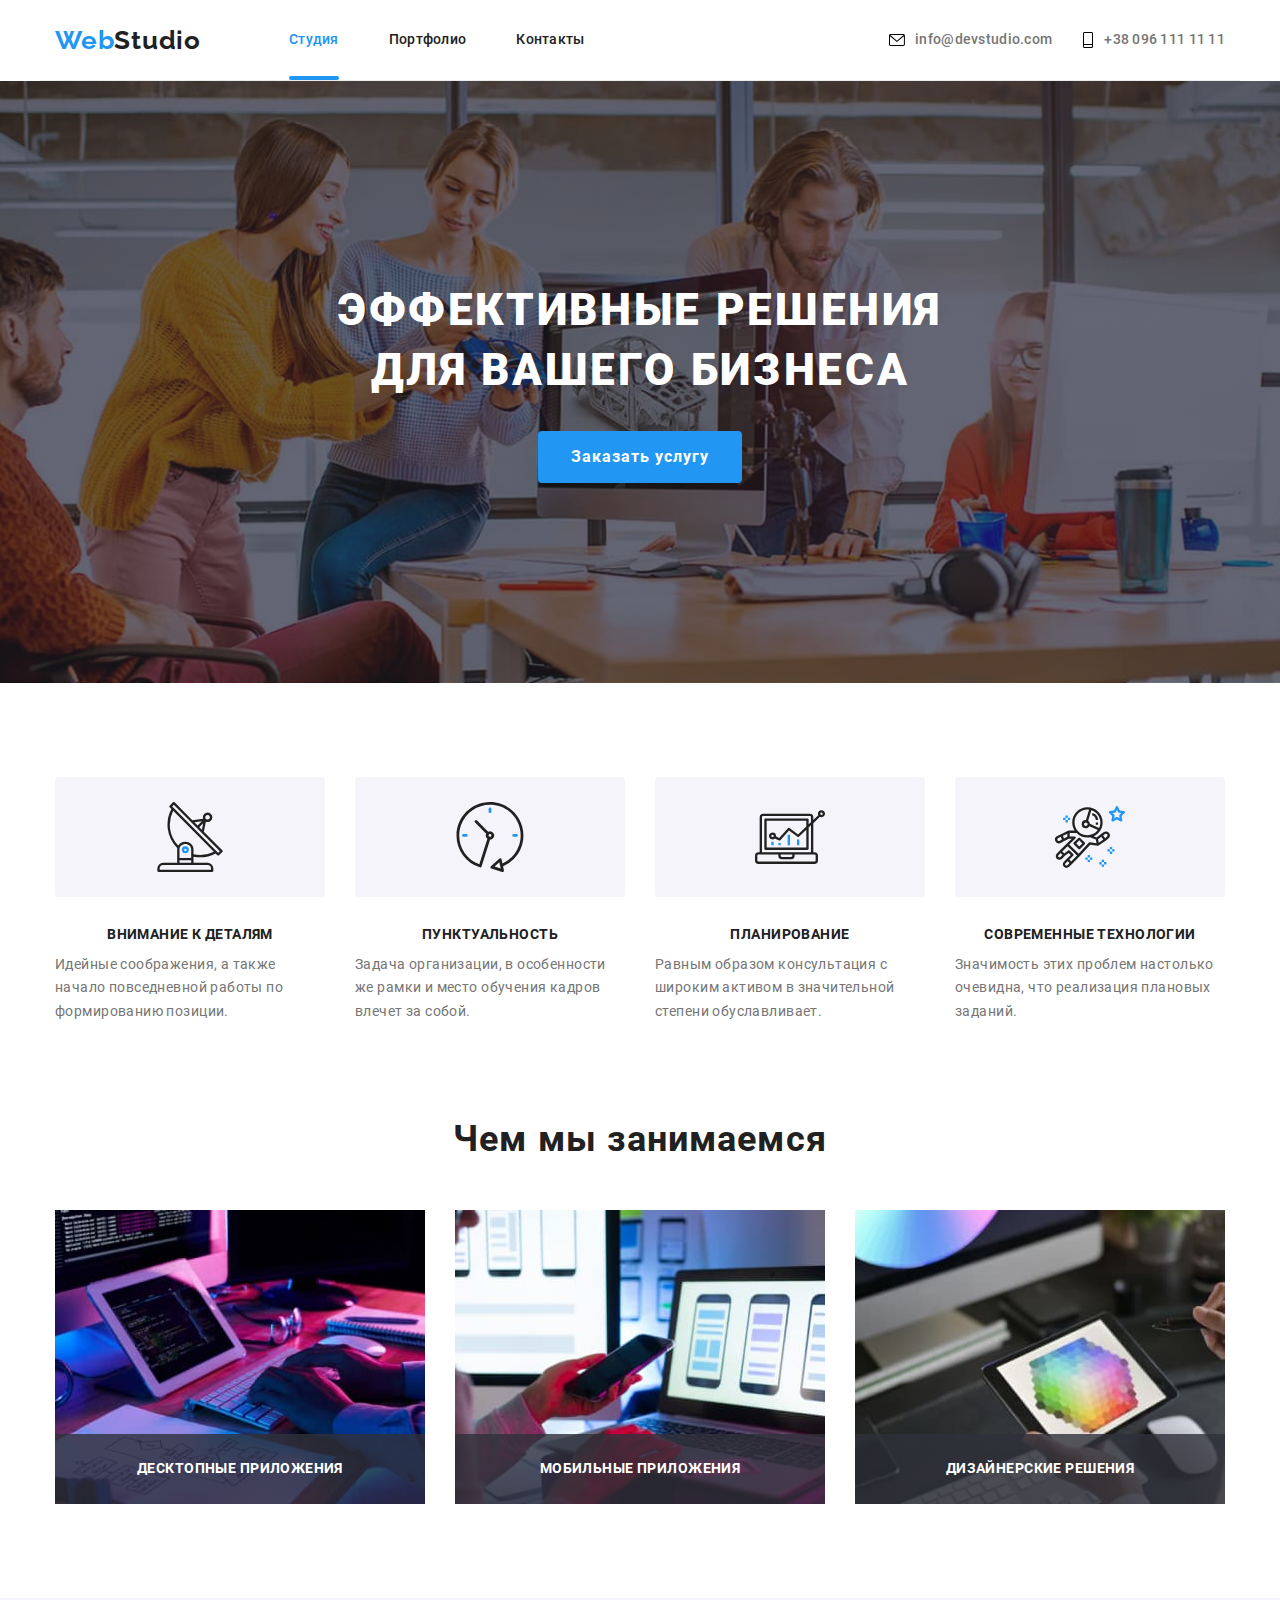
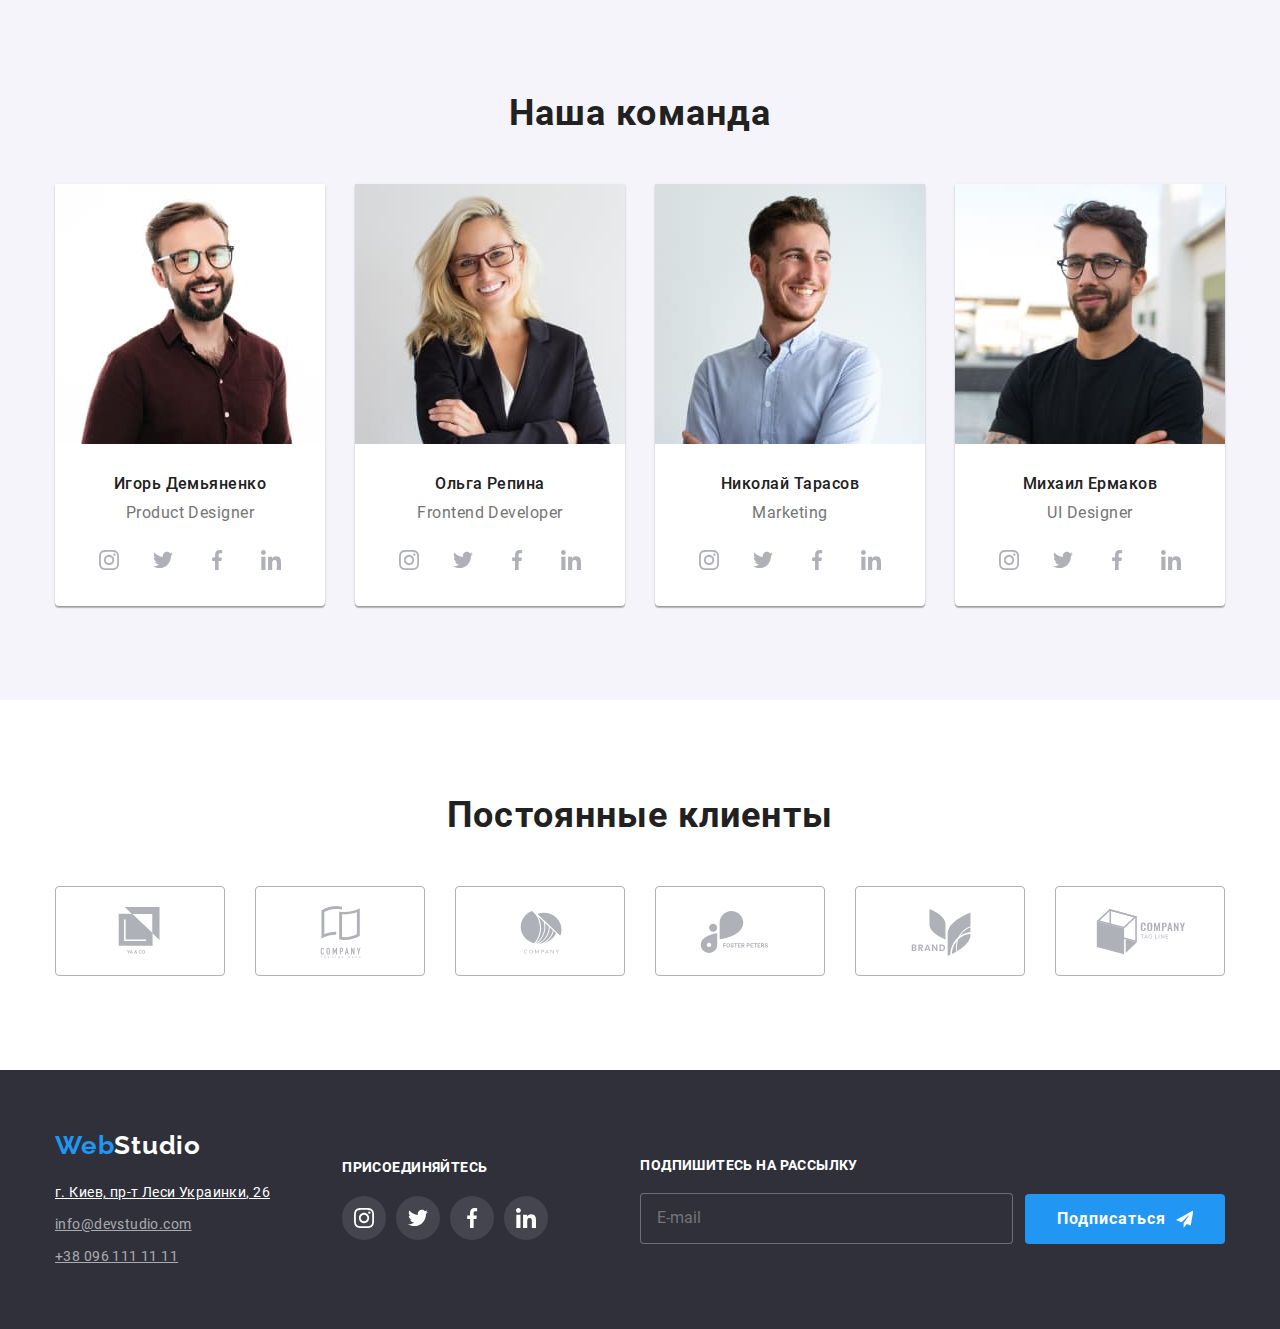
==== commit 95017af3: "HW-8 commot7" ====
--- a/index.html
+++ b/index.html
@@ -135,31 +135,17 @@
           <ul class="our-team-list">
             <li class="our-team-item">
               <picture>
-                <source
-                srcset="
-                ./images/studio/tm1-mob-450.webp 450w,
-                ./images/studio/tm1-mob-900.webp 900w,
-                ./images/studio/tm1-tab-450.webp 450w,
-                ./images/studio/tm1-tab-900.webp 900w,
-                ./images/studio/tm1-desk-450.webp 450w,
-                ./images/studio/tm1-desk-900.webp 900w
-                "
-                type="image/webp"/>
-                               
-                <img class="our-team-img"
-                srcset="
-                ./images/studio/tm1-mob-450.jpg 450w,
-                ./images/studio/tm1-mob-900.jpg 900w,
-                ./images/studio/tm1-tab-450.jpg 450w,
-                ./images/studio/tm1-tab-900.jpg 900w,
-                ./images/studio/tm1-desk-450.jpg 450w,
-                ./images/studio/tm1-desk-900.jpg 900w
-                "              
-                src="./images/studio/tm1-mob-450.jpg" 
-                alt="Игорь Демьяненко"
-                sizes="(min-width: 1200px) 25vw, (min-width: 768px) 50vw, 100vw,"
-                />
-
+                <source srcset="
+                                ./images/studio/tm1-desk-270.jpg 1x,
+                                ./images/studio/tm1-desk-540.jpg 2x" media="(min-width: 1200px)">
+                <source srcset="
+                                ./images/studio/tm1-tab-354.jpg 1x,
+                                ./images/studio/tm1-tab-708.jpg 2x" media="(min-width: 768px)">
+                <source srcset="
+                                ./images/studio/tm1-mob-450.jpg 1x,
+                                ./images/studio/tm1-mob-900.jpg 2x" media="(max-width: 767px)">
+              
+                <img class="our-team-img" src="./images/studio/tm1-mob-450.jpg" alt="Игорь Демьяненко" />
               </picture>
               <h3>Игорь Демьяненко</h3>
               <p>Product Designer</p>
@@ -185,25 +171,16 @@
             <li class="our-team-item">
               <picture>
                 <source srcset="
-                  ./images/studio/tm2-mob-450.webp 450w,
-                  ./images/studio/tm2-mob-900.webp 900w,
-                  ./images/studio/tm2-tab-450.webp 450w,
-                  ./images/studio/tm2-tab-900.webp 900w,
-                  ./images/studio/tm2-desk-450.webp 450w,
-                  ./images/studio/tm2-desk-900.webp 900w
-                  " type="image/webp" />
-              
-                <img class="our-team-img" srcset="
-                  ./images/studio/tm2-mob-450.jpg 450w,
-                  ./images/studio/tm2-mob-900.jpg 900w,
-                  ./images/studio/tm2-tab-450.jpg 450w,
-                  ./images/studio/tm2-tab-900.jpg 900w,
-                  ./images/studio/tm2-desk-450.jpg 450w,
-                  ./images/studio/tm2-desk-900.jpg 900w
-                  " src="./images/studio/tm2-mob-450.jpg" 
-                  alt="Ольга Репина"
-                  sizes="(min-width: 1200px) 25vw, (min-width: 768px) 50vw, 100vw," />
-              
+                                ./images/studio/tm2-desk-270.jpg 1x,
+                                ./images/studio/tm2-desk-540.jpg 2x" media="(min-width: 1200px)">
+                <source srcset="
+                                ./images/studio/tm2-tab-354.jpg 1x,
+                                ./images/studio/tm2-tab-708.jpg 2x" media="(min-width: 768px)">
+                <source srcset="
+                                ./images/studio/tm2-mob-450.jpg 1x,
+                                ./images/studio/tm2-mob-900.jpg 2x" media="(max-width: 767px)">
+              
+                <img class="our-team-img" src="./images/studio/tm2-mob-450.jpg" alt="Ольга Репина" />
               </picture>
               <h3>Ольга Репина</h3>
               <p>Frontend Developer</p>
@@ -229,25 +206,16 @@
             <li class="our-team-item">
               <picture>
                 <source srcset="
-                  ./images/studio/tm3-mob-450.webp 450w,
-                  ./images/studio/tm3-mob-900.webp 900w,
-                  ./images/studio/tm3-tab-450.webp 450w,
-                  ./images/studio/tm3-tab-900.webp 900w,
-                  ./images/studio/tm3-desk-450.webp 450w,
-                  ./images/studio/tm3-desk-900.webp 900w
-                  " type="image/webp" />
-              
-                <img class="our-team-img" srcset="
-                  ./images/studio/tm3-mob-450.jpg 450w,
-                  ./images/studio/tm3-mob-900.jpg 900w,
-                  ./images/studio/tm3-tab-450.jpg 450w,
-                  ./images/studio/tm3-tab-900.jpg 900w,
-                  ./images/studio/tm3-desk-450.jpg 450w,
-                  ./images/studio/tm3-desk-900.jpg 900w
-                  " src="./images/studio/tm3-mob-450.jpg"
-                  alt="Николай Тарасов"
-                  sizes="(min-width: 1200px) 25vw, (min-width: 768px) 50vw, 100vw," />
-              
+                                ./images/studio/tm3-desk-270.jpg 1x,
+                                ./images/studio/tm3-desk-540.jpg 2x" media="(min-width: 1200px)">
+                <source srcset="
+                                ./images/studio/tm3-tab-354.jpg 1x,
+                                ./images/studio/tm3-tab-708.jpg 2x" media="(min-width: 768px)">
+                <source srcset="
+                                ./images/studio/tm3-mob-450.jpg 1x,
+                                ./images/studio/tm3-mob-900.jpg 2x" media="(max-width: 767px)">
+              
+                <img class="our-team-img" src="./images/studio/tm3-mob-450.jpg" alt="Николай Тарасов" />
               </picture>
               <h3>Николай Тарасов</h3>
               <p>Marketing</p>
@@ -273,25 +241,16 @@
             <li class="our-team-item">
               <picture>
                 <source srcset="
-                ./images/studio/tm4-mob-450.webp 450w,
-                ./images/studio/tm4-mob-900.webp 900w,
-                ./images/studio/tm4-tab-450.webp 450w,
-                ./images/studio/tm4-tab-900.webp 900w,
-                ./images/studio/tm4-desk-450.webp 450w,
-                ./images/studio/tm4-desk-900.webp 900w
-                " type="image/webp" />
-              
-                <img class="our-team-img" srcset="
-                  ./images/studio/tm4-mob-450.jpg 450w,
-                  ./images/studio/tm4-mob-900.jpg 900w,
-                  ./images/studio/tm4-tab-450.jpg 450w,
-                  ./images/studio/tm4-tab-900.jpg 900w,
-                  ./images/studio/tm4-desk-450.jpg 450w,
-                  ./images/studio/tm4-desk-900.jpg 900w
-                  " src="./images/studio/tm4-mob-450.jpg" 
-                  alt="Михаил Ермаков"
-                  sizes="(min-width: 1200px) 25vw, (min-width: 768px) 50vw, 100vw," />
-              
+                                ./images/studio/tm4-desk-270.jpg 1x,
+                                ./images/studio/tm4-desk-540.jpg 2x" media="(min-width: 1200px)">
+                <source srcset="
+                                ./images/studio/tm4-tab-354.jpg 1x,
+                                ./images/studio/tm4-tab-708.jpg 2x" media="(min-width: 768px)">
+                <source srcset="
+                                ./images/studio/tm4-mob-450.jpg 1x,
+                                ./images/studio/tm4-mob-900.jpg 2x" media="(max-width: 767px)">
+              
+                <img class="our-team-img" src="./images/studio/tm4-mob-450.jpg" alt="Михаил Ермаков" />
               </picture>
               <h3>Михаил Ермаков</h3>
               <p>UI Designer</p>
--- a/css/main.min.css
+++ b/css/main.min.css
@@ -1,2 +1,2 @@
-@font-face{font-family:'Roboto';font-style:normal;font-weight:400;src:url("../fonts/roboto/roboto-v20-latin_cyrillic-regular.eot");src:local("Roboto"),local("Roboto-Regular"),url("../fonts/roboto/roboto-v20-latin_cyrillic-regular.eot?#iefix") format("embedded-opentype"),url("../fonts/roboto/roboto-v20-latin_cyrillic-regular.woff2") format("woff2"),url("../fonts/roboto/roboto-v20-latin_cyrillic-regular.woff") format("woff"),url("../fonts/roboto/roboto-v20-latin_cyrillic-regular.ttf") format("truetype"),url("../fonts/roboto/roboto-v20-latin_cyrillic-regular.svg#Roboto") format("svg")}@font-face{font-family:'Roboto';font-style:normal;font-weight:500;src:url("../fonts/roboto/roboto-v20-latin_cyrillic-500.eot");src:local("Roboto Medium"),local("Roboto-Medium"),url("../fonts/roboto/roboto-v20-latin_cyrillic-500.eot?#iefix") format("embedded-opentype"),url("../fonts/roboto/roboto-v20-latin_cyrillic-500.woff2") format("woff2"),url("../fonts/roboto/roboto-v20-latin_cyrillic-500.woff") format("woff"),url("../fonts/roboto/roboto-v20-latin_cyrillic-500.ttf") format("truetype"),url("../fonts/roboto/roboto-v20-latin_cyrillic-500.svg#Roboto") format("svg")}@font-face{font-family:'Roboto';font-style:normal;font-weight:700;src:url("../fonts/roboto/roboto-v20-latin_cyrillic-700.eot");src:local("Roboto Bold"),local("Roboto-Bold"),url("../fonts/roboto/roboto-v20-latin_cyrillic-700.eot?#iefix") format("embedded-opentype"),url("../fonts/roboto/roboto-v20-latin_cyrillic-700.woff2") format("woff2"),url("../fonts/roboto/roboto-v20-latin_cyrillic-700.woff") format("woff"),url("../fonts/roboto/roboto-v20-latin_cyrillic-700.ttf") format("truetype"),url("../fonts/roboto/roboto-v20-latin_cyrillic-700.svg#Roboto") format("svg")}@font-face{font-family:'Roboto';font-style:normal;font-weight:900;src:url("../fonts/roboto/roboto-v20-latin_cyrillic-900.eot");src:local("Roboto Black"),local("Roboto-Black"),url("../fonts/roboto/roboto-v20-latin_cyrillic-900.eot?#iefix") format("embedded-opentype"),url("../fonts/roboto/roboto-v20-latin_cyrillic-900.woff2") format("woff2"),url("../fonts/roboto/roboto-v20-latin_cyrillic-900.woff") format("woff"),url("../fonts/roboto/roboto-v20-latin_cyrillic-900.ttf") format("truetype"),url("../fonts/roboto/roboto-v20-latin_cyrillic-900.svg#Roboto") format("svg")}.footer-btn,.hero-button,.modal-submit-btn{border-radius:4px;border:1px solid transparent;min-width:200px;padding:10px 32px;font-family:inherit;font-weight:700;font-size:16px;line-height:1.87;letter-spacing:0.06em;color:#fff;background-color:#2196f3;cursor:pointer;transition-property:all;transition-duration:250ms;transition-timing-function:cubic-bezier(0.4, 0, 0.2, 1)}html{box-sizing:border-box}*,*::before,*::after{box-sizing:inherit}body,header{margin:0px;font-family:'Roboto', sans-serif;font-style:normal;color:#757575;background-color:#fff}ul{list-style:none;padding:0px;margin:0px}h2,h3,p,li{padding:0px;margin:0px}.container{margin:0 auto;padding-left:15px;padding-right:15px}@media screen and (min-width: 480px){.container{width:480px}}@media screen and (min-width: 768px){.container{width:768px}}@media screen and (min-width: 1200px){.container{width:1200px}}.page-header{position:relative;padding-top:16px;padding-bottom:16px;background-color:#fff;border-bottom:1px solid #ececec}@media screen and (min-width: 768px){.page-header{display:flex;justify-content:space-between;align-items:center;padding-top:0;padding-bottom:0}}.logo{display:block;align-items:center;font-family:'Raleway', sans-serif;font-weight:700;font-size:26px;line-height:1.19;letter-spacing:0.03em;text-decoration:none;color:#2196f3}.logo-header{color:#212121}.logo:hover,.logo-header:hover{cursor:pointer}.menu-button{position:absolute;display:block;top:22px;right:23px;display:inline-flex;margin:0;padding:0;border:none;background-color:transparent;transition-property:all;transition-duration:250ms;transition-timing-function:cubic-bezier(0.4, 0, 0.2, 1)}.menu-button .icon-cross{display:none}.menu-button.is-open .icon-cross{display:block}.menu-button.is-open .icon-menu{display:none}@media screen and (min-width: 768px){.menu-button{display:none}}.menu-button:hover,.menu-button:focus{fill:#2196f3;outline:none}.menu-container{text-align:center;background-color:#fff;z-index:5}@media screen and (max-width: 767px){.menu-container{display:none;position:absolute;padding:40px 0;top:100%;left:0;width:100%;border-top:1px solid #ececec}.menu-container.is-open{display:block}}@media screen and (min-width: 768px){.menu-container{display:flex;justify-content:space-between;width:100%}}.menu-nav{margin-bottom:40px}.site-nav{display:flex;flex-direction:column;align-items:center}.site-nav li{position:relative}.site-nav a{display:block;padding-top:20px;padding-bottom:20px;font-weight:500;font-size:18px;line-height:1.17;letter-spacing:0.02em;color:#212121;text-decoration:none;transition-property:all;transition-duration:250ms;transition-timing-function:cubic-bezier(0.4, 0, 0.2, 1)}.site-nav a:hover,.site-nav a:focus{color:#2196f3}.link.current{color:#2196f3}.current::after{content:'';display:block;position:absolute;bottom:0%;left:0%;width:100%;height:4px;background-color:#2196f3;border-radius:2px}.nav-link{display:inline-block;padding-top:8px;padding-bottom:8px;font-style:normal;font-weight:500;font-size:18px;line-height:1.17;letter-spacing:0.02em;color:#757575;text-decoration:none;transition-property:all;transition-duration:250ms;transition-timing-function:cubic-bezier(0.4, 0, 0.2, 1)}.nav-link:hover,.nav-link:focus{color:#2196f3;cursor:pointer}.nav-icon{margin-right:10px;transition-property:all;transition-duration:250ms;transition-timing-function:cubic-bezier(0.4, 0, 0.2, 1)}.nav-link:hover .nav-icon,.nav-link:focus .nav-icon{fill:#2196f3;cursor:pointer}@media screen and (min-width: 767px){.logo{margin-right:88px}.menu-nav{margin-bottom:0}.site-nav{display:flex;flex-direction:row;justify-content:space-between}.site-nav li:not(:last-child){margin-right:50px}.site-nav a{padding-top:32px;padding-bottom:32px;font-size:14px;line-height:1.14}.auth-nav{padding:12px 0;text-align:start}.nav-link{display:flex;align-items:center;font-size:12px;line-height:1.17;padding:5px 0}}@media screen and (min-width: 1200px){.auth-nav{display:flex;align-items:center;padding-top:0;padding-bottom:0}.auth-nav li:not(:last-child){margin-right:30px}.nav-link{font-size:14px;line-height:1.14;padding:32px 0}}.footer{background-color:#2f303a;padding:60px 0px}.footer-container{text-align:center}@media screen and (min-width: 768px){.footer-container{display:flex;flex-wrap:wrap;justify-content:center;align-items:center}}@media screen and (min-width: 1200px){.footer-container{display:flex;justify-content:space-between;align-items:center}}@media screen and (min-width: 768px) and (max-width: 1199px){.footer-adress,.footer-sosials,.subscribe-section{flex-basis:calc(100% / 2)}}.footer-adress{text-align:center;margin-bottom:60px}.logo-footer{display:inline-block;margin-bottom:20px;font-family:'Raleway', sans-serif;font-weight:700;font-size:26px;line-height:1.19;letter-spacing:0.03em;text-decoration:none;color:#2196f3}.logo-footer-part{color:#fff}.address{display:block;margin-bottom:8px;font-weight:400;font-size:14px;font-style:normal;line-height:1.71;letter-spacing:0.03em;color:#fff;transition-property:all;transition-duration:250ms;transition-timing-function:cubic-bezier(0.4, 0, 0.2, 1)}.address:hover,.address:focus{color:#2196f3}.contacts li:not(:last-child){margin-bottom:8px}.contacts a{font-weight:400;font-size:14px;font-style:normal;line-height:1.71;letter-spacing:0.03em;color:rgba(255,255,255,0.6);transition-property:all;transition-duration:250ms;transition-timing-function:cubic-bezier(0.4, 0, 0.2, 1)}.contacts a:hover,.contacts a:focus{color:#2196f3}.footer-sosials{text-align:center;align-items:center;margin-bottom:60px}@media screen and (min-width: 1200px){.footer-adress,.footer-sosials{margin-bottom:0;flex-grow:1;text-align:start}}.footer-sosials h3,.subscribe{font-weight:700;font-size:14px;line-height:1.14;letter-spacing:0.03em;text-transform:uppercase;color:#fff;margin-bottom:20px}.footer-sosials-list{display:flex;justify-content:center}@media screen and (min-width: 1200px){.footer-sosials-list{justify-content:flex-start}}.footer-sosials-item:not(:last-child){margin-right:10px}.footer-sosials-link{display:flex;justify-content:center;width:44px;height:44px;border-radius:50%;background-color:rgba(255,255,255,0.1);align-items:center;transition-property:all;transition-duration:250ms;transition-timing-function:cubic-bezier(0.4, 0, 0.2, 1)}.footer-sosials-link:hover,.footer-sosials-link:focus{background-color:#2196f3}.footer-sosials-icon{fill:#fff}@media screen and (min-width: 1200px){.subscribe-section{flex-grow:2;padding-left:20px;text-align:start}}.subscribe{display:inline-block}.footer-form{text-align:center}@media screen and (min-width: 1200px){.footer-form{display:flex;align-items:center}}.footer-input{width:100%;padding-top:15px;padding-bottom:15px;padding-left:16px;margin-right:12px;border:1px solid rgba(255,255,255,0.3);border-radius:4px;color:rgba(255,255,255,0.6);background-color:#2f303a;margin-bottom:20px}@media screen and (min-width: 1200px){.footer-input{margin-bottom:0}}.footer-form-field input::placeholder{font-family:Roboto;font-size:16px;line-height:1.25;letter-spacing:0.03em;color:rgba(255,255,255,0.6)}.footer-btn{display:flex;align-items:center;margin-right:auto;margin-left:auto;border:none}.footer-btn:hover,.footer-btn:focus{color:#2196f3;background-color:#fff}.footer-btn-icon{fill:#fff;cursor:pointer;margin-left:10px;transition-property:fill;transition-duration:250ms;transition-timing-function:cubic-bezier(0.4, 0, 0.2, 1)}.footer-btn:hover .footer-btn-icon{fill:#2196f3;outline:transparent}.Hero{background-color:#2f303a;text-align:center}.hero-overlay{margin:0 auto;padding-bottom:200px;padding-top:200px;max-width:1600px;background-image:linear-gradient(to right, rgba(47,48,58,0.4), rgba(47,48,58,0.4)),url(../images/studio/hero-480.jpg);background-repeat:no-repeat;background-position:center;background-size:cover}@media screen and (min-device-pixel-ratio: 2), screen and (min-resolution: 192dpi), screen and (min-resolution: 2dppx){.hero-overlay{background-image:linear-gradient(to right, rgba(47,48,58,0.4), rgba(47,48,58,0.4)),url(../images/studio/hero-480@2x.jpg)}}@media screen and (min-width: 480px){.hero-overlay{background-image:linear-gradient(to right, rgba(47,48,58,0.4), rgba(47,48,58,0.4)),url(../images/studio/hero-768.jpg)}}@media screen and (min-width: 480px) and (min-device-pixel-ratio: 2), screen and (min-width: 480px) and (min-resolution: 192dpi), screen and (min-width: 480px) and (min-resolution: 2dppx){.hero-overlay{background-image:linear-gradient(to right, rgba(47,48,58,0.4), rgba(47,48,58,0.4)),url(../images/studio/hero-768@2x.jpg)}}@media screen and (min-width: 1050px){.hero-overlay{background-image:linear-gradient(to right, rgba(47,48,58,0.4), rgba(47,48,58,0.4)),url(../images/studio/hero-1600.jpg)}}@media screen and (min-width: 1050px) and (min-device-pixel-ratio: 2), screen and (min-width: 1050px) and (min-resolution: 192dpi), screen and (min-width: 1050px) and (min-resolution: 2dppx){.hero-overlay{background-image:linear-gradient(to right, rgba(47,48,58,0.4), rgba(47,48,58,0.4)),url(../images/studio/hero-1600@2x.jpg)}}.hero-title{display:block;margin-top:0px;margin-bottom:30px;margin-right:auto;margin-left:auto;font-style:normal;font-weight:900;font-size:26px;line-height:1.42;letter-spacing:0.06em;text-transform:uppercase;color:#fff}@media screen and (max-width: 1199px){.hero-title{max-width:360px}}@media screen and (min-width: 1200px){.hero-title{font-size:44px;line-height:1.36;width:696px}}.hero-button:hover,.hero-button:focus{color:#2196f3;background-color:#fff}.backdrop{display:block;position:fixed;top:0;left:0;width:100%;height:100%;background-color:rgba(0,0,0,0.2);z-index:10;overflow-y:scroll;transition-duration:250ms;transition-timing-function:cubic-bezier(0.4, 0, 0.2, 1)}.backdrop.is-hidden{opacity:0;pointer-events:none}.modal{display:flex;flex-direction:column;align-items:center;position:absolute;top:50%;left:50%;transform:translate(-50%, -50%);margin-left:auto;margin-right:auto;padding:40px;outline:none;border-radius:4px;background-color:#fff;box-shadow:0px 1px 3px rgba(0,0,0,0.12),0px 1px 1px rgba(0,0,0,0.14),0px 2px 1px rgba(0,0,0,0.2);transition:transform 250ms}@media screen and (min-width: 480px){.modal{width:450px}}@media screen and (min-width: 1200px){.modal{width:528px}}.is-hidden .modal{transform:translate(-50%, 0%) scale(0.25)}.modal-close-btn{display:flex;justify-content:center;align-items:center;position:absolute;top:8px;right:8px;width:30px;height:30px;border-radius:50%;border:1px solid rgba(0,0,0,0.1);background-color:#fff}.modal-close-btn:hover .cross-btn{fill:#2196f3}.modal p{display:inline-block;font-weight:700;font-size:20px;line-height:1.15;text-align:center;letter-spacing:0.03em;color:#212121;margin-bottom:12px}.modal-form{display:flex;flex-direction:column;align-items:flex-start;width:100%;padding-top:18px}.modal-form-item{position:relative;margin-bottom:28px;width:100%}.modal-form-item:last-child{margin-bottom:20px}.modal-input-label{position:absolute;top:-18px;left:0;font-size:12px;line-height:1.17;letter-spacing:0.01em}.modal-input-container{position:relative;width:100%}.modal-input{width:100%;border:1px solid rgba(33,33,33,0.2);border-radius:4px;height:40px;padding-left:42px;transition-duration:250ms;transition-timing-function:cubic-bezier(0.4, 0, 0.2, 1)}.modal-input-icon{position:absolute;top:50%;left:15px;transform:translateY(-50%);transition-duration:250ms;transition-timing-function:cubic-bezier(0.4, 0, 0.2, 1)}.modal-textarea{resize:none;height:120px;width:100%;padding:12px 16px;border:1px solid rgba(33,33,33,0.2);border-radius:4px;transition-duration:250ms;transition-timing-function:cubic-bezier(0.4, 0, 0.2, 1)}.modal-textarea::placeholder{font-size:12px;line-height:14px;letter-spacing:0.01em;color:rgba(117,117,117,0.5)}.modal-input:hover,.modal-input:focus,.modal-textarea:hover,.modal-textarea:focus{outline:none;border:1px solid #2196f3;border-radius:4px}.modal-input:hover+.modal-input-icon,.modal-input:focus+.modal-input-icon{fill:#2196f3}.modal-checkbox{display:flex;align-items:center;font-size:12px;line-height:1.17;letter-spacing:0.03em}@media screen and (min-width: 1200px){.modal-checkbox{font-size:14px;line-height:1.71}}.modal-checkbox-input{position:absolute;width:1px;height:1px;margin:-1px;padding:0;overflow:hidden;border:0;clip:rect(0 0 0 0)}.modal-checkbox-icon{display:inline-block;width:16px;height:15px;border-radius:2px;border:1px solid #212121;margin-right:8px}.modal-checkbox-input:checked+.modal-checkbox-icon{border-color:#2196f3;background-color:#2196f3;background-image:url(../images/studio/checkbox-icon.svg);background-size:contain;background-origin:border-box}.modal-checkbox a{color:#2196f3;margin-left:5px}.modal-submit-btn{margin-top:30px;margin-left:auto;margin-right:auto}.modal-submit-btn:hover,.modal-submit-btn:focus{color:#2196f3;background-color:#fff;outline:solid 1px #2196f3}.features-container{padding-top:60px;padding-bottom:60px}@media screen and (min-width: 1200px){.features-container{padding-top:94px;padding-bottom:94px}}@media screen and (min-width: 768px){.features-list{display:flex;flex-wrap:wrap;justify-content:space-between}}@media screen and (min-width: 1200px){.features-list{display:flex;justify-content:space-between}}.features-list-item{flex-basis:100%}.features-list-item h3{text-align:center;margin-bottom:10px;font-weight:700;font-size:14px;line-height:1.14;letter-spacing:0.03em;text-transform:uppercase;color:#212121}.features-list-item p{font-weight:400;font-size:14px;line-height:1.71;letter-spacing:0.03em;color:#757575}@media screen and (max-width: 767px){.features-list-item:not(:last-child){margin-bottom:30px}}@media screen and (min-width: 768px){.features-list-item{flex-basis:calc((100% - 2 * 30px) / 2)}}@media screen and (min-width: 1200px){.features-list-item{flex-basis:calc((100% - 4 * 30px) / 4)}}@media screen and (min-width: 768px){.features-list{margin:-15px}.features-list-item{margin:15px}}.features-list-item::before{display:block;content:'';height:120px;margin-bottom:30px;border-radius:4px;background-color:#f5f4fa;background-repeat:no-repeat;background-position:center}.features-list-item:nth-child(1)::before{background-image:url(../images/studio/antenna.svg)}.features-list-item:nth-child(2)::before{background-image:url(../images/studio/clock.svg)}.features-list-item:nth-child(3)::before{background-image:url(../images/studio/diagram.svg)}.features-list-item:nth-child(4)::before{background-image:url(../images/studio/astronaut.svg)}.what-we-do{padding-bottom:94px}@media screen and (max-width: 1199px){.what-we-do{display:none}}.what-we-do-title{margin-bottom:50px;font-weight:700;font-size:36px;line-height:1.167;text-align:center;letter-spacing:0.03em;color:#212121}.what-we-do-list{display:flex;flex-wrap:wrap}.what-we-do-list li{margin-right:30px;margin-bottom:30px;position:relative}.what-we-do-list li:nth-child(3n){margin-right:0}.what-we-do-list li:nth-last-child(-n+3){margin-bottom:0}.what-we-do-list img{display:block}.what-we-do-list p{position:absolute;bottom:0;left:0;width:100%;padding-top:27px;padding-bottom:27px;font-weight:700;font-size:14px;line-height:1.14;text-align:center;letter-spacing:0.03em;text-transform:uppercase;color:#fff;background-image:linear-gradient(to right, rgba(47,48,58,0.8), rgba(47,48,58,0.8))}.our-team{background-color:#f5f4fa}.our-team-container{padding-top:60px;padding-bottom:60px}@media screen and (min-width: 1200px){.our-team-container{padding-top:94px;padding-bottom:94px}}.our-team-title{margin-bottom:30px;font-weight:700;font-size:28px;line-height:1.167;text-align:center;letter-spacing:0.03em;color:#212121}@media screen and (min-width: 1200px){.our-team-title{font-size:36px;margin-bottom:50px}}@media screen and (min-width: 768px){.our-team-list{display:flex;flex-wrap:wrap;justify-content:space-between;margin:-15px}}.our-team-item{margin-bottom:30px;padding-bottom:24px;background-color:#fff;box-shadow:0px 1px 3px rgba(0,0,0,0.12),0px 1px 1px rgba(0,0,0,0.14),0px 2px 1px rgba(0,0,0,0.2);border-radius:0px 0px 4px 4px}@media screen and (max-width: 767px){.our-team-item:last-child{margin-bottom:0}}@media screen and (min-width: 768px){.our-team-item{margin:15px}}.our-team-item h3{margin-bottom:10px;font-weight:500;font-size:16px;line-height:1.188;text-align:center;letter-spacing:0.03em;color:#212121}.our-team-item p{margin-bottom:16px;font-weight:400;font-size:16px;line-height:1.188;text-align:center;letter-spacing:0.03em;color:#757575}@media screen and (min-width: 768px){.our-team-item{flex-basis:calc((100% - 2 * 30px) / 2)}}@media screen and (min-width: 1200px){.our-team-item{flex-basis:calc((100% - 4 * 30px) / 4)}}.our-team-img{display:block;margin-bottom:30px;width:100%}.team-socials-list{display:flex;justify-content:center}.team-socials-item:not(:last-child){margin-right:10px}.team-sosials-link{display:flex;justify-content:center;width:44px;height:44px;border-radius:50%;fill:#afb1b8;background-color:#fff;align-items:center;transition-property:all;transition-duration:250ms;transition-timing-function:cubic-bezier(0.4, 0, 0.2, 1)}.team-sosials-icon{width:20px;height:20px;transition-property:all;transition-duration:250ms;transition-timing-function:cubic-bezier(0.4, 0, 0.2, 1)}.team-sosials-link:hover,.team-sosials-link:focus{background-color:#2196f3}.team-sosials-link:hover .team-sosials-icon,.team-sosials-link:focus .team-sosials-icon{fill:#fff}.customers-container{padding-top:60px;padding-bottom:60px;text-align:center;align-items:center}@media screen and (min-width: 1200px){.customers-container{padding-top:94px;padding-bottom:94px}}.customers-title{margin-bottom:30px;font-weight:700;font-size:28px;line-height:1.167;text-align:center;letter-spacing:0.03em;color:#212121}@media screen and (min-width: 1200px){.customers-title{font-size:36px;margin-bottom:50px}}.customers-list{display:flex;flex-wrap:wrap;justify-content:center;align-items:center;margin:-15px}.customers-list-item{margin:15px;flex-basis:calc((100% - 2 * 30px) / 2)}@media screen and (min-width: 768px){.customers-list-item{flex-basis:calc((100% - 3 * 30px) / 3)}}@media screen and (min-width: 1200px){.customers-list-item{flex-basis:calc((100% - 6 * 30px) / 6)}}.customers-list-link{display:block;align-items:center;width:100%;height:90px;border:1px solid #afb1b8;border-radius:4px;fill:#afb1b8;transition-property:all;transition-duration:250ms;transition-timing-function:cubic-bezier(0.4, 0, 0.2, 1)}.customers-list-link:hover,.customers-list-link:focus{fill:#2196f3;border-color:#2196f3}.customers-list-icon{width:inherit;height:inherit}.filter-list{display:flex;flex-wrap:wrap;justify-content:start;padding-top:60px;padding-bottom:40px;margin:-4px}@media screen and (min-width: 768px){.filter-list{justify-content:center}}.filter{padding:6px 22px;margin:4px;border-radius:4px;border-color:#f5f4fa;font-weight:500;font-size:16px;line-height:1.62;text-align:center;letter-spacing:0.03em;background-color:#f5f4fa;color:#212121;transition-property:all;transition-duration:250ms;transition-timing-function:cubic-bezier(0.4, 0, 0.2, 1)}.filter:hover,.filter:focus{outline:none;background-color:#2196f3;border-color:#2196f3;color:#fff}.projects-list{padding-bottom:60px}@media screen and (min-width: 768px){.projects-list{display:flex;flex-wrap:wrap;justify-content:space-between;margin:-15px}}@media screen and (min-width: 1200px){.projects-list{padding-bottom:94px}}.projects-list-item{margin-bottom:30px;padding-bottom:20px;width:100%;border:1px solid #eeeeee;box-sizing:border-box;transition-property:all;transition-duration:250ms;transition-timing-function:cubic-bezier(0.4, 0, 0.2, 1)}@media screen and (min-width: 768px){.projects-list-item{flex-basis:calc((100% - 2 * 30px) / 2);margin:15px}}@media screen and (min-width: 1200px){.projects-list-item{flex-basis:calc((100% - 3 * 30px) / 3)}}.projects-list-item:hover,.projects-list-item:focus{box-shadow:0px 1px 1px rgba(0,0,0,0.12),0px 4px 4px rgba(0,0,0,0.06),1px 4px 6px rgba(0,0,0,0.16)}.projects-list-link{text-decoration:none}.projects-content{padding-left:24px;padding-right:24px}.projects h3{margin-bottom:4px;font-weight:700;font-size:18px;line-height:2;letter-spacing:0.06em;color:#212121}.projects-list-link .project-type{font-weight:400;font-size:16px;line-height:1.87;letter-spacing:0.03em;color:#757575}.projects-img{display:block;width:100%}.projects-overlay{position:relative;overflow:hidden;margin-bottom:20px}.projects-overlay-text{display:flex;align-items:center;position:absolute;padding-left:24px;padding-right:24px;top:0;left:0;width:100%;height:100%;color:#fff;font-size:18px;line-height:1.56;background:rgba(33,150,243,0.9);transform:translatey(100%);transition-duration:250ms;transition-timing-function:cubic-bezier(0.4, 0, 0.2, 1)}.projects-list-link:hover .projects-overlay-text,.projects-list-link:focus .projects-overlay-text{transform:translatey(0)}
+@font-face{font-family:'Roboto';font-style:normal;font-weight:400;src:url("../fonts/roboto/roboto-v20-latin_cyrillic-regular.eot");src:local("Roboto"),local("Roboto-Regular"),url("../fonts/roboto/roboto-v20-latin_cyrillic-regular.eot?#iefix") format("embedded-opentype"),url("../fonts/roboto/roboto-v20-latin_cyrillic-regular.woff2") format("woff2"),url("../fonts/roboto/roboto-v20-latin_cyrillic-regular.woff") format("woff"),url("../fonts/roboto/roboto-v20-latin_cyrillic-regular.ttf") format("truetype"),url("../fonts/roboto/roboto-v20-latin_cyrillic-regular.svg#Roboto") format("svg")}@font-face{font-family:'Roboto';font-style:normal;font-weight:500;src:url("../fonts/roboto/roboto-v20-latin_cyrillic-500.eot");src:local("Roboto Medium"),local("Roboto-Medium"),url("../fonts/roboto/roboto-v20-latin_cyrillic-500.eot?#iefix") format("embedded-opentype"),url("../fonts/roboto/roboto-v20-latin_cyrillic-500.woff2") format("woff2"),url("../fonts/roboto/roboto-v20-latin_cyrillic-500.woff") format("woff"),url("../fonts/roboto/roboto-v20-latin_cyrillic-500.ttf") format("truetype"),url("../fonts/roboto/roboto-v20-latin_cyrillic-500.svg#Roboto") format("svg")}@font-face{font-family:'Roboto';font-style:normal;font-weight:700;src:url("../fonts/roboto/roboto-v20-latin_cyrillic-700.eot");src:local("Roboto Bold"),local("Roboto-Bold"),url("../fonts/roboto/roboto-v20-latin_cyrillic-700.eot?#iefix") format("embedded-opentype"),url("../fonts/roboto/roboto-v20-latin_cyrillic-700.woff2") format("woff2"),url("../fonts/roboto/roboto-v20-latin_cyrillic-700.woff") format("woff"),url("../fonts/roboto/roboto-v20-latin_cyrillic-700.ttf") format("truetype"),url("../fonts/roboto/roboto-v20-latin_cyrillic-700.svg#Roboto") format("svg")}@font-face{font-family:'Roboto';font-style:normal;font-weight:900;src:url("../fonts/roboto/roboto-v20-latin_cyrillic-900.eot");src:local("Roboto Black"),local("Roboto-Black"),url("../fonts/roboto/roboto-v20-latin_cyrillic-900.eot?#iefix") format("embedded-opentype"),url("../fonts/roboto/roboto-v20-latin_cyrillic-900.woff2") format("woff2"),url("../fonts/roboto/roboto-v20-latin_cyrillic-900.woff") format("woff"),url("../fonts/roboto/roboto-v20-latin_cyrillic-900.ttf") format("truetype"),url("../fonts/roboto/roboto-v20-latin_cyrillic-900.svg#Roboto") format("svg")}.footer-btn,.hero-button,.modal-submit-btn{border-radius:4px;border:1px solid transparent;min-width:200px;padding:10px 32px;font-family:inherit;font-weight:700;font-size:16px;line-height:1.87;letter-spacing:0.06em;color:#fff;background-color:#2196f3;cursor:pointer;transition-property:all;transition-duration:250ms;transition-timing-function:cubic-bezier(0.4, 0, 0.2, 1)}html{box-sizing:border-box}*,*::before,*::after{box-sizing:inherit}body,header{margin:0px;font-family:'Roboto', sans-serif;font-style:normal;color:#757575;background-color:#fff}ul{list-style:none;padding:0px;margin:0px}h2,h3,p,li{padding:0px;margin:0px}.container{margin:0 auto;padding-left:15px;padding-right:15px}@media screen and (min-width: 480px){.container{width:480px}}@media screen and (min-width: 768px){.container{width:768px}}@media screen and (min-width: 1200px){.container{width:1200px}}.page-header{position:relative;padding-top:16px;padding-bottom:16px;background-color:#fff;border-bottom:1px solid #ececec}@media screen and (min-width: 768px){.page-header{display:flex;justify-content:space-between;align-items:center;padding-top:0;padding-bottom:0}}.logo{display:block;align-items:center;font-family:'Raleway', sans-serif;font-weight:700;font-size:26px;line-height:1.19;letter-spacing:0.03em;text-decoration:none;color:#2196f3}.logo-header{color:#212121}.logo:hover,.logo-header:hover{cursor:pointer}.menu-button{position:absolute;display:block;top:22px;right:23px;display:inline-flex;margin:0;padding:0;border:none;background-color:transparent;transition-property:all;transition-duration:250ms;transition-timing-function:cubic-bezier(0.4, 0, 0.2, 1)}.menu-button .icon-cross{display:none}.menu-button.is-open .icon-cross{display:block}.menu-button.is-open .icon-menu{display:none}@media screen and (min-width: 768px){.menu-button{display:none}}.menu-button:hover,.menu-button:focus{fill:#2196f3;outline:none}.menu-container{text-align:center;background-color:#fff;z-index:5}@media screen and (max-width: 767px){.menu-container{display:none;position:absolute;padding:40px 0;top:100%;left:0;width:100%;border-top:1px solid #ececec}.menu-container.is-open{display:block}}@media screen and (min-width: 768px){.menu-container{display:flex;justify-content:space-between;width:100%}}.menu-nav{margin-bottom:40px}.site-nav{display:flex;flex-direction:column;align-items:center}.site-nav li{position:relative}.site-nav a{display:block;padding-top:20px;padding-bottom:20px;font-weight:500;font-size:18px;line-height:1.17;letter-spacing:0.02em;color:#212121;text-decoration:none;transition-property:all;transition-duration:250ms;transition-timing-function:cubic-bezier(0.4, 0, 0.2, 1)}.site-nav a:hover,.site-nav a:focus{color:#2196f3}.link.current{color:#2196f3}.current::after{content:'';display:block;position:absolute;bottom:0%;left:0%;width:100%;height:4px;background-color:#2196f3;border-radius:2px}.nav-link{display:inline-block;padding-top:8px;padding-bottom:8px;font-style:normal;font-weight:500;font-size:18px;line-height:1.17;letter-spacing:0.02em;color:#757575;text-decoration:none;transition-property:all;transition-duration:250ms;transition-timing-function:cubic-bezier(0.4, 0, 0.2, 1)}.nav-link:hover,.nav-link:focus{color:#2196f3;cursor:pointer}.nav-icon{margin-right:10px;transition-property:all;transition-duration:250ms;transition-timing-function:cubic-bezier(0.4, 0, 0.2, 1)}.nav-link:hover .nav-icon,.nav-link:focus .nav-icon{fill:#2196f3;cursor:pointer}@media screen and (min-width: 768px){.logo{margin-right:88px}.menu-nav{margin-bottom:0}.site-nav{display:flex;flex-direction:row;justify-content:space-between}.site-nav li:not(:last-child){margin-right:50px}.site-nav a{padding-top:32px;padding-bottom:32px;font-size:14px;line-height:1.14}.auth-nav{padding:12px 0;text-align:start}.nav-link{display:flex;align-items:center;font-size:12px;line-height:1.17;padding:5px 0}}@media screen and (min-width: 1200px){.auth-nav{display:flex;align-items:center;padding-top:0;padding-bottom:0}.auth-nav li:not(:last-child){margin-right:30px}.nav-link{font-size:14px;line-height:1.14;padding:32px 0}}.footer{background-color:#2f303a;padding:60px 0px}.footer-container{text-align:center}@media screen and (min-width: 768px){.footer-container{display:flex;flex-wrap:wrap;justify-content:center;align-items:center}}@media screen and (min-width: 1200px){.footer-container{display:flex;justify-content:space-between;align-items:center}}@media screen and (min-width: 768px) and (max-width: 1199px){.footer-adress,.footer-sosials,.subscribe-section{flex-basis:calc(100% / 2)}}.footer-adress{text-align:center;margin-bottom:60px}.logo-footer{display:inline-block;margin-bottom:20px;font-family:'Raleway', sans-serif;font-weight:700;font-size:26px;line-height:1.19;letter-spacing:0.03em;text-decoration:none;color:#2196f3}.logo-footer-part{color:#fff}.address{display:block;margin-bottom:8px;font-weight:400;font-size:14px;font-style:normal;line-height:1.71;letter-spacing:0.03em;color:#fff;transition-property:all;transition-duration:250ms;transition-timing-function:cubic-bezier(0.4, 0, 0.2, 1)}.address:hover,.address:focus{color:#2196f3}.contacts li:not(:last-child){margin-bottom:8px}.contacts a{font-weight:400;font-size:14px;font-style:normal;line-height:1.71;letter-spacing:0.03em;color:rgba(255,255,255,0.6);transition-property:all;transition-duration:250ms;transition-timing-function:cubic-bezier(0.4, 0, 0.2, 1)}.contacts a:hover,.contacts a:focus{color:#2196f3}.footer-sosials{text-align:center;align-items:center;margin-bottom:60px}@media screen and (min-width: 1200px){.footer-adress,.footer-sosials{margin-bottom:0;flex-grow:1;text-align:start}}.footer-sosials h3,.subscribe{font-weight:700;font-size:14px;line-height:1.14;letter-spacing:0.03em;text-transform:uppercase;color:#fff;margin-bottom:20px}.footer-sosials-list{display:flex;justify-content:center}@media screen and (min-width: 1200px){.footer-sosials-list{justify-content:flex-start}}.footer-sosials-item:not(:last-child){margin-right:10px}.footer-sosials-link{display:flex;justify-content:center;width:44px;height:44px;border-radius:50%;background-color:rgba(255,255,255,0.1);align-items:center;transition-property:all;transition-duration:250ms;transition-timing-function:cubic-bezier(0.4, 0, 0.2, 1)}.footer-sosials-link:hover,.footer-sosials-link:focus{background-color:#2196f3}.footer-sosials-icon{fill:#fff}@media screen and (min-width: 1200px){.subscribe-section{flex-grow:2;padding-left:20px;text-align:start}}.subscribe{display:inline-block}.footer-form{text-align:center}@media screen and (min-width: 1200px){.footer-form{display:flex;align-items:center}}.footer-input{width:100%;padding-top:15px;padding-bottom:15px;padding-left:16px;margin-right:12px;border:1px solid rgba(255,255,255,0.3);border-radius:4px;color:rgba(255,255,255,0.6);background-color:#2f303a;margin-bottom:20px}@media screen and (min-width: 1200px){.footer-input{margin-bottom:0}}.footer-form-field input::placeholder{font-family:Roboto;font-size:16px;line-height:1.25;letter-spacing:0.03em;color:rgba(255,255,255,0.6)}.footer-btn{display:flex;align-items:center;margin-right:auto;margin-left:auto;border:none}.footer-btn:hover,.footer-btn:focus{color:#2196f3;background-color:#fff}.footer-btn-icon{fill:#fff;cursor:pointer;margin-left:10px;transition-property:fill;transition-duration:250ms;transition-timing-function:cubic-bezier(0.4, 0, 0.2, 1)}.footer-btn:hover .footer-btn-icon{fill:#2196f3;outline:transparent}.Hero{background-color:#2f303a;text-align:center}.hero-overlay{margin:0 auto;padding-bottom:200px;padding-top:200px;max-width:1600px;background-image:linear-gradient(to right, rgba(47,48,58,0.4), rgba(47,48,58,0.4)),url(../images/studio/hero-480.jpg);background-repeat:no-repeat;background-position:center;background-size:cover}@media screen and (min-device-pixel-ratio: 2), screen and (min-resolution: 192dpi), screen and (min-resolution: 2dppx){.hero-overlay{background-image:linear-gradient(to right, rgba(47,48,58,0.4), rgba(47,48,58,0.4)),url(../images/studio/hero-480@2x.jpg)}}@media screen and (min-width: 480px){.hero-overlay{background-image:linear-gradient(to right, rgba(47,48,58,0.4), rgba(47,48,58,0.4)),url(../images/studio/hero-768.jpg)}}@media screen and (min-width: 480px) and (min-device-pixel-ratio: 2), screen and (min-width: 480px) and (min-resolution: 192dpi), screen and (min-width: 480px) and (min-resolution: 2dppx){.hero-overlay{background-image:linear-gradient(to right, rgba(47,48,58,0.4), rgba(47,48,58,0.4)),url(../images/studio/hero-768@2x.jpg)}}@media screen and (min-width: 1050px){.hero-overlay{background-image:linear-gradient(to right, rgba(47,48,58,0.4), rgba(47,48,58,0.4)),url(../images/studio/hero-1600.jpg)}}@media screen and (min-width: 1050px) and (min-device-pixel-ratio: 2), screen and (min-width: 1050px) and (min-resolution: 192dpi), screen and (min-width: 1050px) and (min-resolution: 2dppx){.hero-overlay{background-image:linear-gradient(to right, rgba(47,48,58,0.4), rgba(47,48,58,0.4)),url(../images/studio/hero-1600@2x.jpg)}}.hero-title{display:block;margin-top:0px;margin-bottom:30px;margin-right:auto;margin-left:auto;font-style:normal;font-weight:900;font-size:26px;line-height:1.42;letter-spacing:0.06em;text-transform:uppercase;color:#fff}@media screen and (max-width: 1199px){.hero-title{max-width:360px}}@media screen and (min-width: 1200px){.hero-title{font-size:44px;line-height:1.36;width:696px}}.hero-button:hover,.hero-button:focus{color:#2196f3;background-color:#fff}.backdrop{display:block;position:fixed;top:0;left:0;width:100%;height:100%;background-color:rgba(0,0,0,0.2);z-index:10;overflow-y:scroll;transition-duration:250ms;transition-timing-function:cubic-bezier(0.4, 0, 0.2, 1)}.backdrop.is-hidden{opacity:0;pointer-events:none}.modal{display:flex;flex-direction:column;align-items:center;position:absolute;top:50%;left:50%;transform:translate(-50%, -50%);margin-left:auto;margin-right:auto;padding:40px;outline:none;border-radius:4px;background-color:#fff;box-shadow:0px 1px 3px rgba(0,0,0,0.12),0px 1px 1px rgba(0,0,0,0.14),0px 2px 1px rgba(0,0,0,0.2);transition:transform 250ms}@media screen and (min-width: 480px){.modal{width:450px}}@media screen and (min-width: 1200px){.modal{width:528px}}.is-hidden .modal{transform:translate(-50%, 0%) scale(0.25)}.modal-close-btn{display:flex;justify-content:center;align-items:center;position:absolute;top:8px;right:8px;width:30px;height:30px;border-radius:50%;border:1px solid rgba(0,0,0,0.1);background-color:#fff}.modal-close-btn:hover .cross-btn{fill:#2196f3}.modal p{display:inline-block;font-weight:700;font-size:20px;line-height:1.15;text-align:center;letter-spacing:0.03em;color:#212121;margin-bottom:12px}.modal-form{display:flex;flex-direction:column;align-items:flex-start;width:100%;padding-top:18px}.modal-form-item{position:relative;margin-bottom:28px;width:100%}.modal-form-item:last-child{margin-bottom:20px}.modal-input-label{position:absolute;top:-18px;left:0;font-size:12px;line-height:1.17;letter-spacing:0.01em}.modal-input-container{position:relative;width:100%}.modal-input{width:100%;border:1px solid rgba(33,33,33,0.2);border-radius:4px;height:40px;padding-left:42px;transition-duration:250ms;transition-timing-function:cubic-bezier(0.4, 0, 0.2, 1)}.modal-input-icon{position:absolute;top:50%;left:15px;transform:translateY(-50%);transition-duration:250ms;transition-timing-function:cubic-bezier(0.4, 0, 0.2, 1)}.modal-textarea{resize:none;height:120px;width:100%;padding:12px 16px;border:1px solid rgba(33,33,33,0.2);border-radius:4px;transition-duration:250ms;transition-timing-function:cubic-bezier(0.4, 0, 0.2, 1)}.modal-textarea::placeholder{font-size:12px;line-height:14px;letter-spacing:0.01em;color:rgba(117,117,117,0.5)}.modal-input:hover,.modal-input:focus,.modal-textarea:hover,.modal-textarea:focus{outline:none;border:1px solid #2196f3;border-radius:4px}.modal-input:hover+.modal-input-icon,.modal-input:focus+.modal-input-icon{fill:#2196f3}.modal-checkbox{display:flex;align-items:center;font-size:12px;line-height:1.17;letter-spacing:0.03em}@media screen and (min-width: 1200px){.modal-checkbox{font-size:14px;line-height:1.71}}.modal-checkbox-input{position:absolute;width:1px;height:1px;margin:-1px;padding:0;overflow:hidden;border:0;clip:rect(0 0 0 0)}.modal-checkbox-icon{display:inline-block;width:16px;height:15px;border-radius:2px;border:1px solid #212121;margin-right:8px}.modal-checkbox-input:checked+.modal-checkbox-icon{border-color:#2196f3;background-color:#2196f3;background-image:url(../images/studio/checkbox-icon.svg);background-size:contain;background-origin:border-box}.modal-checkbox a{color:#2196f3;margin-left:5px}.modal-submit-btn{margin-top:30px;margin-left:auto;margin-right:auto}.modal-submit-btn:hover,.modal-submit-btn:focus{color:#2196f3;background-color:#fff;outline:solid 1px #2196f3}.features-container{padding-top:60px;padding-bottom:60px}@media screen and (min-width: 1200px){.features-container{padding-top:94px;padding-bottom:94px}}@media screen and (min-width: 768px){.features-list{display:flex;flex-wrap:wrap;justify-content:space-between}}@media screen and (min-width: 1200px){.features-list{display:flex;justify-content:space-between}}.features-list-item{flex-basis:100%}.features-list-item h3{text-align:center;margin-bottom:10px;font-weight:700;font-size:14px;line-height:1.14;letter-spacing:0.03em;text-transform:uppercase;color:#212121}.features-list-item p{font-weight:400;font-size:14px;line-height:1.71;letter-spacing:0.03em;color:#757575}@media screen and (max-width: 767px){.features-list-item:not(:last-child){margin-bottom:30px}}@media screen and (min-width: 768px){.features-list-item{flex-basis:calc((100% - 2 * 30px) / 2)}}@media screen and (min-width: 1200px){.features-list-item{flex-basis:calc((100% - 4 * 30px) / 4)}}@media screen and (min-width: 768px){.features-list{margin:-15px}.features-list-item{margin:15px}}.features-list-item::before{display:block;content:'';height:120px;margin-bottom:30px;border-radius:4px;background-color:#f5f4fa;background-repeat:no-repeat;background-position:center}.features-list-item:nth-child(1)::before{background-image:url(../images/studio/antenna.svg)}.features-list-item:nth-child(2)::before{background-image:url(../images/studio/clock.svg)}.features-list-item:nth-child(3)::before{background-image:url(../images/studio/diagram.svg)}.features-list-item:nth-child(4)::before{background-image:url(../images/studio/astronaut.svg)}.what-we-do{padding-bottom:94px}@media screen and (max-width: 1199px){.what-we-do{display:none}}.what-we-do-title{margin-bottom:50px;font-weight:700;font-size:36px;line-height:1.167;text-align:center;letter-spacing:0.03em;color:#212121}.what-we-do-list{display:flex;flex-wrap:wrap}.what-we-do-list li{margin-right:30px;margin-bottom:30px;position:relative}.what-we-do-list li:nth-child(3n){margin-right:0}.what-we-do-list li:nth-last-child(-n+3){margin-bottom:0}.what-we-do-list img{display:block}.what-we-do-list p{position:absolute;bottom:0;left:0;width:100%;padding-top:27px;padding-bottom:27px;font-weight:700;font-size:14px;line-height:1.14;text-align:center;letter-spacing:0.03em;text-transform:uppercase;color:#fff;background-image:linear-gradient(to right, rgba(47,48,58,0.8), rgba(47,48,58,0.8))}.our-team{background-color:#f5f4fa}.our-team-container{padding-top:60px;padding-bottom:60px}@media screen and (min-width: 1200px){.our-team-container{padding-top:94px;padding-bottom:94px}}.our-team-title{margin-bottom:30px;font-weight:700;font-size:28px;line-height:1.167;text-align:center;letter-spacing:0.03em;color:#212121}@media screen and (min-width: 1200px){.our-team-title{font-size:36px;margin-bottom:50px}}@media screen and (min-width: 768px){.our-team-list{display:flex;flex-wrap:wrap;justify-content:space-between;margin:-15px}}.our-team-item{margin-bottom:30px;padding-bottom:24px;background-color:#fff;box-shadow:0px 1px 3px rgba(0,0,0,0.12),0px 1px 1px rgba(0,0,0,0.14),0px 2px 1px rgba(0,0,0,0.2);border-radius:0px 0px 4px 4px}@media screen and (max-width: 767px){.our-team-item:last-child{margin-bottom:0}}@media screen and (min-width: 768px){.our-team-item{margin:15px}}.our-team-item h3{margin-bottom:10px;font-weight:500;font-size:16px;line-height:1.188;text-align:center;letter-spacing:0.03em;color:#212121}.our-team-item p{margin-bottom:16px;font-weight:400;font-size:16px;line-height:1.188;text-align:center;letter-spacing:0.03em;color:#757575}@media screen and (min-width: 768px){.our-team-item{flex-basis:calc((100% - 2 * 30px) / 2)}}@media screen and (min-width: 1200px){.our-team-item{flex-basis:calc((100% - 4 * 30px) / 4)}}.our-team-img{display:block;margin-bottom:30px;width:100%}.team-socials-list{display:flex;justify-content:center}.team-socials-item:not(:last-child){margin-right:10px}.team-sosials-link{display:flex;justify-content:center;width:44px;height:44px;border-radius:50%;fill:#afb1b8;background-color:#fff;align-items:center;transition-property:all;transition-duration:250ms;transition-timing-function:cubic-bezier(0.4, 0, 0.2, 1)}.team-sosials-icon{width:20px;height:20px;transition-property:all;transition-duration:250ms;transition-timing-function:cubic-bezier(0.4, 0, 0.2, 1)}.team-sosials-link:hover,.team-sosials-link:focus{background-color:#2196f3}.team-sosials-link:hover .team-sosials-icon,.team-sosials-link:focus .team-sosials-icon{fill:#fff}.customers-container{padding-top:60px;padding-bottom:60px;text-align:center;align-items:center}@media screen and (min-width: 1200px){.customers-container{padding-top:94px;padding-bottom:94px}}.customers-title{margin-bottom:30px;font-weight:700;font-size:28px;line-height:1.167;text-align:center;letter-spacing:0.03em;color:#212121}@media screen and (min-width: 1200px){.customers-title{font-size:36px;margin-bottom:50px}}.customers-list{display:flex;flex-wrap:wrap;justify-content:center;align-items:center;margin:-15px}.customers-list-item{margin:15px;flex-basis:calc((100% - 2 * 30px) / 2)}@media screen and (min-width: 768px){.customers-list-item{flex-basis:calc((100% - 3 * 30px) / 3)}}@media screen and (min-width: 1200px){.customers-list-item{flex-basis:calc((100% - 6 * 30px) / 6)}}.customers-list-link{display:block;align-items:center;width:100%;height:90px;border:1px solid #afb1b8;border-radius:4px;fill:#afb1b8;transition-property:all;transition-duration:250ms;transition-timing-function:cubic-bezier(0.4, 0, 0.2, 1)}.customers-list-link:hover,.customers-list-link:focus{fill:#2196f3;border-color:#2196f3}.customers-list-icon{width:inherit;height:inherit}.filter-list{display:flex;flex-wrap:wrap;justify-content:start;padding-top:60px;padding-bottom:40px;margin:-4px}@media screen and (min-width: 768px){.filter-list{justify-content:center}}.filter{padding:6px 22px;margin:4px;border-radius:4px;border-color:#f5f4fa;font-weight:500;font-size:16px;line-height:1.62;text-align:center;letter-spacing:0.03em;background-color:#f5f4fa;color:#212121;transition-property:all;transition-duration:250ms;transition-timing-function:cubic-bezier(0.4, 0, 0.2, 1)}.filter:hover,.filter:focus{outline:none;background-color:#2196f3;border-color:#2196f3;color:#fff}.projects-list{padding-bottom:60px}@media screen and (min-width: 768px){.projects-list{display:flex;flex-wrap:wrap;justify-content:space-between;margin:-15px}}@media screen and (min-width: 1200px){.projects-list{padding-bottom:94px}}.projects-list-item{margin-bottom:30px;padding-bottom:20px;width:100%;border:1px solid #eeeeee;box-sizing:border-box;transition-property:all;transition-duration:250ms;transition-timing-function:cubic-bezier(0.4, 0, 0.2, 1)}@media screen and (min-width: 768px){.projects-list-item{flex-basis:calc((100% - 2 * 30px) / 2);margin:15px}}@media screen and (min-width: 1200px){.projects-list-item{flex-basis:calc((100% - 3 * 30px) / 3)}}.projects-list-item:hover,.projects-list-item:focus{box-shadow:0px 1px 1px rgba(0,0,0,0.12),0px 4px 4px rgba(0,0,0,0.06),1px 4px 6px rgba(0,0,0,0.16)}.projects-list-link{text-decoration:none}.projects-content{padding-left:24px;padding-right:24px}.projects h3{margin-bottom:4px;font-weight:700;font-size:18px;line-height:2;letter-spacing:0.06em;color:#212121}.projects-list-link .project-type{font-weight:400;font-size:16px;line-height:1.87;letter-spacing:0.03em;color:#757575}.projects-img{display:block;width:100%}.projects-overlay{position:relative;overflow:hidden;margin-bottom:20px}.projects-overlay-text{display:flex;align-items:center;position:absolute;padding-left:24px;padding-right:24px;top:0;left:0;width:100%;height:100%;color:#fff;font-size:18px;line-height:1.56;background:rgba(33,150,243,0.9);transform:translatey(100%);transition-duration:250ms;transition-timing-function:cubic-bezier(0.4, 0, 0.2, 1)}.projects-list-link:hover .projects-overlay-text,.projects-list-link:focus .projects-overlay-text{transform:translatey(0)}
 /*# sourceMappingURL=main.min.css.map */